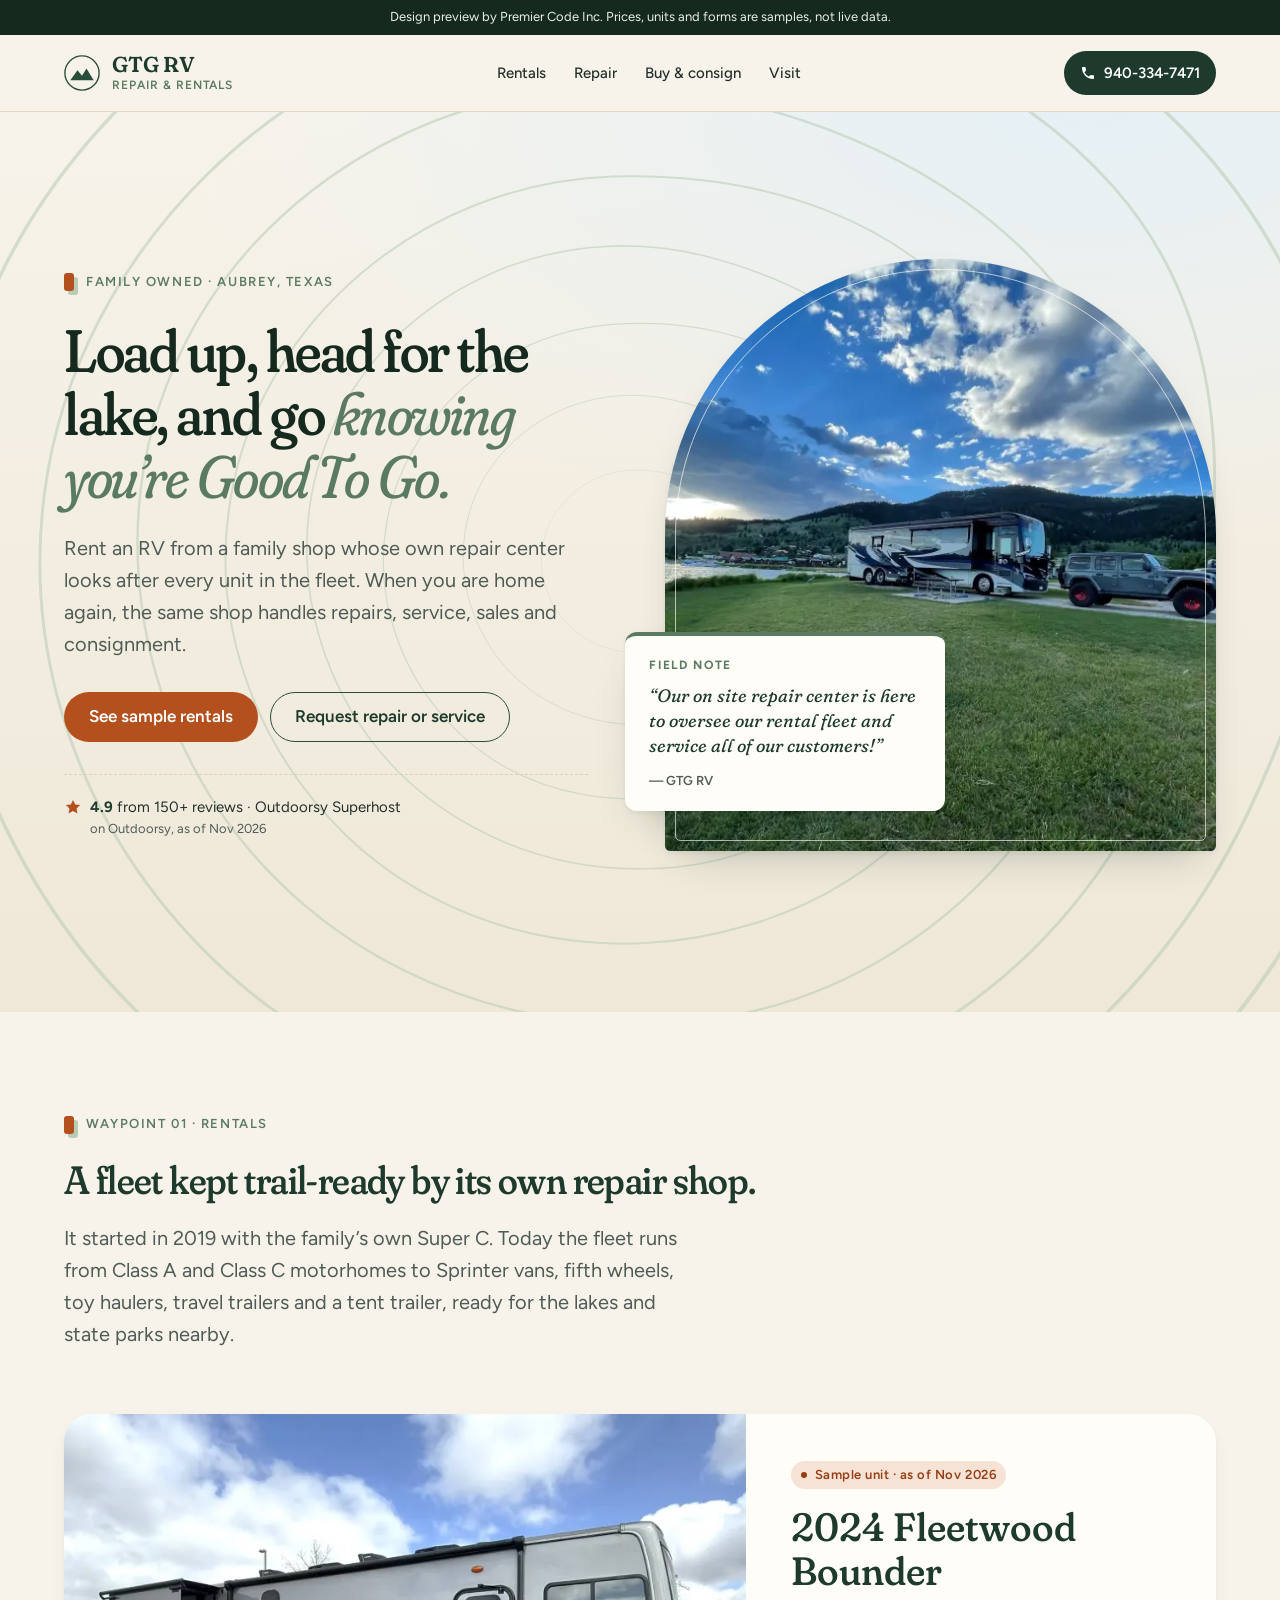
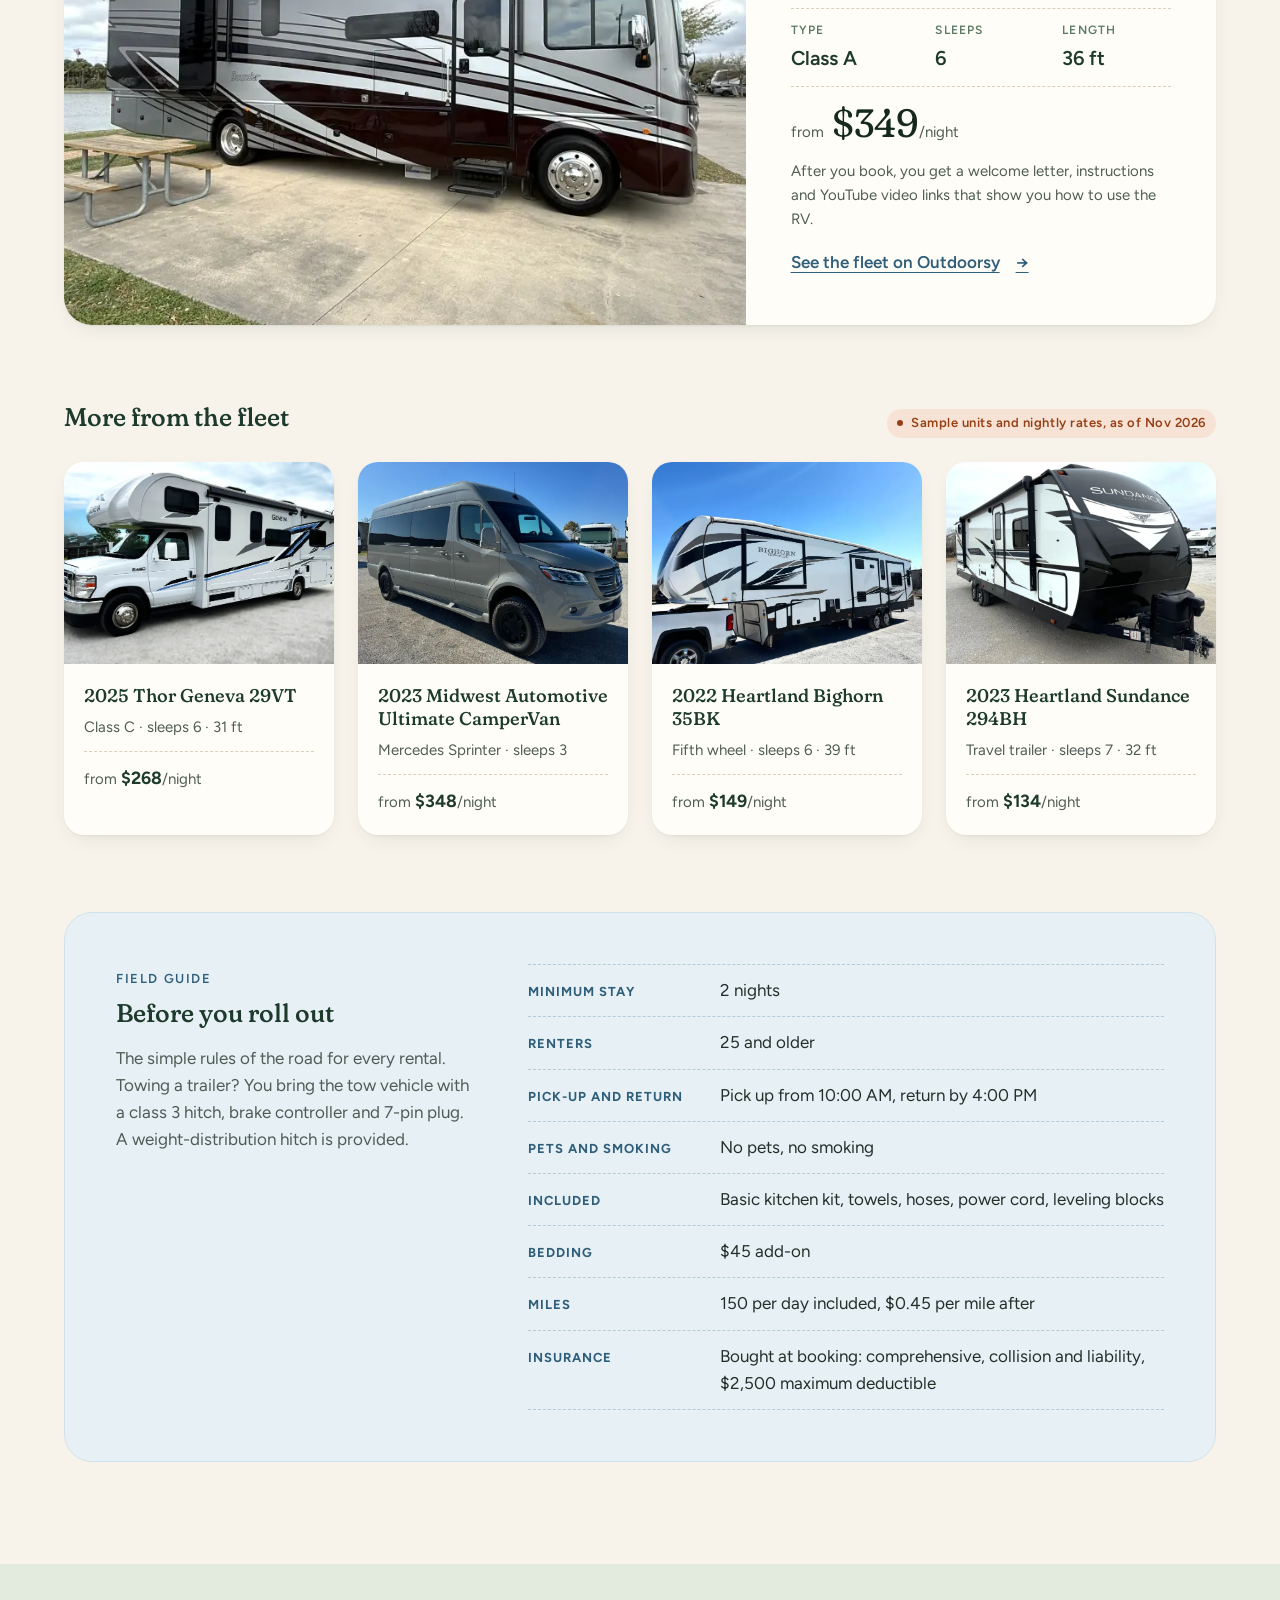
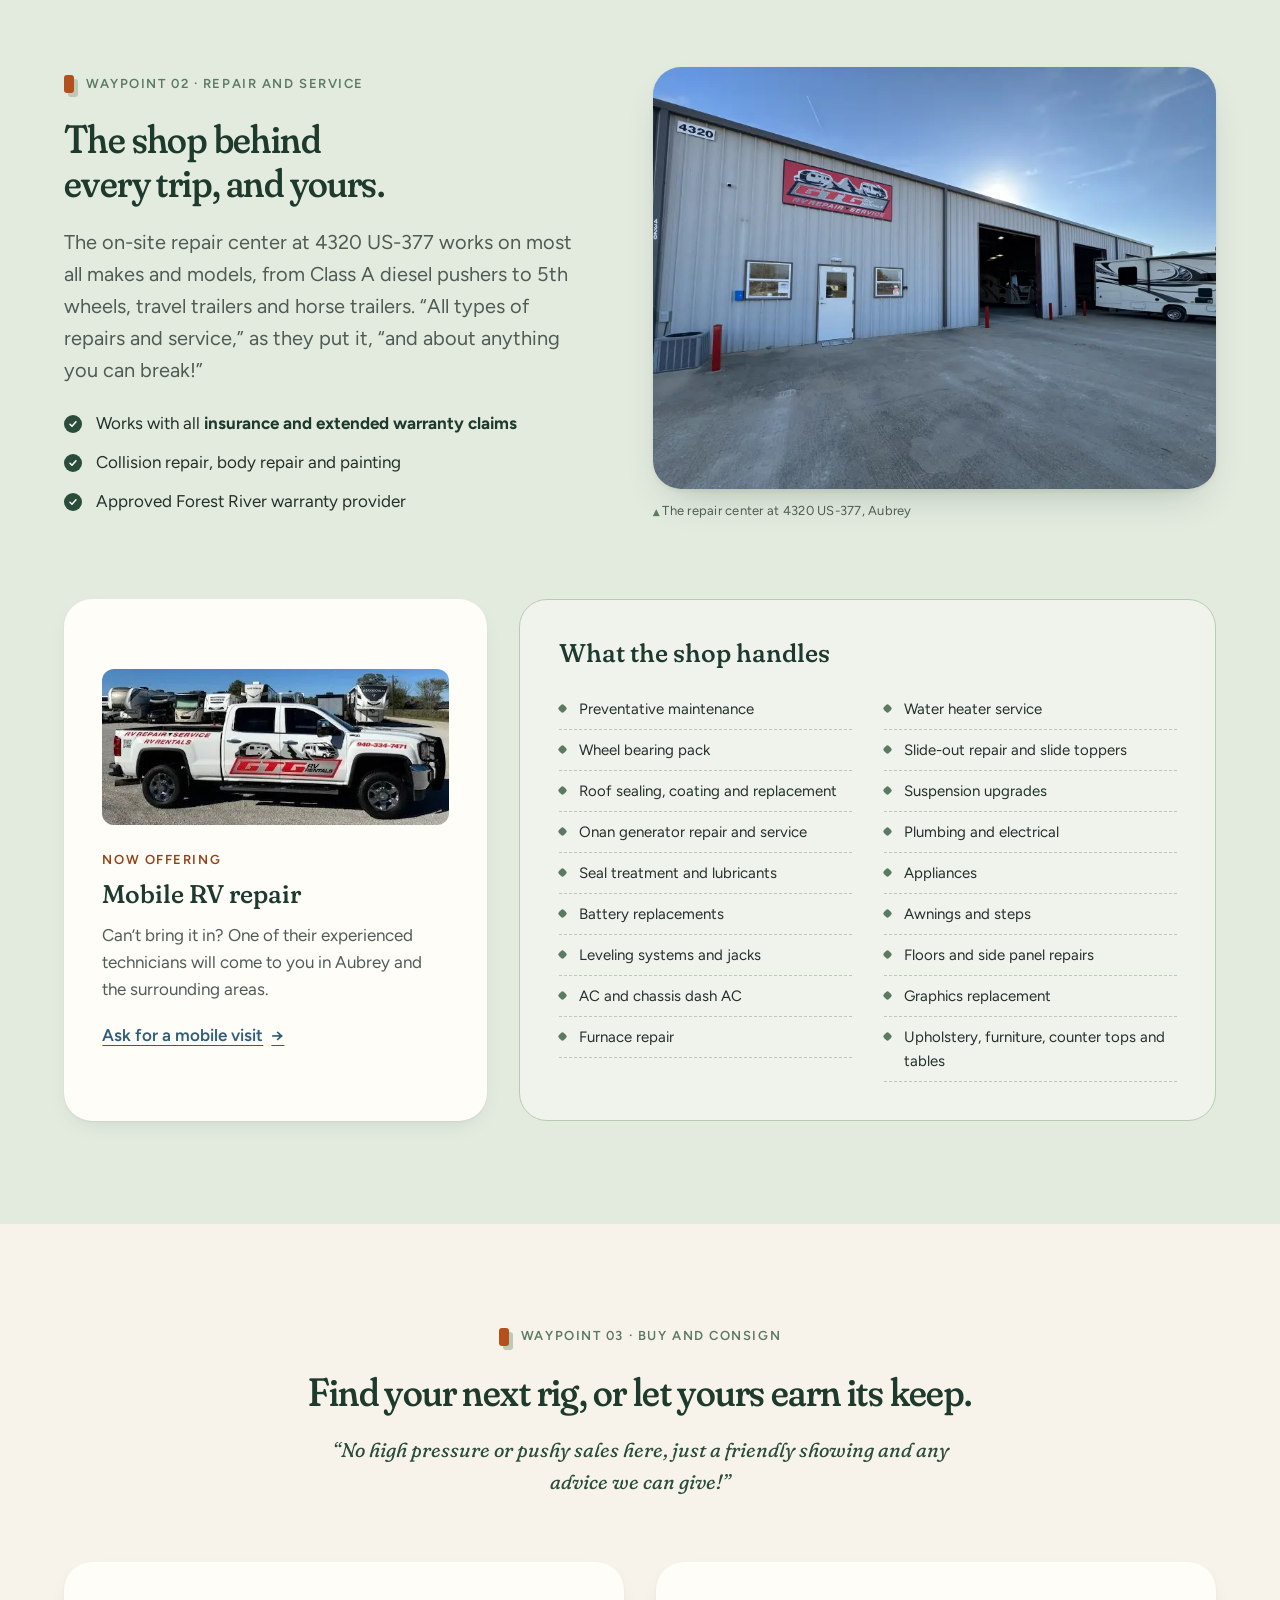
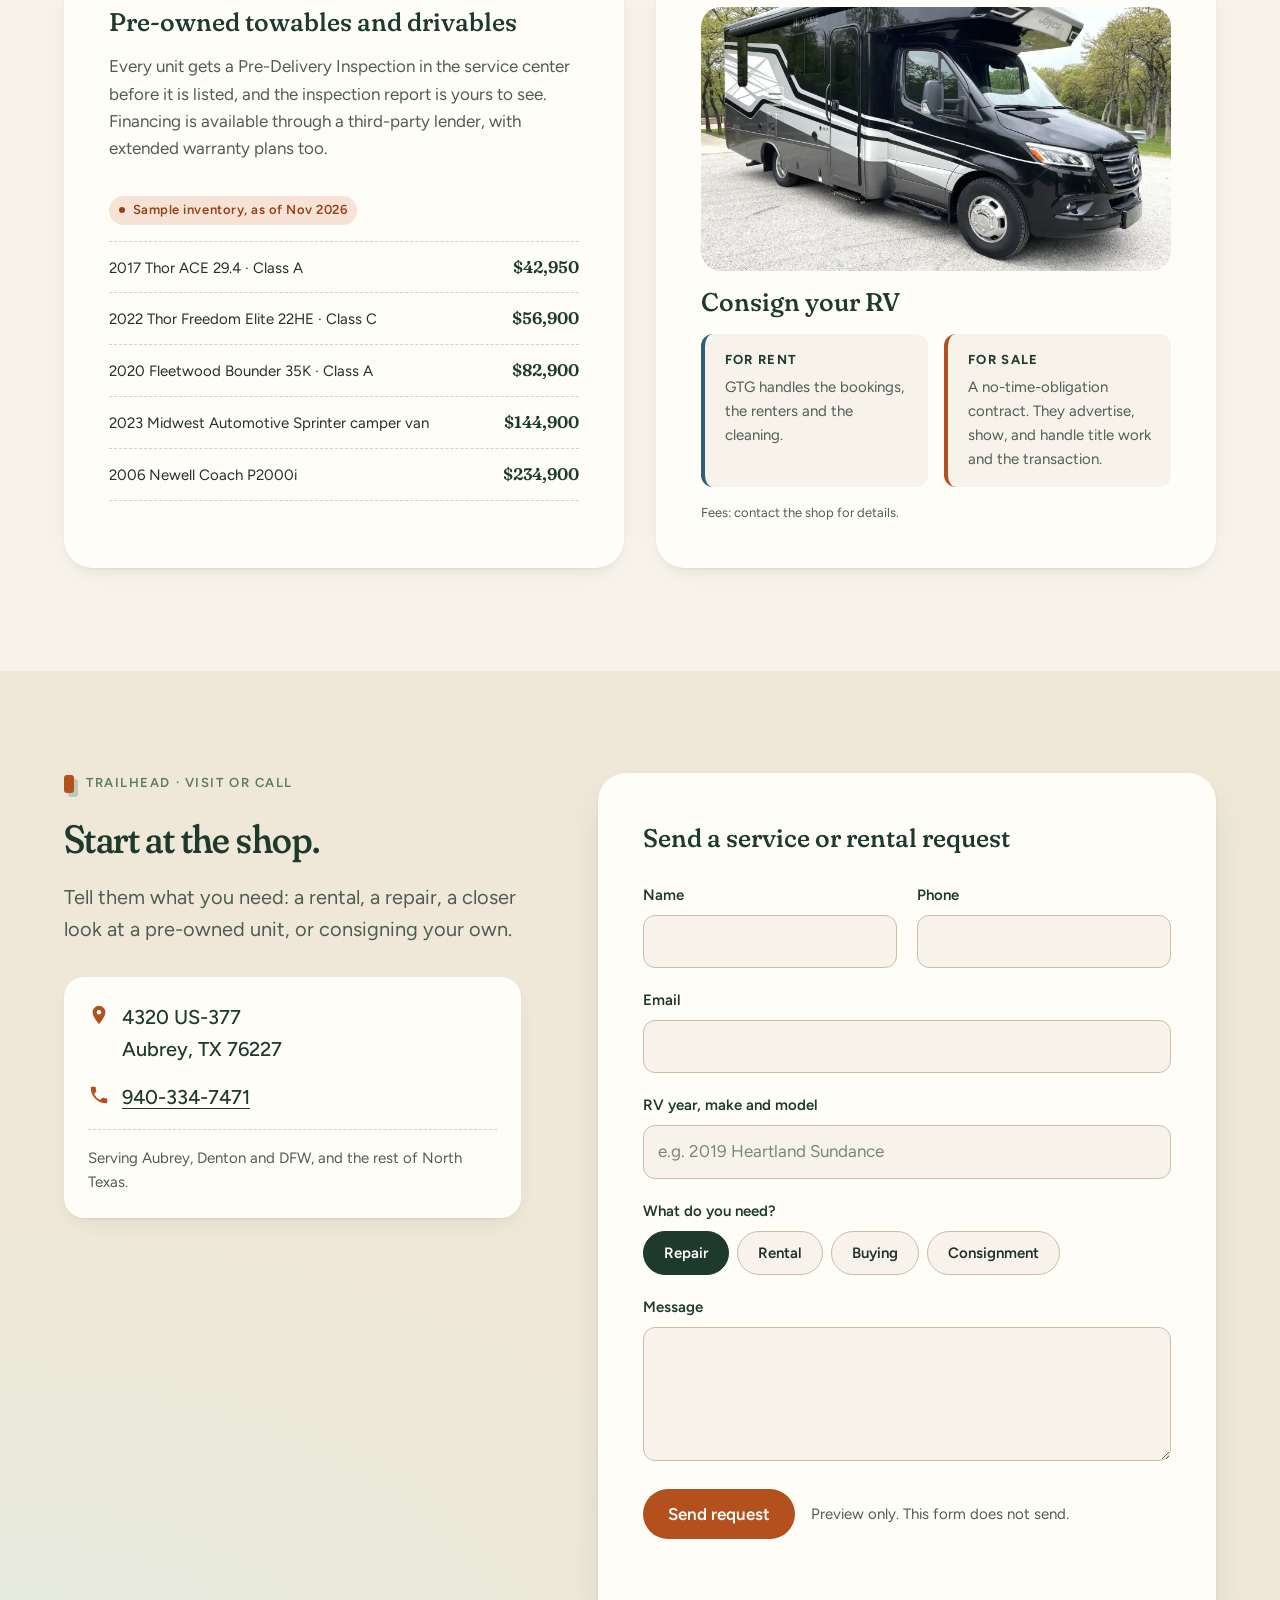
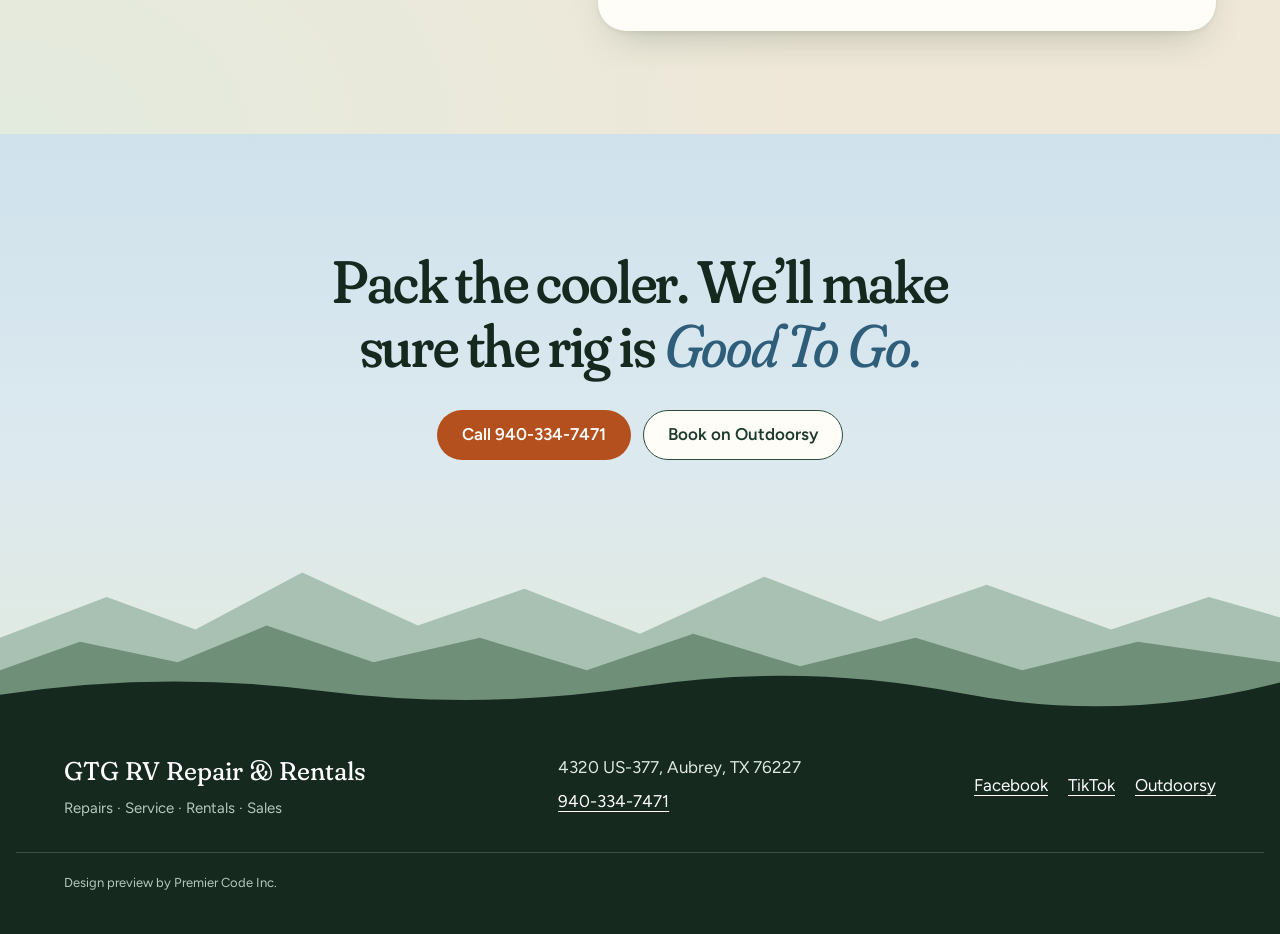
==== option-b/index.html @ 1fd8875a "Add three homepage design options and the noindex root redirect - Add Option A: shop-floor confidenc" ====
<!doctype html>
<!-- PITCH NOTE (Option B, "Outdoorsy camping"): A light, airy field-guide homepage that leads with the open-air reason people rent an RV and shows the family repair shop as the reason the trip can be trusted; look first at the arched hero photo with the "field note" quote, then the trail-ready rentals section. -->
<html lang="en">
<head>
  <meta charset="utf-8">
  <meta name="viewport" content="width=device-width, initial-scale=1">
  <meta name="robots" content="noindex, nofollow">
  <title>GTG RV Repair &amp; Rentals | RV Rentals, Repair and Sales in Aubrey, Texas</title>
  <meta name="description" content="Family-owned RV rentals, on-site and mobile RV repair, pre-owned sales and consignment at 4320 US-377 in Aubrey, Texas. Call 940-334-7471.">
  <link rel="preconnect" href="https://fonts.googleapis.com">
  <link rel="preconnect" href="https://fonts.gstatic.com" crossorigin>
  <link rel="stylesheet" href="https://fonts.googleapis.com/css2?family=Figtree:wght@400;500;600;700&family=Fraunces:ital,opsz,wght,SOFT@0,9..144,400..650,0..100;1,9..144,400..650,0..100&display=swap">
  <link rel="preload" as="image" href="../assets/img/lifestyle-mountain-lake-1600.webp" imagesrcset="../assets/img/lifestyle-mountain-lake-800.webp 800w, ../assets/img/lifestyle-mountain-lake-1600.webp 1600w, ../assets/img/lifestyle-mountain-lake-2400.webp 2400w" imagesizes="(min-width: 960px) 52vw, 92vw">
  <link rel="stylesheet" href="styles.css">
</head>
<body>
  <a class="skip-link" href="#main">Skip to main content</a>

  <div class="preview-bar" role="note">
    <p>Design preview by Premier Code Inc. Prices, units and forms are samples, not live data.</p>
  </div>

  <header class="site-header">
    <div class="container header-inner">
      <!-- PLACEHOLDER: confirm "GTG RV Repair & Rentals" -->
      <a class="wordmark" href="#top" aria-label="GTG RV Repair &amp; Rentals, back to top">
        <svg class="wordmark-mark" viewBox="0 0 40 40" aria-hidden="true" focusable="false">
          <circle cx="20" cy="20" r="19" fill="none" stroke="currentColor" stroke-width="1.5"/>
          <path d="M7 28 L15 17 L20 23 L25 15 L33 28 Z" fill="currentColor"/>
        </svg>
        <span class="wordmark-text">
          <span class="wordmark-name">GTG RV</span>
          <span class="wordmark-sub">Repair &amp; Rentals</span>
        </span>
      </a>
      <nav class="site-nav" aria-label="Primary">
        <ul>
          <li><a href="#rentals">Rentals</a></li>
          <li><a href="#repair">Repair</a></li>
          <li><a href="#buy">Buy &amp; consign</a></li>
          <li><a href="#visit">Visit</a></li>
        </ul>
      </nav>
      <a class="header-phone" href="tel:+19403347471">
        <svg viewBox="0 0 24 24" aria-hidden="true" focusable="false"><path d="M6.6 10.8a15.1 15.1 0 0 0 6.6 6.6l2.2-2.2a1 1 0 0 1 1-.25 11.4 11.4 0 0 0 3.6.57 1 1 0 0 1 1 1V20a1 1 0 0 1-1 1A17 17 0 0 1 3 4a1 1 0 0 1 1-1h3.5a1 1 0 0 1 1 1c0 1.25.2 2.45.57 3.57a1 1 0 0 1-.25 1z" fill="currentColor"/></svg>
        <span>940-334-7471</span>
      </a>
    </div>
  </header>

  <main id="main">
    <!-- HERO -->
    <section class="hero" id="top" aria-labelledby="hero-title">
      <svg class="topo" viewBox="0 0 800 800" preserveAspectRatio="xMidYMid slice" aria-hidden="true" focusable="false">
        <defs>
          <path id="contour" d="M400 170c92 4 170 38 214 104 40 60 30 132 6 196-28 74-88 132-170 150-86 20-178-6-236-70-52-58-74-138-52-214 26-92 120-170 238-166z"/>
        </defs>
        <g fill="none" stroke="currentColor" stroke-width="1.2">
          <use href="#contour" transform="translate(400 400) scale(0.25) translate(-400 -400)"/>
          <use href="#contour" transform="translate(400 400) scale(0.45) rotate(8) translate(-400 -400)"/>
          <use href="#contour" transform="translate(400 400) scale(0.65) rotate(-6) translate(-400 -400)"/>
          <use href="#contour" transform="translate(400 400) scale(0.85) rotate(12) translate(-400 -400)"/>
          <use href="#contour" transform="translate(400 400) scale(1.05) rotate(-4) translate(-400 -400)"/>
          <use href="#contour" transform="translate(400 400) scale(1.28) rotate(10) translate(-400 -400)"/>
          <use href="#contour" transform="translate(400 400) scale(1.52) rotate(-8) translate(-400 -400)"/>
          <use href="#contour" transform="translate(400 400) scale(1.78) rotate(5) translate(-400 -400)"/>
          <use href="#contour" transform="translate(400 400) scale(2.06) rotate(-10) translate(-400 -400)"/>
        </g>
      </svg>

      <div class="container hero-grid">
        <div class="hero-copy reveal">
          <p class="eyebrow"><span class="blaze" aria-hidden="true"></span>Family owned &middot; Aubrey, Texas</p>
          <h1 id="hero-title" class="hero-title">Load up, head for the lake, and go <em>knowing you&rsquo;re Good&nbsp;To&nbsp;Go.</em></h1>
          <p class="hero-lead">Rent an RV from a family shop whose own repair center looks after every unit in the fleet. When you are home again, the same shop handles repairs, service, sales and consignment.</p>
          <div class="hero-actions">
            <a class="btn btn-primary" href="#rentals">See sample rentals</a>
            <a class="btn btn-quiet" href="#contact">Request repair or service</a>
          </div>
          <p class="hero-rating">
            <svg viewBox="0 0 24 24" aria-hidden="true" focusable="false"><path d="M12 2.5l2.9 6 6.6.9-4.8 4.6 1.2 6.5L12 17.4l-5.9 3.1 1.2-6.5L2.5 9.4l6.6-.9z" fill="currentColor"/></svg>
            <span><strong>4.9</strong> from 150+ reviews &middot; Outdoorsy Superhost <span class="asof">on Outdoorsy, as of Nov 2026</span></span>
          </p>
        </div>

        <div class="hero-media reveal reveal-delay">
          <figure class="arch">
            <!-- PLACEHOLDER: confirm client took this photo -->
            <img class="arch-img"
                 src="../assets/img/lifestyle-mountain-lake-1600.webp"
                 srcset="../assets/img/lifestyle-mountain-lake-800.webp 800w, ../assets/img/lifestyle-mountain-lake-1600.webp 1600w, ../assets/img/lifestyle-mountain-lake-2400.webp 2400w"
                 sizes="(min-width: 960px) 52vw, 92vw"
                 width="2400" height="1800"
                 alt="Class A motorhome and Jeep at a lakeside campground below wooded hills"
                 fetchpriority="high">
          </figure>
          <aside class="field-note" aria-label="In their words">
            <p class="field-note-label">Field note</p>
            <blockquote>
              <p>&ldquo;Our on site repair center is here to oversee our rental fleet and service all of our customers!&rdquo;</p>
            </blockquote>
            <p class="field-note-by">GTG RV</p>
          </aside>
        </div>
      </div>
    </section>

    <!-- RENTALS -->
    <section class="section rentals" id="rentals" aria-labelledby="rentals-title">
      <div class="container">
        <header class="section-head reveal">
          <p class="eyebrow"><span class="blaze" aria-hidden="true"></span>Waypoint 01 &middot; Rentals</p>
          <h2 id="rentals-title" class="section-title">A fleet kept trail-ready by its own repair shop.</h2>
          <!-- PLACEHOLDER: confirm rentals began in 2019 with the owners' own Super C motorhome -->
          <p class="section-lead">It started in 2019 with the family&rsquo;s own Super C. Today the fleet runs from Class A and Class C motorhomes to Sprinter vans, fifth wheels, toy haulers, travel trailers and a tent trailer, ready for the lakes and state parks nearby.</p>
        </header>

        <div class="fleet-feature reveal">
          <figure class="fleet-feature-media">
            <img src="../assets/img/fleet-bounder-2024-1600.webp"
                 srcset="../assets/img/fleet-bounder-2024-800.webp 800w, ../assets/img/fleet-bounder-2024-1600.webp 1600w, ../assets/img/fleet-bounder-2024-2048.webp 2048w"
                 sizes="(min-width: 960px) 58vw, 92vw"
                 width="2048" height="1536" loading="lazy"
                 alt="2024 Fleetwood Bounder Class A motorhome parked by the water">
          </figure>
          <div class="fleet-feature-card">
            <p class="tag-sample">Sample unit &middot; as of Nov 2026</p>
            <h3 class="unit-name">2024 Fleetwood Bounder</h3>
            <dl class="unit-specs">
              <div><dt>Type</dt><dd>Class A</dd></div>
              <div><dt>Sleeps</dt><dd>6</dd></div>
              <div><dt>Length</dt><dd>36 ft</dd></div>
            </dl>
            <p class="unit-price"><span class="from">from</span> $349<span class="per">/night</span></p>
            <p class="unit-note">After you book, you get a welcome letter, instructions and YouTube video links that show you how to use the RV.</p>
            <a class="text-link" href="https://www.outdoorsy.com/pro/957897" rel="noopener" target="_blank">See the fleet on Outdoorsy<span class="visually-hidden"> (opens in a new tab)</span> <span aria-hidden="true">&rarr;</span></a>
          </div>
        </div>

        <div class="units-head reveal">
          <h3 class="subhead">More from the fleet</h3>
          <p class="tag-sample">Sample units and nightly rates, as of Nov 2026</p>
        </div>
        <ul class="units" role="list">
          <li class="unit reveal">
            <img src="../assets/img/fleet-thor-geneva-800.webp"
                 srcset="../assets/img/fleet-thor-geneva-800.webp 800w, ../assets/img/fleet-thor-geneva-1600.webp 1600w"
                 sizes="(min-width: 1200px) 22vw, (min-width: 640px) 45vw, 92vw"
                 width="1600" height="1101" loading="lazy"
                 alt="2025 Thor Geneva Class C motorhome">
            <div class="unit-body">
              <h4>2025 Thor Geneva 29VT</h4>
              <p class="unit-meta">Class C &middot; sleeps 6 &middot; 31 ft</p>
              <p class="unit-rate">from <strong>$268</strong>/night</p>
            </div>
          </li>
          <li class="unit reveal">
            <img src="../assets/img/fleet-sprinter-van-800.webp"
                 srcset="../assets/img/fleet-sprinter-van-800.webp 800w, ../assets/img/fleet-sprinter-van-1600.webp 1600w"
                 sizes="(min-width: 1200px) 22vw, (min-width: 640px) 45vw, 92vw"
                 width="1600" height="1181" loading="lazy"
                 alt="Mercedes Sprinter luxury travel van">
            <div class="unit-body">
              <h4>2023 Midwest Automotive Ultimate CamperVan</h4>
              <p class="unit-meta">Mercedes Sprinter &middot; sleeps 3</p>
              <p class="unit-rate">from <strong>$348</strong>/night</p>
            </div>
          </li>
          <li class="unit reveal">
            <img src="../assets/img/fleet-bighorn-800.webp"
                 srcset="../assets/img/fleet-bighorn-800.webp 800w, ../assets/img/fleet-bighorn-1600.webp 1600w"
                 sizes="(min-width: 1200px) 22vw, (min-width: 640px) 45vw, 92vw"
                 width="1600" height="1217" loading="lazy"
                 alt="2022 Heartland Bighorn fifth wheel hitched to a pickup">
            <div class="unit-body">
              <h4>2022 Heartland Bighorn 35BK</h4>
              <p class="unit-meta">Fifth wheel &middot; sleeps 6 &middot; 39 ft</p>
              <p class="unit-rate">from <strong>$149</strong>/night</p>
            </div>
          </li>
          <li class="unit reveal">
            <img src="../assets/img/fleet-sundance-800.webp"
                 srcset="../assets/img/fleet-sundance-800.webp 800w, ../assets/img/fleet-sundance-1600.webp 1600w"
                 sizes="(min-width: 1200px) 22vw, (min-width: 640px) 45vw, 92vw"
                 width="1600" height="1279" loading="lazy"
                 alt="2023 Heartland Sundance travel trailer">
            <div class="unit-body">
              <h4>2023 Heartland Sundance 294BH</h4>
              <p class="unit-meta">Travel trailer &middot; sleeps 7 &middot; 32 ft</p>
              <p class="unit-rate">from <strong>$134</strong>/night</p>
            </div>
          </li>
        </ul>

        <div class="guide reveal">
          <div class="guide-intro">
            <p class="eyebrow eyebrow-small">Field guide</p>
            <h3 class="subhead">Before you roll out</h3>
            <p>The simple rules of the road for every rental. Towing a trailer? You bring the tow vehicle with a class 3 hitch, brake controller and 7-pin plug. A weight-distribution hitch is provided.</p>
          </div>
          <dl class="guide-list">
            <div><dt>Minimum stay</dt><dd>2 nights</dd></div>
            <div><dt>Renters</dt><dd>25 and older</dd></div>
            <div><dt>Pick-up and return</dt><dd>Pick up from 10:00 AM, return by 4:00 PM</dd></div>
            <div><dt>Pets and smoking</dt><dd>No pets, no smoking</dd></div>
            <div><dt>Included</dt><dd>Basic kitchen kit, towels, hoses, power cord, leveling blocks</dd></div>
            <div><dt>Bedding</dt><dd>$45 add-on</dd></div>
            <!-- PLACEHOLDER: confirm 150 miles per day included and $0.45 per mile after -->
            <div><dt>Miles</dt><dd>150 per day included, $0.45 per mile after</dd></div>
            <div><dt>Insurance</dt><dd>Bought at booking: comprehensive, collision and liability, $2,500 maximum deductible</dd></div>
          </dl>
        </div>
      </div>
    </section>

    <!-- REPAIR -->
    <section class="section repair" id="repair" aria-labelledby="repair-title">
      <div class="container">
        <div class="repair-grid">
          <header class="section-head reveal">
            <p class="eyebrow"><span class="blaze" aria-hidden="true"></span>Waypoint 02 &middot; Repair and service</p>
            <h2 id="repair-title" class="section-title">The shop behind every trip, and yours.</h2>
            <p class="section-lead">The on-site repair center at 4320 US-377 works on most all makes and models, from Class A diesel pushers to 5th wheels, travel trailers and horse trailers. &ldquo;All types of repairs and service,&rdquo; as they put it, &ldquo;and about anything you can break!&rdquo;</p>
            <ul class="checks" role="list">
              <li>Works with all <strong>insurance and extended warranty claims</strong></li>
              <li>Collision repair, body repair and painting</li>
              <!-- PLACEHOLDER: confirm "Approved Forest River warranty provider" (client's own claim; no logo) -->
              <li>Approved Forest River warranty provider</li>
            </ul>
          </header>
          <figure class="repair-photo reveal">
            <img src="../assets/img/shop-front-1600.webp"
                 srcset="../assets/img/shop-front-800.webp 800w, ../assets/img/shop-front-1600.webp 1600w, ../assets/img/shop-front-2400.webp 2400w"
                 sizes="(min-width: 960px) 46vw, 92vw"
                 width="2400" height="1800" loading="lazy"
                 alt="GTG RV Repair and Service shop building at 4320 US-377 in Aubrey, Texas">
            <figcaption>The repair center at 4320 US-377, Aubrey</figcaption>
          </figure>
        </div>

        <div class="repair-lower">
          <div class="mobile-card reveal">
            <img src="../assets/img/mobile-repair-truck-515.webp"
                 width="515" height="232" loading="lazy"
                 alt="GTG RV mobile repair truck with company logo and phone number">
            <div>
              <p class="eyebrow eyebrow-small">Now offering</p>
              <h3 class="subhead">Mobile RV repair</h3>
              <p>Can&rsquo;t bring it in? One of their experienced technicians will come to you in Aubrey and the surrounding areas.</p>
              <a class="text-link" href="#contact">Ask for a mobile visit <span aria-hidden="true">&rarr;</span></a>
            </div>
          </div>

          <div class="services reveal">
            <h3 class="subhead">What the shop handles</h3>
            <ul class="service-index" role="list">
              <li>Preventative maintenance</li>
              <li>Wheel bearing pack</li>
              <li>Roof sealing, coating and replacement</li>
              <li>Onan generator repair and service</li>
              <li>Seal treatment and lubricants</li>
              <li>Battery replacements</li>
              <li>Leveling systems and jacks</li>
              <li>AC and chassis dash AC</li>
              <li>Furnace repair</li>
              <li>Water heater service</li>
              <li>Slide-out repair and slide toppers</li>
              <li>Suspension upgrades</li>
              <li>Plumbing and electrical</li>
              <li>Appliances</li>
              <li>Awnings and steps</li>
              <li>Floors and side panel repairs</li>
              <li>Graphics replacement</li>
              <li>Upholstery, furniture, counter tops and tables</li>
            </ul>
          </div>
        </div>
      </div>
    </section>

    <!-- BUY & CONSIGN -->
    <section class="section buy" id="buy" aria-labelledby="buy-title">
      <div class="container">
        <header class="section-head section-head-center reveal">
          <p class="eyebrow"><span class="blaze" aria-hidden="true"></span>Waypoint 03 &middot; Buy and consign</p>
          <h2 id="buy-title" class="section-title">Find your next rig, or let yours earn its keep.</h2>
          <p class="section-lead">&ldquo;No high pressure or pushy sales here, just a friendly showing and any advice we can give!&rdquo;</p>
        </header>

        <div class="buy-grid">
          <article class="buy-card reveal">
            <h3 class="subhead">Pre-owned towables and drivables</h3>
            <p>Every unit gets a Pre-Delivery Inspection in the service center before it is listed, and the inspection report is yours to see. Financing is available through a third-party lender, with extended warranty plans too.</p>
            <div class="inventory">
              <p class="tag-sample">Sample inventory, as of Nov 2026</p>
              <ul class="inventory-list" role="list">
                <li><span>2017 Thor ACE 29.4 &middot; Class A</span><span class="price">$42,950</span></li>
                <li><span>2022 Thor Freedom Elite 22HE &middot; Class C</span><span class="price">$56,900</span></li>
                <li><span>2020 Fleetwood Bounder 35K &middot; Class A</span><span class="price">$82,900</span></li>
                <li><span>2023 Midwest Automotive Sprinter camper van</span><span class="price">$144,900</span></li>
                <li><span>2006 Newell Coach P2000i</span><span class="price">$234,900</span></li>
              </ul>
            </div>
          </article>

          <article class="buy-card consign reveal">
            <figure class="consign-photo">
              <img src="../assets/img/consign-classc-800.webp"
                   srcset="../assets/img/consign-classc-800.webp 800w, ../assets/img/consign-classc-1600.webp 1600w"
                   sizes="(min-width: 960px) 40vw, 92vw"
                   width="1600" height="1200" loading="lazy"
                   alt="Black Class C motorhome on a Mercedes Sprinter chassis">
            </figure>
            <h3 class="subhead">Consign your RV</h3>
            <div class="consign-options">
              <div>
                <h4>For rent</h4>
                <p>GTG handles the bookings, the renters and the cleaning.</p>
              </div>
              <div>
                <h4>For sale</h4>
                <p>A no-time-obligation contract. They advertise, show, and handle title work and the transaction.</p>
              </div>
            </div>
            <p class="small-note">Fees: contact the shop for details.</p>
          </article>
        </div>
      </div>
    </section>

    <!-- VISIT + FORM -->
    <section class="section visit" id="visit" aria-labelledby="visit-title">
      <div class="container visit-grid">
        <div class="visit-info reveal">
          <p class="eyebrow"><span class="blaze" aria-hidden="true"></span>Trailhead &middot; Visit or call</p>
          <h2 id="visit-title" class="section-title">Start at the shop.</h2>
          <p class="section-lead">Tell them what you need: a rental, a repair, a closer look at a pre-owned unit, or consigning your own.</p>
          <div class="visit-card">
            <div class="visit-row">
              <svg viewBox="0 0 24 24" aria-hidden="true" focusable="false"><path d="M12 2a7 7 0 0 0-7 7c0 5 7 13 7 13s7-8 7-13a7 7 0 0 0-7-7zm0 9.5A2.5 2.5 0 1 1 12 6.5a2.5 2.5 0 0 1 0 5z" fill="currentColor"/></svg>
              <address>4320 US-377<br>Aubrey, TX 76227</address>
            </div>
            <div class="visit-row">
              <svg viewBox="0 0 24 24" aria-hidden="true" focusable="false"><path d="M6.6 10.8a15.1 15.1 0 0 0 6.6 6.6l2.2-2.2a1 1 0 0 1 1-.25 11.4 11.4 0 0 0 3.6.57 1 1 0 0 1 1 1V20a1 1 0 0 1-1 1A17 17 0 0 1 3 4a1 1 0 0 1 1-1h3.5a1 1 0 0 1 1 1c0 1.25.2 2.45.57 3.57a1 1 0 0 1-.25 1z" fill="currentColor"/></svg>
              <a href="tel:+19403347471">940-334-7471</a>
            </div>
            <p class="visit-area">Serving Aubrey, Denton and DFW, and the rest of North Texas.</p>
          </div>
        </div>

        <div class="form-wrap reveal" id="contact">
          <h3 class="form-title">Send a service or rental request</h3>
          <form class="request-form" action="#" method="post" novalidate>
            <div class="field-row">
              <div class="field">
                <label for="f-name">Name</label>
                <input id="f-name" name="name" type="text" autocomplete="name" required>
              </div>
              <div class="field">
                <label for="f-phone">Phone</label>
                <input id="f-phone" name="phone" type="tel" autocomplete="tel" required>
              </div>
            </div>
            <div class="field">
              <label for="f-email">Email</label>
              <input id="f-email" name="email" type="email" autocomplete="email">
            </div>
            <div class="field">
              <label for="f-rv">RV year, make and model</label>
              <input id="f-rv" name="rv" type="text" placeholder="e.g. 2019 Heartland Sundance">
            </div>
            <fieldset class="field need">
              <legend>What do you need?</legend>
              <div class="chips">
                <label class="chip"><input type="radio" name="need" value="repair" checked><span>Repair</span></label>
                <label class="chip"><input type="radio" name="need" value="rental"><span>Rental</span></label>
                <label class="chip"><input type="radio" name="need" value="buying"><span>Buying</span></label>
                <label class="chip"><input type="radio" name="need" value="consignment"><span>Consignment</span></label>
              </div>
            </fieldset>
            <div class="field">
              <label for="f-msg">Message</label>
              <textarea id="f-msg" name="message" rows="4"></textarea>
            </div>
            <div class="hp" aria-hidden="true">
              <label for="f-company">Company website</label>
              <input id="f-company" name="company_website" type="text" tabindex="-1" autocomplete="off">
            </div>
            <!-- PLACEHOLDER: reCAPTCHA v3 script and token field go here at launch -->
            <div class="form-actions">
              <button class="btn btn-primary" type="submit">Send request</button>
              <p class="form-note">Preview only. This form does not send.</p>
            </div>
            <p class="form-status" role="status" aria-live="polite"></p>
          </form>
        </div>
      </div>
    </section>

    <!-- CLOSING CTA -->
    <section class="closing" aria-labelledby="closing-title">
      <div class="container closing-inner reveal">
        <h2 id="closing-title" class="closing-title">Pack the cooler. We&rsquo;ll make sure the rig is <em>Good To Go.</em></h2>
        <div class="closing-actions">
          <a class="btn btn-primary" href="tel:+19403347471">Call 940-334-7471</a>
          <a class="btn btn-light" href="https://www.outdoorsy.com/pro/957897" rel="noopener" target="_blank">Book on Outdoorsy<span class="visually-hidden"> (opens in a new tab)</span></a>
        </div>
      </div>
      <svg class="ridges" viewBox="0 0 1440 220" preserveAspectRatio="none" aria-hidden="true" focusable="false">
        <path class="ridge-far" d="M0 120 L120 70 L220 110 L340 40 L470 105 L590 60 L720 115 L860 45 L990 100 L1110 55 L1250 110 L1360 70 L1440 95 V220 H0Z"/>
        <path class="ridge-mid" d="M0 160 L90 125 L200 150 L300 105 L420 150 L540 120 L660 160 L780 115 L900 155 L1030 120 L1150 160 L1280 125 L1440 150 V220 H0Z"/>
        <path class="ridge-near" d="M0 190 Q180 160 360 185 T720 180 T1080 188 T1440 175 V220 H0Z"/>
      </svg>
    </section>
  </main>

  <footer class="site-footer">
    <div class="container footer-grid">
      <div class="footer-brand">
        <p class="footer-name">GTG RV Repair &amp; Rentals</p>
        <p class="footer-tag">Repairs &middot; Service &middot; Rentals &middot; Sales</p>
      </div>
      <div class="footer-contact">
        <address>4320 US-377, Aubrey, TX 76227</address>
        <a href="tel:+19403347471">940-334-7471</a>
      </div>
      <ul class="footer-social" role="list">
        <li><a href="https://www.facebook.com/100064897655692" rel="noopener" target="_blank">Facebook<span class="visually-hidden"> (opens in a new tab)</span></a></li>
        <li><a href="https://www.tiktok.com/@gtg.rv.rentals" rel="noopener" target="_blank">TikTok<span class="visually-hidden"> (opens in a new tab)</span></a></li>
        <li><a href="https://www.outdoorsy.com/pro/957897" rel="noopener" target="_blank">Outdoorsy<span class="visually-hidden"> (opens in a new tab)</span></a></li>
      </ul>
    </div>
    <div class="container footer-base">
      <p>Design preview by Premier Code Inc.</p>
    </div>
  </footer>

  <script src="main.js" defer></script>
<!-- SWITCHER -->
</body></html>
---- option-b/styles.css ----
/* Option B: "Outdoorsy camping" - light, airy, field-guide details */

:root {
  /* Palette */
  --canvas: #f7f3ea;
  --canvas-deep: #efe8d8;
  --sand: #e6dcc6;
  --paper: #fffdf8;
  --pine-900: #15291f;
  --pine-800: #1d3a2c;
  --pine-700: #2a4d3b;
  --sage-600: #5b7a62;
  --sage-300: #b9cbb4;
  --sage-100: #e3ebdf;
  --sky-700: #2f5e7a;
  --sky-200: #cfe2ec;
  --sky-100: #e6f0f5;
  --ember-600: #b4501e; /* campfire accent, 5.1:1 with white */
  --ember-700: #963f14;
  --ember-100: #f7e3d5;
  --ink: #23302a;
  --ink-soft: #4f5c55;
  --line: #d9cfba;

  /* Type */
  --font-display: "Fraunces", "Iowan Old Style", Georgia, serif;
  --font-body: "Figtree", system-ui, -apple-system, "Segoe UI", sans-serif;

  --text-xs: 0.8125rem;
  --text-sm: 0.9375rem;
  --text-base: clamp(1rem, 0.96rem + 0.18vw, 1.0625rem);
  --text-lg: clamp(1.125rem, 1.05rem + 0.3vw, 1.25rem);
  --text-xl: clamp(1.3rem, 1.15rem + 0.6vw, 1.6rem);
  --text-2xl: clamp(1.7rem, 1.35rem + 1.4vw, 2.6rem);
  --text-3xl: clamp(2.2rem, 1.5rem + 2.8vw, 4.1rem);

  /* Space (4px base) */
  --s1: 0.25rem; --s2: 0.5rem; --s3: 0.75rem; --s4: 1rem; --s5: 1.25rem;
  --s6: 1.5rem; --s8: 2rem; --s10: 2.5rem; --s12: 3rem; --s16: 4rem; --s20: 5rem; --s24: 6rem;

  --radius-sm: 6px;
  --radius-md: 12px;
  --radius-lg: 20px;
  --radius-xl: 28px;

  --shadow-soft: 0 1px 2px rgb(29 58 44 / 0.06), 0 8px 24px -12px rgb(29 58 44 / 0.18);
  --shadow-lift: 0 2px 4px rgb(29 58 44 / 0.06), 0 18px 40px -18px rgb(29 58 44 / 0.3);

  --ease-nature: cubic-bezier(0.22, 0.61, 0.36, 1);
  --container: 78rem;
}

/* Very large screens: scale the whole system up so nothing floats tiny */
@media (min-width: 2400px) {
  html { font-size: 125%; }
}
@media (min-width: 3000px) {
  html { font-size: 140%; }
}

*, *::before, *::after { box-sizing: border-box; }
html { -webkit-text-size-adjust: 100%; scroll-behavior: smooth; }
@media (prefers-reduced-motion: reduce) { html { scroll-behavior: auto; } }

body {
  margin: 0;
  font-family: var(--font-body);
  font-size: var(--text-base);
  line-height: 1.6;
  color: var(--ink);
  background: var(--canvas);
  -webkit-font-smoothing: antialiased;
  text-rendering: optimizeLegibility;
}

img { display: block; max-width: 100%; height: auto; }
h1, h2, h3, h4 { margin: 0; color: var(--pine-800); }
p { margin: 0; }
ul { margin: 0; padding: 0; }
figure, blockquote { margin: 0; }
address { font-style: normal; }
a { color: inherit; }

:focus-visible {
  outline: 3px solid var(--sky-700);
  outline-offset: 3px;
  border-radius: 4px;
}

.visually-hidden {
  position: absolute !important;
  width: 1px; height: 1px;
  padding: 0; margin: -1px;
  overflow: hidden; clip: rect(0 0 0 0);
  white-space: nowrap; border: 0;
}

.skip-link {
  position: absolute;
  left: var(--s4); top: -100px;
  z-index: 100;
  padding: var(--s3) var(--s5);
  background: var(--pine-800);
  color: #fff;
  font-weight: 600;
  border-radius: var(--radius-sm);
  text-decoration: none;
}
.skip-link:focus { top: var(--s3); }

.container {
  width: 100%;
  max-width: var(--container);
  margin-inline: auto;
  padding-inline: clamp(1.25rem, 4vw, 3rem);
}

/* ---------- Preview bar ---------- */
.preview-bar {
  background: var(--pine-900);
  color: #e9efe6;
  font-size: var(--text-xs);
  text-align: center;
  padding: var(--s2) var(--s4);
  line-height: 1.45;
}

/* ---------- Header ---------- */
.site-header {
  position: sticky;
  top: 0;
  z-index: 50;
  background: rgb(247 243 234 / 0.9);
  backdrop-filter: saturate(1.2) blur(10px);
  -webkit-backdrop-filter: saturate(1.2) blur(10px);
  border-bottom: 1px solid rgb(217 207 186 / 0.7);
}
.header-inner {
  display: flex;
  align-items: center;
  justify-content: space-between;
  gap: var(--s4);
  min-height: 64px;
  flex-wrap: wrap;
}
.wordmark {
  display: inline-flex;
  align-items: center;
  gap: var(--s3);
  text-decoration: none;
  color: var(--pine-800);
  padding-block: var(--s2);
}
.wordmark-mark { width: 36px; height: 36px; color: var(--pine-700); flex: none; }
.wordmark-text { display: flex; flex-direction: column; line-height: 1.05; }
.wordmark-name {
  font-family: var(--font-display);
  font-variation-settings: "SOFT" 100, "opsz" 48;
  font-weight: 600;
  font-size: 1.35rem;
  letter-spacing: -0.01em;
}
.wordmark-sub {
  font-size: 0.75rem;
  font-weight: 600;
  letter-spacing: 0.08em;
  text-transform: uppercase;
  color: var(--sage-600);
  margin-top: 2px;
}

.site-nav { order: 3; width: 100%; }
.site-nav ul {
  list-style: none;
  display: flex;
  gap: var(--s1);
  overflow-x: auto;
  padding-bottom: var(--s2);
  margin-inline: calc(var(--s2) * -1);
  scrollbar-width: none;
}
.site-nav a {
  display: inline-flex;
  align-items: center;
  min-height: 40px;
  padding: 0 var(--s3);
  border-radius: 999px;
  text-decoration: none;
  font-weight: 500;
  font-size: var(--text-sm);
  color: var(--ink);
  white-space: nowrap;
  transition: background-color 200ms ease, color 200ms ease;
}
.site-nav a:hover { background: var(--sage-100); color: var(--pine-800); }

.header-phone {
  display: inline-flex;
  align-items: center;
  gap: var(--s2);
  min-height: 44px;
  padding: 0 var(--s4);
  border-radius: 999px;
  background: var(--pine-800);
  color: #fff;
  font-weight: 600;
  font-size: var(--text-sm);
  text-decoration: none;
  transition: background-color 200ms ease;
}
.header-phone svg { width: 16px; height: 16px; }
.header-phone:hover { background: var(--pine-700); }

@media (min-width: 860px) {
  .site-nav { order: 0; width: auto; }
  .site-nav ul { padding-bottom: 0; margin: 0; }
  .header-inner { flex-wrap: nowrap; min-height: 76px; }
}

/* ---------- Shared bits ---------- */
.eyebrow {
  display: inline-flex;
  align-items: center;
  gap: var(--s3);
  font-size: var(--text-xs);
  font-weight: 600;
  letter-spacing: 0.12em;
  text-transform: uppercase;
  color: var(--sage-600);
}
.eyebrow-small { gap: 0; margin-bottom: var(--s2); }
/* Painted trail blaze */
.blaze {
  display: inline-block;
  width: 10px;
  height: 18px;
  border-radius: 3px;
  background: var(--ember-600);
  box-shadow: 4px 4px 0 0 var(--sage-300);
  flex: none;
}

.section { padding-block: clamp(4rem, 8vw, 7.5rem); }
.section-head { max-width: 44rem; }
.section-head-center { margin-inline: auto; text-align: center; }
.section-head-center .eyebrow { justify-content: center; }
.section-title {
  font-family: var(--font-display);
  font-variation-settings: "SOFT" 100, "opsz" 96;
  font-weight: 500;
  font-size: var(--text-2xl);
  line-height: 1.12;
  letter-spacing: -0.015em;
  margin-top: var(--s4);
  text-wrap: balance;
}
.section-lead {
  margin-top: var(--s5);
  font-size: var(--text-lg);
  color: var(--ink-soft);
  max-width: 40rem;
}
.section-head-center .section-lead {
  margin-inline: auto;
  font-family: var(--font-display);
  font-style: italic;
  font-variation-settings: "SOFT" 100, "opsz" 36;
  color: var(--pine-700);
}
.subhead {
  font-family: var(--font-display);
  font-variation-settings: "SOFT" 100, "opsz" 48;
  font-weight: 500;
  font-size: var(--text-xl);
  line-height: 1.2;
}

.tag-sample {
  display: inline-flex;
  align-items: center;
  gap: var(--s2);
  font-size: var(--text-xs);
  font-weight: 600;
  letter-spacing: 0.04em;
  color: var(--ember-700);
  background: var(--ember-100);
  padding: 4px 10px;
  border-radius: 999px;
}
.tag-sample::before {
  content: "";
  width: 6px; height: 6px;
  border-radius: 50%;
  background: currentColor;
}

.text-link {
  display: inline-flex;
  align-items: center;
  gap: var(--s2);
  min-height: 32px;
  font-weight: 600;
  color: var(--sky-700);
  text-decoration: underline;
  text-decoration-thickness: 1px;
  text-underline-offset: 4px;
  transition: color 200ms ease, gap 200ms ease;
}
.text-link:hover { color: var(--pine-800); gap: var(--s3); }

/* Buttons */
.btn {
  display: inline-flex;
  align-items: center;
  justify-content: center;
  gap: var(--s2);
  min-height: 50px;
  padding: 0 var(--s6);
  border-radius: 999px;
  font-family: inherit;
  font-size: var(--text-base);
  font-weight: 600;
  text-decoration: none;
  border: 1.5px solid transparent;
  cursor: pointer;
  transition: background-color 200ms ease, border-color 200ms ease, transform 200ms ease, box-shadow 200ms ease;
}
.btn:active { transform: translateY(1px); }
.btn-primary { background: var(--ember-600); color: #fff; }
.btn-primary:hover { background: var(--ember-700); box-shadow: 0 10px 22px -12px rgb(150 63 20 / 0.7); }
.btn-quiet { background: transparent; color: var(--pine-800); border-color: var(--pine-700); }
.btn-quiet:hover { background: var(--pine-800); color: #fff; }
.btn-light { background: var(--paper); color: var(--pine-800); border-color: var(--paper); }
.btn-light:hover { background: transparent; color: #fff; border-color: #fff; }

/* ---------- Hero ---------- */
.hero {
  position: relative;
  overflow: hidden;
  min-height: min(100svh, 1000px);
  display: flex;
  align-items: center;
  padding-block: clamp(2.5rem, 6vw, 5rem) clamp(3rem, 7vw, 6rem);
  background:
    radial-gradient(120% 80% at 85% 0%, var(--sky-100) 0%, rgb(230 240 245 / 0) 60%),
    linear-gradient(180deg, var(--canvas) 0%, var(--canvas-deep) 100%);
}
.topo {
  position: absolute;
  inset: 0;
  width: 100%;
  height: 100%;
  color: var(--sage-300);
  opacity: 0.55;
  pointer-events: none;
}
.hero-grid {
  position: relative;
  display: grid;
  gap: var(--s10);
  align-items: center;
}
.hero-copy { max-width: 38rem; }
.hero-title {
  margin-top: var(--s5);
  font-family: var(--font-display);
  font-variation-settings: "SOFT" 100, "opsz" 144;
  font-weight: 500;
  font-size: var(--text-3xl);
  line-height: 1.05;
  letter-spacing: -0.025em;
  color: var(--pine-900);
  text-wrap: balance;
}
.hero-title em {
  font-style: italic;
  font-weight: 400;
  color: var(--sage-600);
}
.hero-lead {
  margin-top: var(--s6);
  font-size: var(--text-lg);
  color: var(--ink-soft);
  max-width: 34rem;
}
.hero-actions {
  display: flex;
  flex-wrap: wrap;
  gap: var(--s3);
  margin-top: var(--s8);
}
.hero-rating {
  display: flex;
  align-items: flex-start;
  gap: var(--s2);
  margin-top: var(--s8);
  padding-top: var(--s5);
  border-top: 1px dashed var(--line);
  font-size: var(--text-sm);
  color: var(--ink);
  max-width: 34rem;
}
.hero-rating svg { width: 18px; height: 18px; color: var(--ember-600); flex: none; margin-top: 3px; }
.hero-rating strong { font-weight: 700; color: var(--pine-800); }
.asof { display: block; color: var(--ink-soft); font-size: var(--text-xs); }

.hero-media { position: relative; }
.arch {
  position: relative;
  overflow: hidden;
  border-radius: 999px 999px var(--radius-lg) var(--radius-lg);
  aspect-ratio: 4 / 4.4;
  box-shadow: var(--shadow-lift);
  background: var(--sky-200);
  max-width: 34rem;
  margin-inline: auto;
}
.arch::after {
  content: "";
  position: absolute;
  inset: 10px;
  border: 1.5px solid rgb(255 253 248 / 0.65);
  border-radius: inherit;
  pointer-events: none;
}
.arch-img {
  width: 100%;
  height: 100%;
  object-fit: cover;
  object-position: 56% 50%;
}
.field-note {
  position: relative;
  margin: calc(var(--s10) * -1) auto 0;
  width: min(92%, 22rem);
  background: var(--paper);
  border-radius: var(--radius-md);
  padding: var(--s5) var(--s6);
  box-shadow: var(--shadow-lift);
  border-top: 4px solid var(--sage-600);
}
.field-note-label {
  font-size: 0.75rem;
  font-weight: 700;
  letter-spacing: 0.14em;
  text-transform: uppercase;
  color: var(--sage-600);
}
.field-note blockquote p {
  margin-top: var(--s2);
  font-family: var(--font-display);
  font-style: italic;
  font-variation-settings: "SOFT" 100, "opsz" 30;
  font-size: 1.125rem;
  line-height: 1.4;
  color: var(--pine-800);
}
.field-note-by {
  margin-top: var(--s3);
  font-size: var(--text-xs);
  font-weight: 600;
  color: var(--ink-soft);
}
.field-note-by::before { content: "\2014\00a0"; }

@media (min-width: 960px) {
  .hero-grid { grid-template-columns: minmax(0, 1fr) minmax(0, 1.05fr); gap: clamp(3rem, 6vw, 6rem); }
  .arch { max-width: none; aspect-ratio: 4 / 4.3; }
  .field-note {
    position: absolute;
    left: calc(var(--s10) * -1);
    bottom: var(--s10);
    margin: 0;
    width: 20rem;
  }
}

/* ---------- Rentals ---------- */
.rentals { background: var(--canvas); }
.fleet-feature {
  display: grid;
  gap: 0;
  margin-top: clamp(2.5rem, 5vw, 4rem);
  border-radius: var(--radius-xl);
  overflow: hidden;
  background: var(--paper);
  box-shadow: var(--shadow-soft);
}
.fleet-feature-media img {
  width: 100%;
  height: 100%;
  aspect-ratio: 4 / 3;
  object-fit: cover;
}
.fleet-feature-card {
  padding: clamp(1.5rem, 3.5vw, 3rem);
  display: flex;
  flex-direction: column;
  align-items: flex-start;
  gap: var(--s4);
  justify-content: center;
}
.unit-name {
  font-family: var(--font-display);
  font-variation-settings: "SOFT" 100, "opsz" 72;
  font-weight: 500;
  font-size: var(--text-2xl);
  line-height: 1.1;
}
.unit-specs {
  display: grid;
  grid-template-columns: repeat(3, auto);
  gap: var(--s6);
  margin: 0;
  padding-block: var(--s3);
  border-block: 1px dashed var(--line);
  width: 100%;
}
.unit-specs dt {
  font-size: 0.75rem;
  font-weight: 600;
  letter-spacing: 0.1em;
  text-transform: uppercase;
  color: var(--sage-600);
}
.unit-specs dd { margin: 2px 0 0; font-weight: 600; color: var(--pine-800); font-size: var(--text-lg); }
.unit-price {
  font-family: var(--font-display);
  font-variation-settings: "SOFT" 100, "opsz" 72;
  font-size: var(--text-2xl);
  color: var(--pine-900);
  line-height: 1;
}
.unit-price .from, .unit-price .per {
  font-family: var(--font-body);
  font-size: var(--text-sm);
  color: var(--ink-soft);
}
.unit-note { color: var(--ink-soft); font-size: var(--text-sm); max-width: 30rem; }

@media (min-width: 960px) {
  .fleet-feature { grid-template-columns: 1.45fr 1fr; }
  .fleet-feature-media img { aspect-ratio: auto; min-height: 100%; }
}

.units-head {
  display: flex;
  flex-wrap: wrap;
  align-items: baseline;
  justify-content: space-between;
  gap: var(--s3);
  margin-top: clamp(3rem, 6vw, 5rem);
}
.units {
  list-style: none;
  display: grid;
  gap: var(--s6);
  margin-top: var(--s6);
}
@media (min-width: 640px) { .units { grid-template-columns: repeat(2, 1fr); } }
@media (min-width: 1200px) { .units { grid-template-columns: repeat(4, 1fr); } }
.unit {
  background: var(--paper);
  border-radius: var(--radius-lg);
  overflow: hidden;
  box-shadow: var(--shadow-soft);
  transition: transform 300ms var(--ease-nature), box-shadow 300ms var(--ease-nature);
}
.unit:hover { transform: translateY(-3px); box-shadow: var(--shadow-lift); }
.unit img { width: 100%; aspect-ratio: 4 / 3; object-fit: cover; background: var(--sky-100); }
.unit-body { padding: var(--s5); }
.unit-body h4 {
  font-family: var(--font-display);
  font-variation-settings: "SOFT" 100, "opsz" 30;
  font-weight: 500;
  font-size: 1.15rem;
  line-height: 1.25;
}
.unit-meta { margin-top: var(--s2); font-size: var(--text-sm); color: var(--ink-soft); }
.unit-rate {
  margin-top: var(--s3);
  padding-top: var(--s3);
  border-top: 1px dashed var(--line);
  font-size: var(--text-sm);
  color: var(--ink-soft);
}
.unit-rate strong { color: var(--pine-800); font-size: 1.1rem; }

/* Field guide terms */
.guide {
  display: grid;
  gap: var(--s8);
  margin-top: clamp(3rem, 6vw, 5rem);
  padding: clamp(1.5rem, 4vw, 3.5rem);
  border-radius: var(--radius-xl);
  background:
    linear-gradient(var(--sky-100), var(--sky-100)) padding-box;
  border: 1px solid var(--sky-200);
  position: relative;
}
.guide-intro p:last-child { margin-top: var(--s4); color: var(--ink-soft); }
.guide-intro .eyebrow { color: var(--sky-700); }
.guide-list { margin: 0; display: grid; }
.guide-list > div {
  display: grid;
  gap: var(--s1);
  padding-block: var(--s3);
  border-bottom: 1px dashed #b3cbd8;
}
.guide-list > div:first-child { border-top: 1px dashed #b3cbd8; }
.guide-list dt {
  font-size: var(--text-xs);
  font-weight: 700;
  letter-spacing: 0.08em;
  text-transform: uppercase;
  color: var(--sky-700);
}
.guide-list dd { margin: 0; color: var(--ink); }
@media (min-width: 720px) {
  .guide-list > div { grid-template-columns: 11rem 1fr; gap: var(--s4); align-items: baseline; }
}
@media (min-width: 1080px) {
  .guide { grid-template-columns: minmax(0, 0.8fr) minmax(0, 1.4fr); gap: var(--s12); align-items: start; }
}

/* ---------- Repair ---------- */
.repair {
  background: var(--sage-100);
  position: relative;
}
.repair-grid {
  display: grid;
  gap: var(--s10);
  align-items: center;
}
.checks { list-style: none; margin-top: var(--s6); display: grid; gap: var(--s3); }
.checks li {
  position: relative;
  padding-left: var(--s8);
}
.checks li::before {
  content: "";
  position: absolute;
  left: 0; top: 0.3em;
  width: 18px; height: 18px;
  border-radius: 50%;
  background: var(--pine-700) url("data:image/svg+xml,%3Csvg xmlns='http://www.w3.org/2000/svg' viewBox='0 0 24 24'%3E%3Cpath d='M6 12.5l4 4 8-9' fill='none' stroke='white' stroke-width='3' stroke-linecap='round' stroke-linejoin='round'/%3E%3C/svg%3E") center / 12px no-repeat;
}
.checks strong { color: var(--pine-800); }
.repair-photo img {
  border-radius: var(--radius-xl);
  box-shadow: var(--shadow-lift);
  width: 100%;
}
.repair-photo figcaption {
  margin-top: var(--s3);
  font-size: var(--text-xs);
  color: var(--ink-soft);
  letter-spacing: 0.02em;
}
.repair-photo figcaption::before { content: "\25B2\00a0"; color: var(--sage-600); font-size: 0.7em; }
@media (min-width: 960px) {
  .repair-grid { grid-template-columns: minmax(0, 1fr) minmax(0, 1.1fr); gap: clamp(3rem, 6vw, 6rem); }
}

.repair-lower {
  display: grid;
  gap: var(--s8);
  margin-top: clamp(3rem, 6vw, 5rem);
}
.mobile-card {
  display: grid;
  gap: var(--s5);
  align-content: start;
  background: var(--paper);
  border-radius: var(--radius-xl);
  padding: clamp(1.5rem, 3vw, 2.5rem);
  box-shadow: var(--shadow-soft);
}
.mobile-card img {
  width: 100%;
  max-width: 515px;
  border-radius: var(--radius-md);
}
.mobile-card p:not(.eyebrow) { margin-top: var(--s3); color: var(--ink-soft); }
.mobile-card .text-link { margin-top: var(--s4); }
.mobile-card .eyebrow { color: var(--ember-700); }

.services {
  padding: clamp(1.5rem, 3vw, 2.5rem);
  border-radius: var(--radius-xl);
  border: 1px solid var(--sage-300);
  background: rgb(255 253 248 / 0.45);
}
.service-index {
  list-style: none;
  margin-top: var(--s5);
  columns: 1;
  column-gap: var(--s8);
}
.service-index li {
  break-inside: avoid;
  padding: var(--s2) 0 var(--s2) var(--s5);
  border-bottom: 1px dashed var(--sage-300);
  position: relative;
  font-size: var(--text-sm);
}
.service-index li::before {
  content: "";
  position: absolute;
  left: 0; top: 1.05em;
  width: 7px; height: 7px;
  border-radius: 2px;
  background: var(--sage-600);
  transform: rotate(45deg);
}
@media (min-width: 560px) { .service-index { columns: 2; } }
@media (min-width: 1080px) {
  .repair-lower { grid-template-columns: minmax(0, 0.85fr) minmax(0, 1.4fr); align-items: stretch; }
}

/* ---------- Buy & consign ---------- */
.buy { background: var(--canvas); }
.buy-grid {
  display: grid;
  gap: var(--s8);
  margin-top: clamp(2.5rem, 5vw, 4rem);
}
.buy-card {
  background: var(--paper);
  border-radius: var(--radius-xl);
  padding: clamp(1.5rem, 3.5vw, 3rem);
  box-shadow: var(--shadow-soft);
  display: flex;
  flex-direction: column;
  gap: var(--s4);
}
.buy-card > p { color: var(--ink-soft); }
.inventory { margin-top: var(--s4); }
.inventory-list { list-style: none; margin-top: var(--s4); }
.inventory-list li {
  display: flex;
  justify-content: space-between;
  align-items: baseline;
  gap: var(--s4);
  padding-block: var(--s3);
  border-bottom: 1px dashed var(--line);
  font-size: var(--text-sm);
}
.inventory-list li:first-child { border-top: 1px dashed var(--line); }
.inventory-list .price {
  font-family: var(--font-display);
  font-variation-settings: "SOFT" 100, "opsz" 24;
  font-weight: 600;
  font-size: 1.05rem;
  color: var(--pine-800);
  white-space: nowrap;
}
.consign-photo img {
  border-radius: var(--radius-lg);
  width: 100%;
  aspect-ratio: 16 / 9;
  object-fit: cover;
  object-position: 50% 60%;
}
.consign-options { display: grid; gap: var(--s4); }
.consign-options > div {
  padding: var(--s4) var(--s5);
  border-radius: var(--radius-md);
  background: var(--canvas);
  border-left: 4px solid var(--sky-700);
}
.consign-options > div:last-child { border-left-color: var(--ember-600); }
.consign-options h4 {
  font-size: var(--text-xs);
  font-weight: 700;
  letter-spacing: 0.1em;
  text-transform: uppercase;
  color: var(--pine-800);
}
.consign-options p { margin-top: var(--s1); color: var(--ink-soft); font-size: var(--text-sm); }
.small-note { font-size: var(--text-xs); color: var(--ink-soft); }
@media (min-width: 640px) { .consign-options { grid-template-columns: 1fr 1fr; } }
@media (min-width: 960px) { .buy-grid { grid-template-columns: 1fr 1fr; } }

/* ---------- Visit + form ---------- */
.visit {
  background:
    radial-gradient(90% 70% at 0% 100%, var(--sage-100) 0%, rgb(227 235 223 / 0) 70%),
    var(--canvas-deep);
}
.visit-grid { display: grid; gap: var(--s10); align-items: start; }
.visit-card {
  margin-top: var(--s8);
  padding: var(--s6);
  border-radius: var(--radius-lg);
  background: var(--paper);
  box-shadow: var(--shadow-soft);
  display: grid;
  gap: var(--s4);
}
.visit-row { display: flex; gap: var(--s3); align-items: flex-start; font-size: var(--text-lg); font-weight: 500; color: var(--pine-800); }
.visit-row svg { width: 22px; height: 22px; color: var(--ember-600); flex: none; margin-top: 3px; }
.visit-row a { text-decoration: underline; text-underline-offset: 4px; text-decoration-thickness: 1px; min-height: 24px; }
.visit-row a:hover { color: var(--ember-700); }
.visit-area { font-size: var(--text-sm); color: var(--ink-soft); padding-top: var(--s4); border-top: 1px dashed var(--line); }

.form-wrap {
  background: var(--paper);
  border-radius: var(--radius-xl);
  padding: clamp(1.5rem, 3.5vw, 3rem);
  box-shadow: var(--shadow-lift);
  scroll-margin-top: 100px;
}
.form-title {
  font-family: var(--font-display);
  font-variation-settings: "SOFT" 100, "opsz" 48;
  font-weight: 500;
  font-size: var(--text-xl);
  margin-bottom: var(--s6);
}
.request-form { display: grid; gap: var(--s5); }
.field-row { display: grid; gap: var(--s5); }
@media (min-width: 560px) { .field-row { grid-template-columns: 1fr 1fr; } }
.field { display: grid; gap: var(--s2); min-width: 0; }
.field label, .field legend {
  font-size: var(--text-sm);
  font-weight: 600;
  color: var(--pine-800);
}
.field input, .field textarea {
  width: 100%;
  font: inherit;
  color: var(--ink);
  background: var(--canvas);
  border: 1.5px solid #c9bea5;
  border-radius: var(--radius-md);
  padding: 0.75rem 0.9rem;
  min-height: 48px;
  transition: border-color 200ms ease, box-shadow 200ms ease, background-color 200ms ease;
}
.field textarea { resize: vertical; min-height: 120px; }
.field input::placeholder, .field textarea::placeholder { color: #7a8580; }
.field input:hover, .field textarea:hover { border-color: var(--sage-600); }
.field input:focus-visible, .field textarea:focus-visible {
  outline: none;
  border-color: var(--sky-700);
  background: #fff;
  box-shadow: 0 0 0 4px rgb(47 94 122 / 0.2);
}
fieldset.field { border: 0; padding: 0; margin: 0; }
.field legend { padding: 0; margin-bottom: var(--s2); }
.chips { display: flex; flex-wrap: wrap; gap: var(--s2); }
.chip { position: relative; cursor: pointer; }
.chip input {
  position: absolute;
  opacity: 0;
  inset: 0;
  margin: 0;
  cursor: pointer;
}
.chip span {
  display: inline-flex;
  align-items: center;
  min-height: 44px;
  padding: 0 var(--s5);
  border-radius: 999px;
  border: 1.5px solid #c9bea5;
  background: var(--canvas);
  font-size: var(--text-sm);
  font-weight: 600;
  color: var(--ink);
  transition: background-color 200ms ease, border-color 200ms ease, color 200ms ease;
}
.chip:hover span { border-color: var(--sage-600); }
.chip input:checked + span { background: var(--pine-800); border-color: var(--pine-800); color: #fff; }
.chip input:focus-visible + span { outline: 3px solid var(--sky-700); outline-offset: 3px; }
.hp {
  position: absolute;
  left: -10000px;
  width: 1px; height: 1px;
  overflow: hidden;
}
.form-actions { display: flex; flex-wrap: wrap; align-items: center; gap: var(--s4); margin-top: var(--s2); }
.form-note { font-size: var(--text-sm); color: var(--ink-soft); }
.form-status { font-weight: 600; color: var(--pine-800); min-height: 1.6em; }
.form-status:not(:empty) {
  padding: var(--s3) var(--s4);
  border-radius: var(--radius-md);
  background: var(--sage-100);
  border-left: 4px solid var(--sage-600);
}
@media (min-width: 1000px) {
  .visit-grid { grid-template-columns: minmax(0, 0.85fr) minmax(0, 1.15fr); gap: clamp(3rem, 6vw, 6rem); }
}

/* ---------- Closing ---------- */
.closing {
  position: relative;
  background: linear-gradient(180deg, var(--sky-200) 0%, #dce9ef 55%, var(--sage-100) 100%);
  padding-top: clamp(4rem, 9vw, 8rem);
  overflow: hidden;
}
.closing-inner {
  position: relative;
  z-index: 1;
  text-align: center;
  padding-bottom: clamp(2rem, 4vw, 3rem);
}
.closing-title {
  font-family: var(--font-display);
  font-variation-settings: "SOFT" 100, "opsz" 120;
  font-weight: 500;
  font-size: var(--text-3xl);
  line-height: 1.08;
  letter-spacing: -0.02em;
  color: var(--pine-900);
  max-width: 22ch;
  margin-inline: auto;
  text-wrap: balance;
}
.closing-title em { font-weight: 400; color: var(--sky-700); }
.closing-actions {
  display: flex;
  flex-wrap: wrap;
  justify-content: center;
  gap: var(--s3);
  margin-top: var(--s8);
}
.closing .btn-light { background: var(--paper); border-color: var(--pine-700); }
.closing .btn-light:hover { background: var(--pine-800); color: #fff; border-color: var(--pine-800); }
.ridges {
  display: block;
  width: 100%;
  height: clamp(110px, 14vw, 260px);
  margin-top: clamp(1rem, 3vw, 2rem);
}
.ridge-far { fill: #a9c1b2; }
.ridge-mid { fill: #6f8f78; }
.ridge-near { fill: var(--pine-900); }

/* ---------- Footer ---------- */
.site-footer {
  background: var(--pine-900);
  color: #dfe8e1;
  padding-top: var(--s8);
  padding-bottom: var(--s10);
}
.footer-grid {
  display: grid;
  gap: var(--s6);
  padding-bottom: var(--s8);
  border-bottom: 1px solid rgb(223 232 225 / 0.18);
}
.footer-name {
  font-family: var(--font-display);
  font-variation-settings: "SOFT" 100, "opsz" 48;
  font-size: var(--text-xl);
  color: #fff;
}
.footer-tag { margin-top: var(--s1); font-size: var(--text-sm); color: #b7c8bc; }
.footer-contact { display: grid; gap: var(--s1); }
.footer-contact a, .footer-social a {
  color: #fff;
  text-underline-offset: 4px;
  text-decoration-thickness: 1px;
}
.footer-contact a { display: inline-flex; min-height: 32px; align-items: center; }
.footer-social { list-style: none; display: flex; flex-wrap: wrap; gap: var(--s5); align-items: center; }
.footer-social a { display: inline-flex; align-items: center; min-height: 32px; }
.footer-contact a:hover, .footer-social a:hover { color: var(--sage-300); }
.site-footer :focus-visible { outline-color: #fff; }
.footer-base { padding-top: var(--s5); font-size: var(--text-xs); color: #b7c8bc; }
@media (min-width: 860px) {
  .footer-grid { grid-template-columns: 1.2fr 1fr auto; align-items: center; }
}

/* ---------- Motion (only when JS runs and motion is OK) ---------- */
@media (prefers-reduced-motion: no-preference) {
  .js .reveal {
    opacity: 0;
    transform: translateY(18px);
    transition: opacity 900ms var(--ease-nature), transform 900ms var(--ease-nature);
  }
  .js .reveal.reveal-delay { transition-delay: 150ms; }
  .js .reveal.is-visible { opacity: 1; transform: none; }

  .arch-img { animation: drift 24s ease-in-out infinite alternate; transform-origin: 56% 55%; }
  @keyframes drift {
    from { transform: scale(1.06) translate3d(-1%, 0, 0); }
    to   { transform: scale(1.06) translate3d(1%, -0.5%, 0); }
  }
}

/* ---------- Small-screen refinements ---------- */
@media (max-width: 639px) {
  .header-inner { gap: var(--s2); }
  .wordmark { gap: var(--s2); }
  .wordmark-mark { width: 32px; height: 32px; }
  .header-phone { padding: 0 var(--s3); font-size: 0.875rem; }
  /* Unit cards become compact rows so the list scans quickly */
  .unit { display: grid; grid-template-columns: 42% 1fr; align-items: stretch; }
  .unit img { height: 100%; aspect-ratio: auto; min-height: 120px; }
  .unit-body { padding: var(--s3) var(--s4); }
  .unit-body h4 { font-size: 1rem; }
  .unit-meta { margin-top: var(--s1); font-size: var(--text-xs); }
  .unit-rate { margin-top: var(--s2); padding-top: var(--s2); }
  .units { gap: var(--s4); }
}
.mobile-card { align-content: center; }
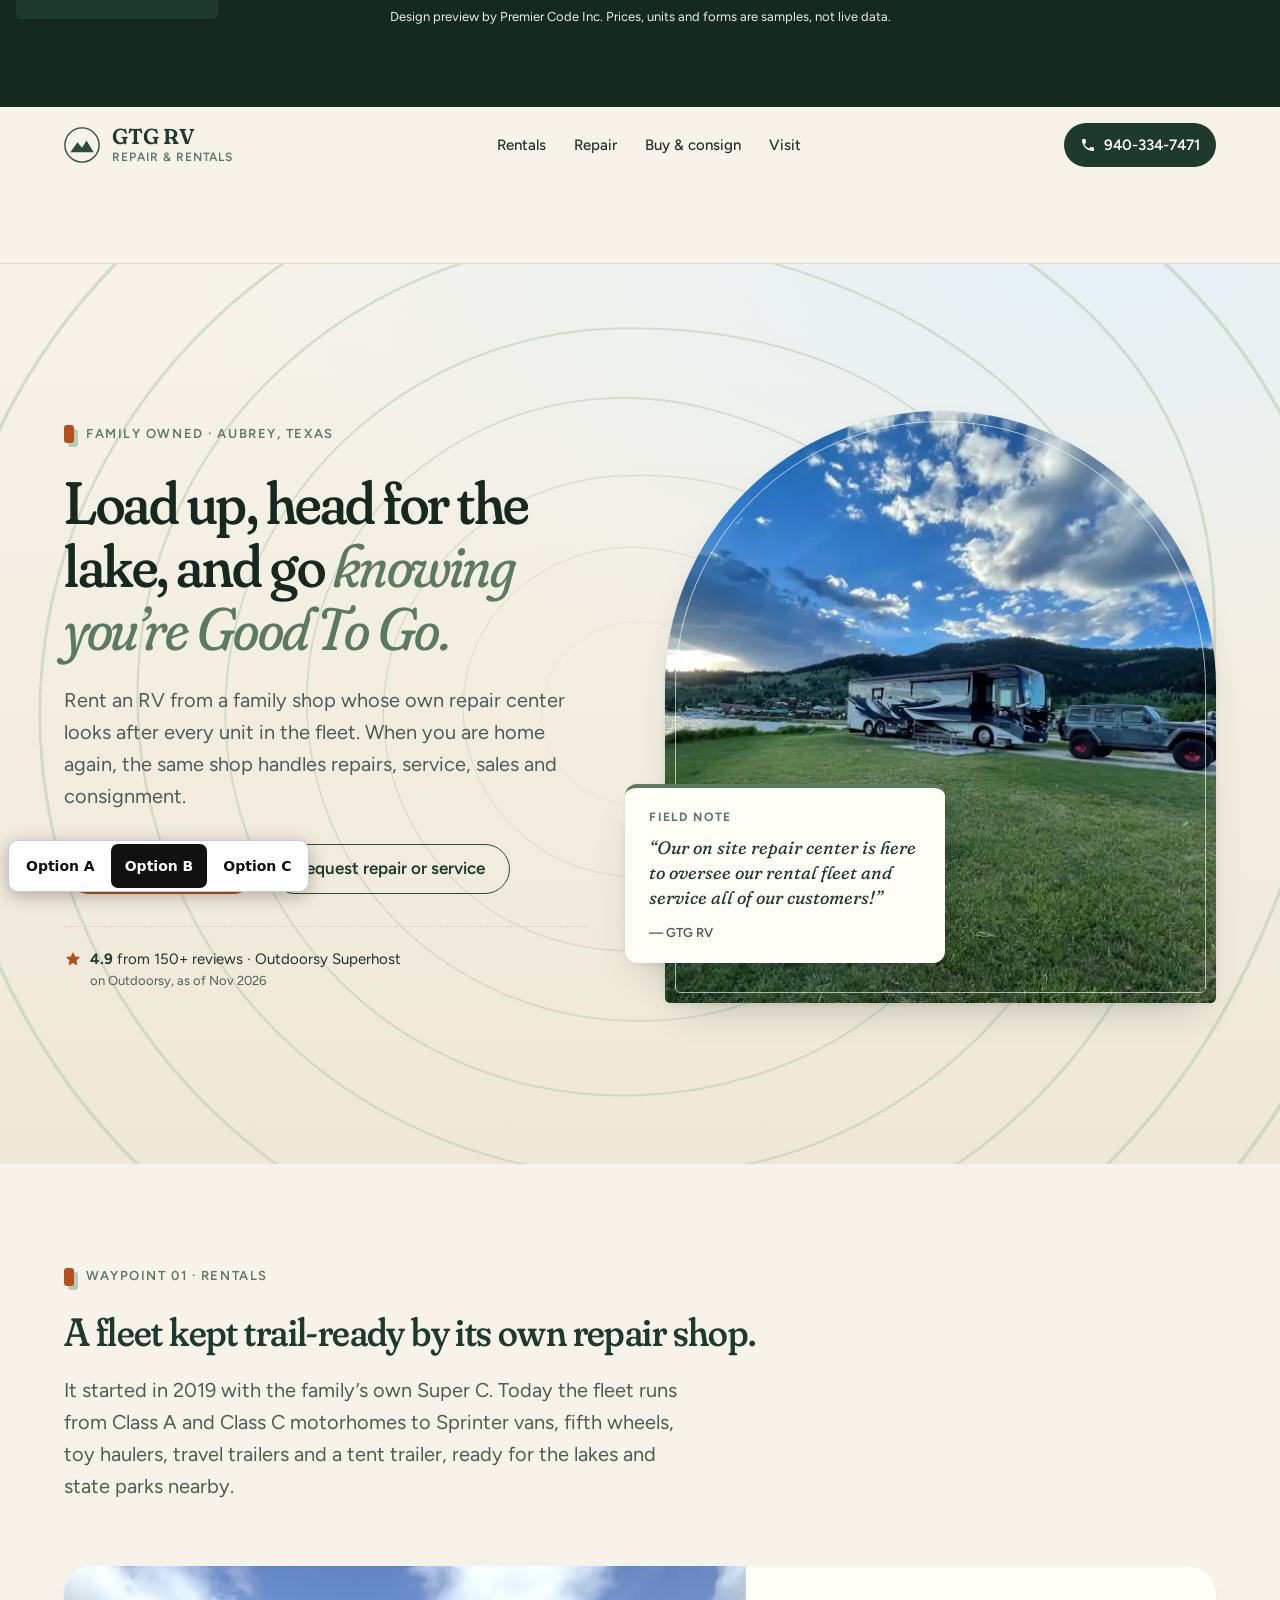
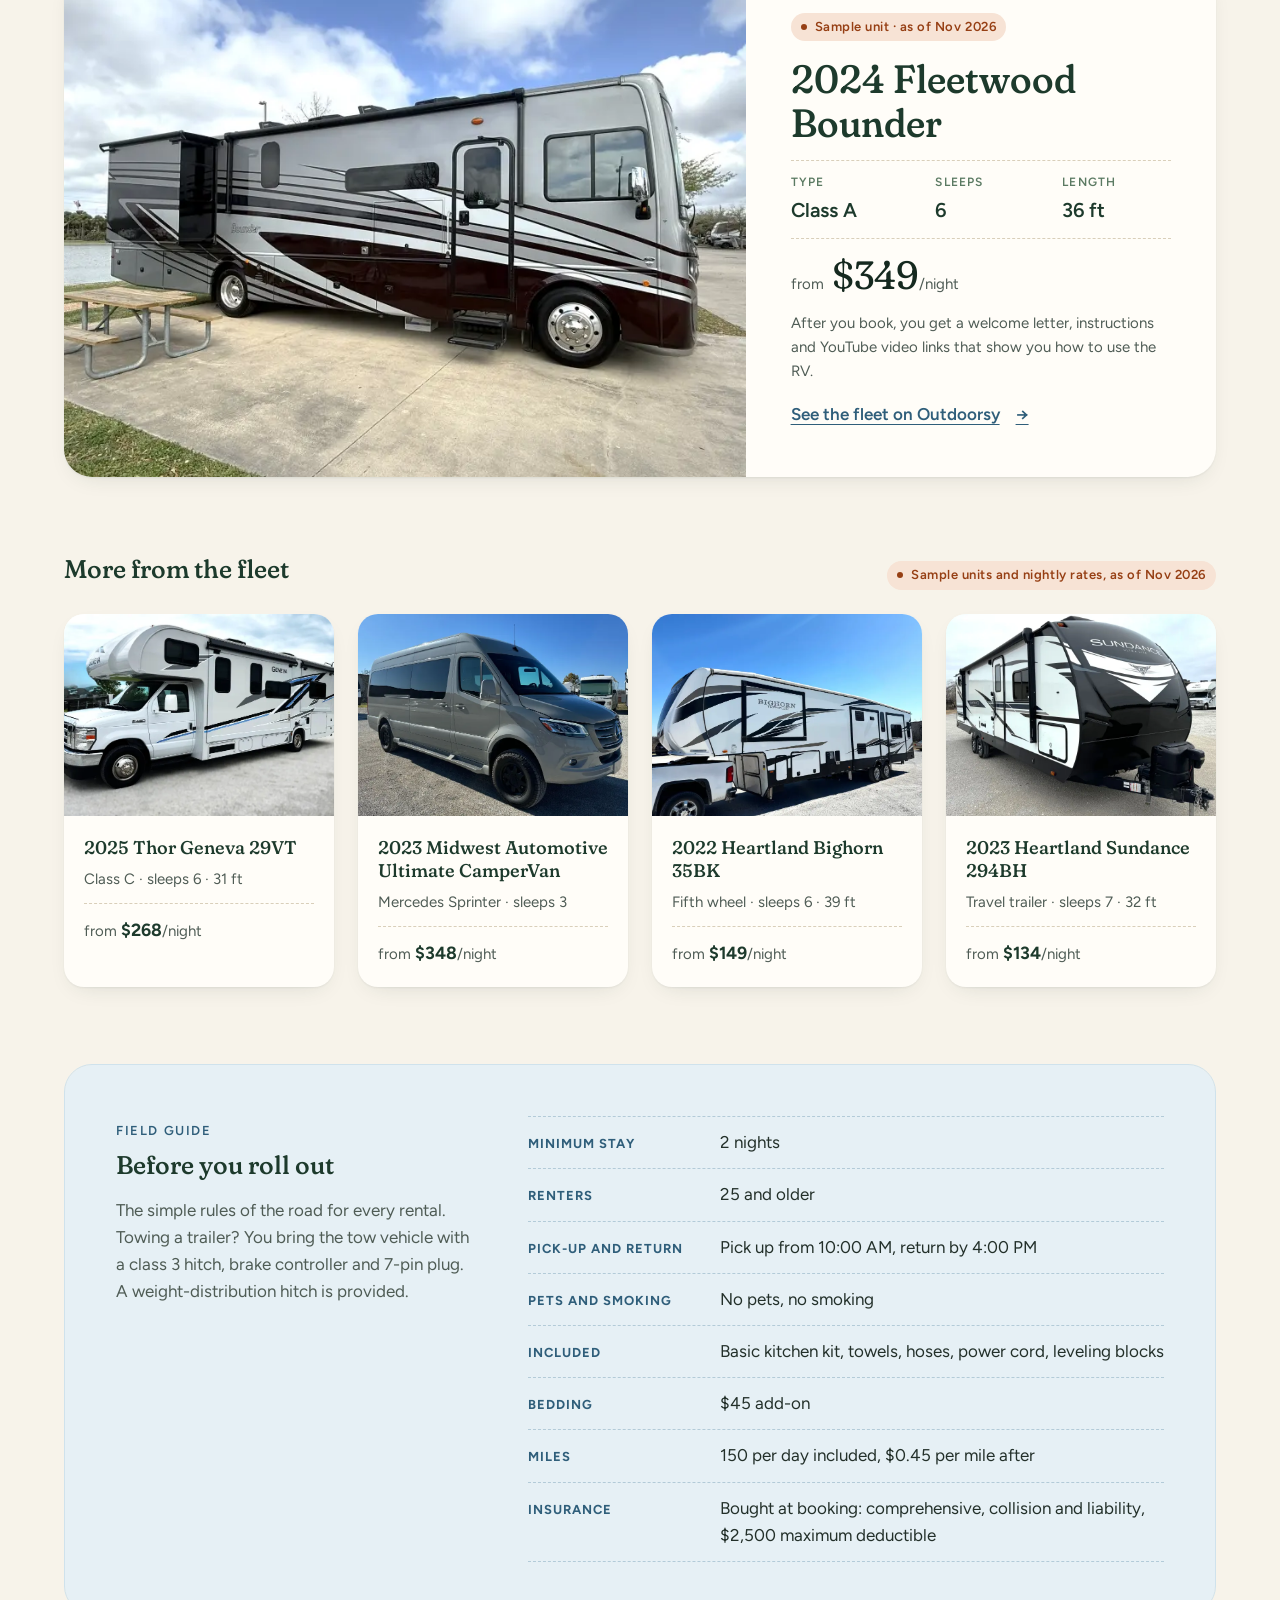
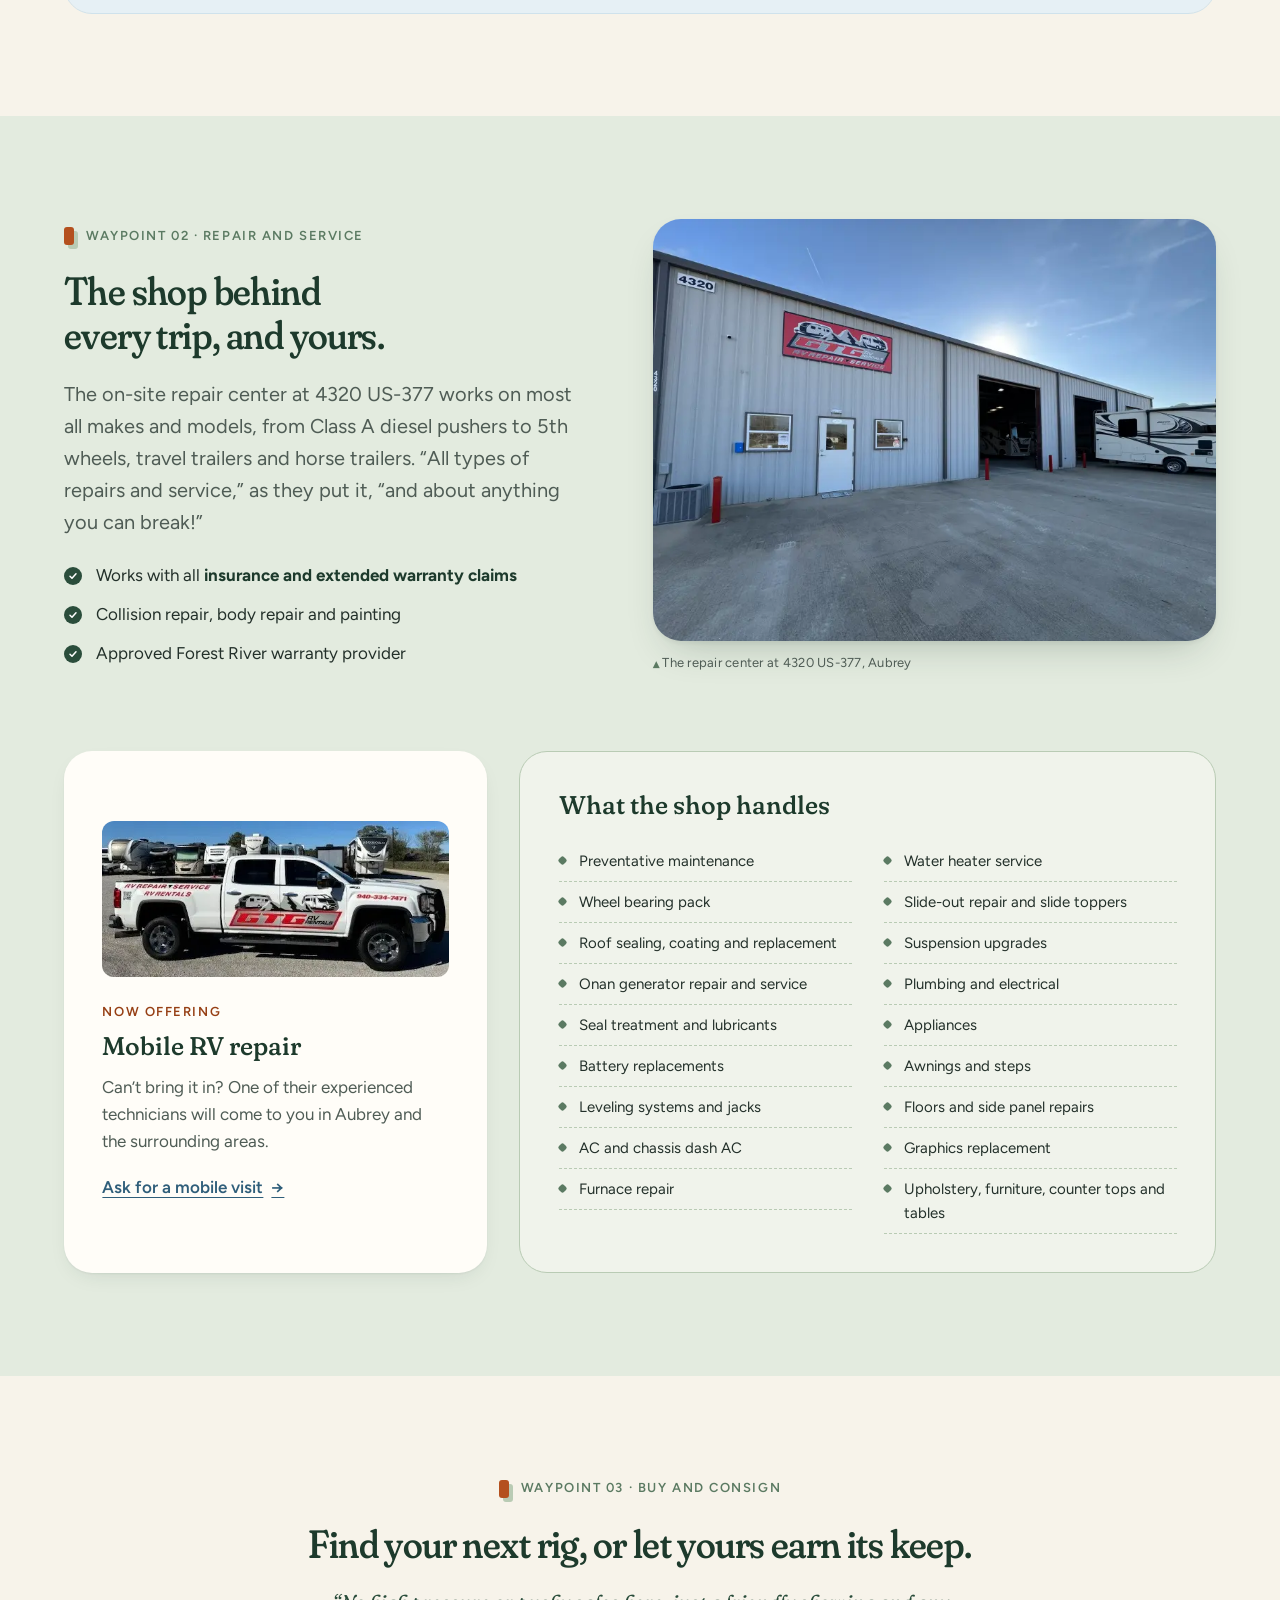
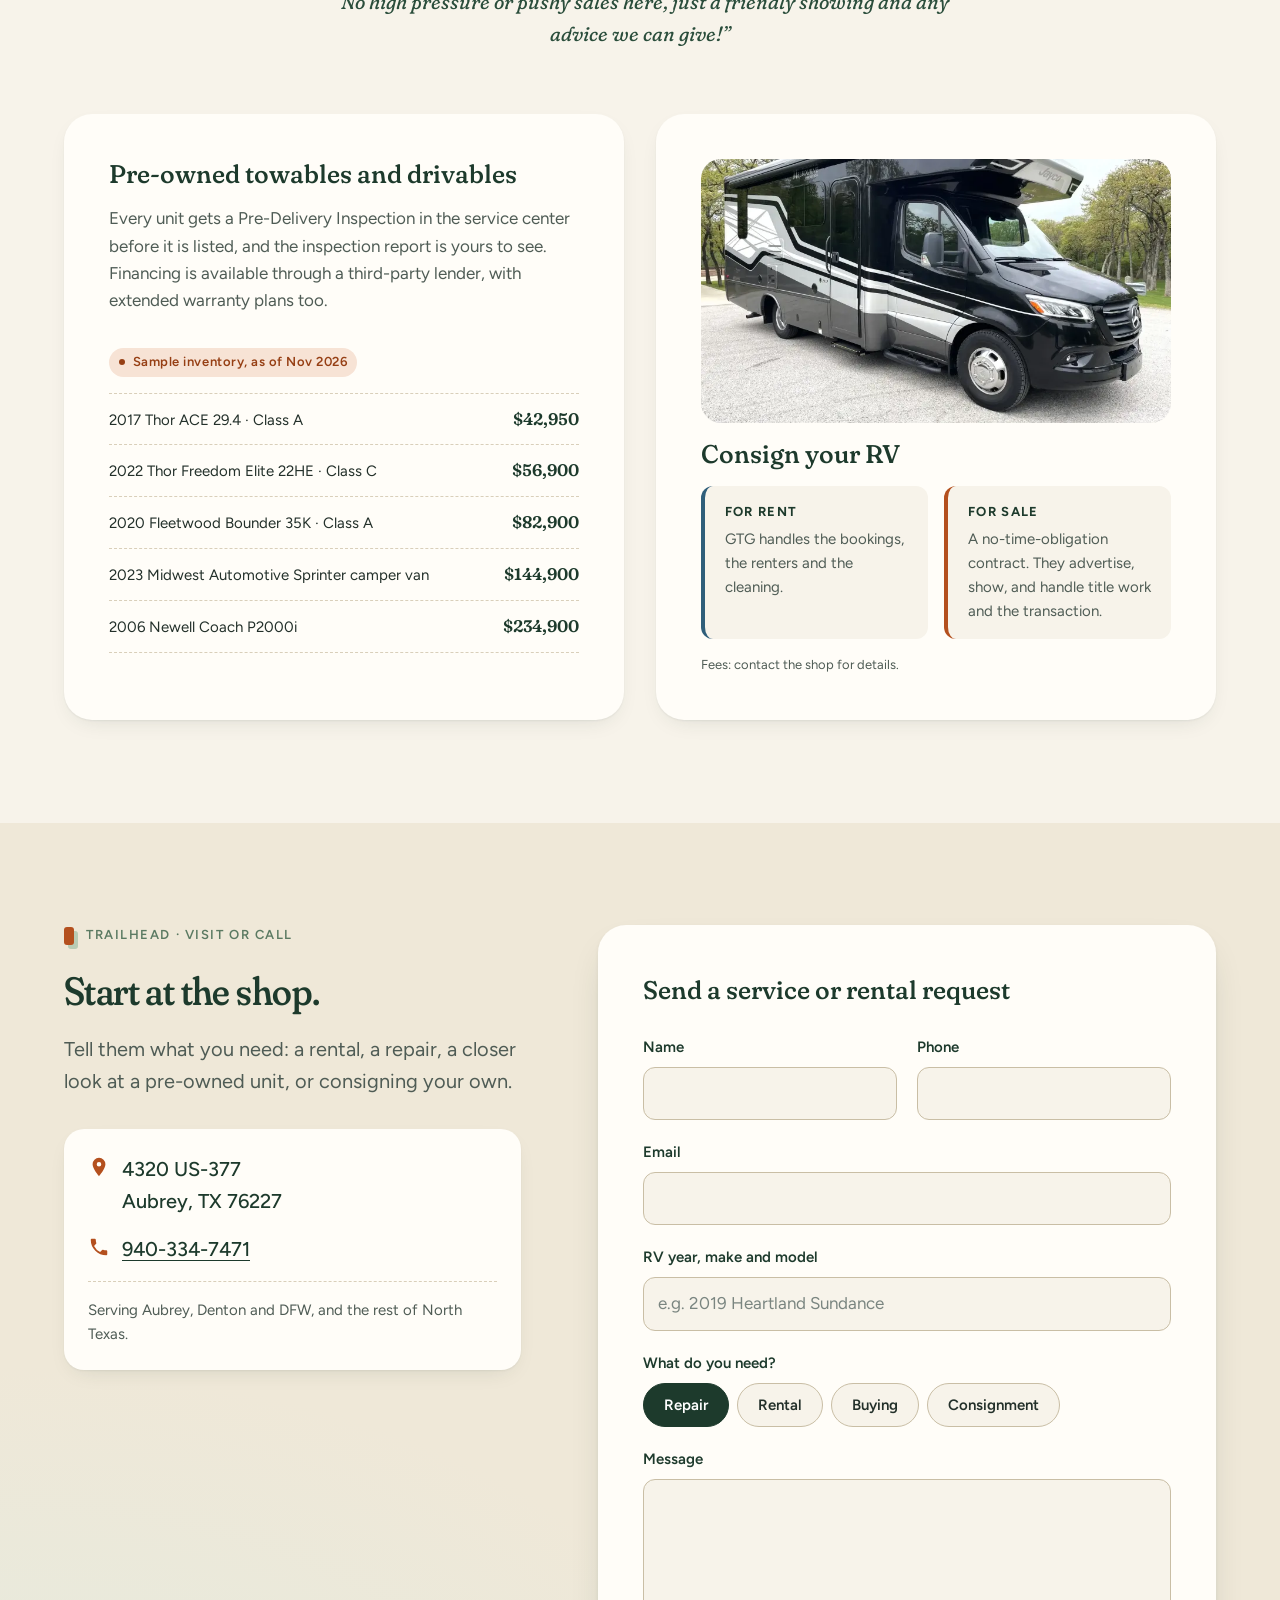
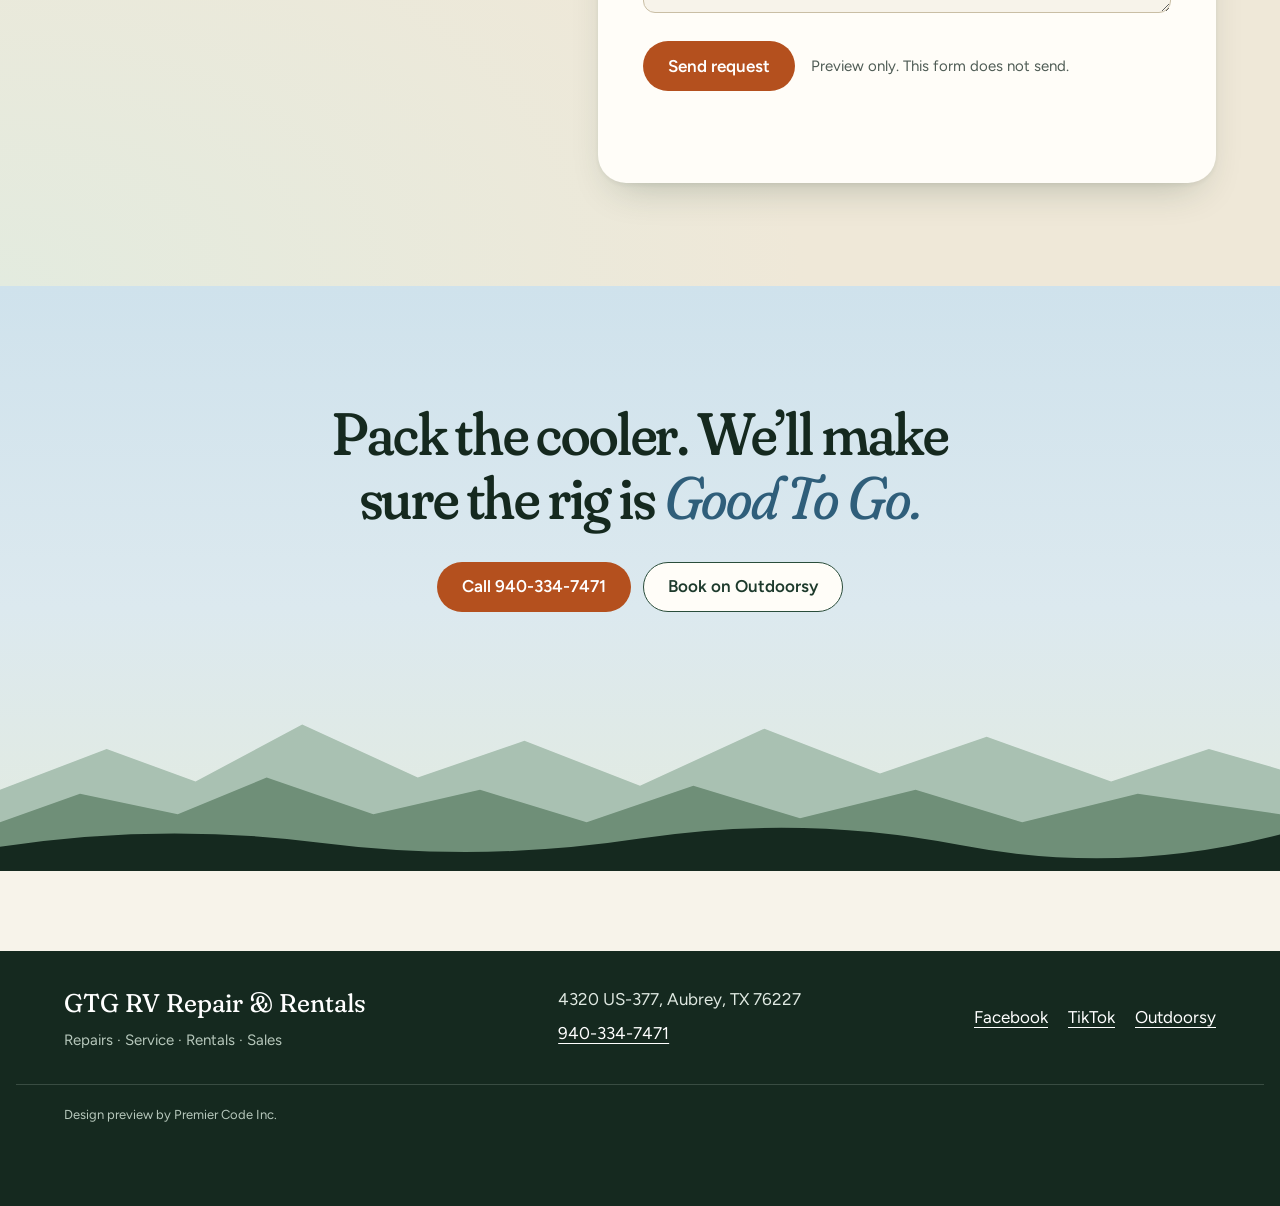
==== commit 39fed8df: "Add the standard A/B/C option switcher to all three design options - Insert the library switcher.htm" ====
--- a/option-b/index.html
+++ b/option-b/index.html
@@ -436,5 +436,35 @@
   </footer>
 
   <script src="main.js" defer></script>
-<!-- SWITCHER -->
+<!-- REMOVE AT LAUNCH: option switcher -->
+<!-- Copy this block unchanged to the end of <body> on every option page, just before </body>.
+     Per page, move aria-current="page" and the "on" class to that page's own link. Change nothing else.
+     Links are relative to option-a/, option-b/ and option-c/ folders (one level below the site root). -->
+<style class="pv-style">
+  html { scroll-padding-bottom: 6rem; }
+  footer, .site-footer, body > :last-of-type:not(script):not(nav) { padding-bottom: max(env(safe-area-inset-bottom), 5rem); }
+  .pv-switch {
+    position: fixed; left: 8px; bottom: 8px; z-index: 9999;
+    display: flex; gap: 2px; padding: 3px;
+    background: #fff; border: 1px solid #c8ccd2; border-radius: 10px;
+    box-shadow: 0 4px 18px rgba(0,0,0,.28);
+    font: 600 14px/1.2 system-ui, -apple-system, "Segoe UI", sans-serif;
+  }
+  .pv-switch a {
+    display: flex; align-items: center; justify-content: center;
+    min-height: 44px; padding: 0 14px; border-radius: 7px;
+    color: #111; background: transparent; text-decoration: none; white-space: nowrap;
+  }
+  .pv-switch a:hover { background: #eceef1; }
+  .pv-switch a.on { color: #fff; background: #111; }
+  .pv-switch a:focus-visible { outline: 3px solid #1a73e8; outline-offset: 1px; }
+  @media (max-width: 420px) { .pv-switch a { padding: 0 11px; font-size: 13px; } }
+  @media print { .pv-switch { display: none; } }
+</style>
+<nav class="pv-switch" aria-label="Design options">
+  <a href="../option-a/">Option A</a>
+  <a href="../option-b/" class="on" aria-current="page">Option B</a>
+  <a href="../option-c/">Option C</a>
+</nav>
+<!-- /REMOVE AT LAUNCH -->
 </body></html>
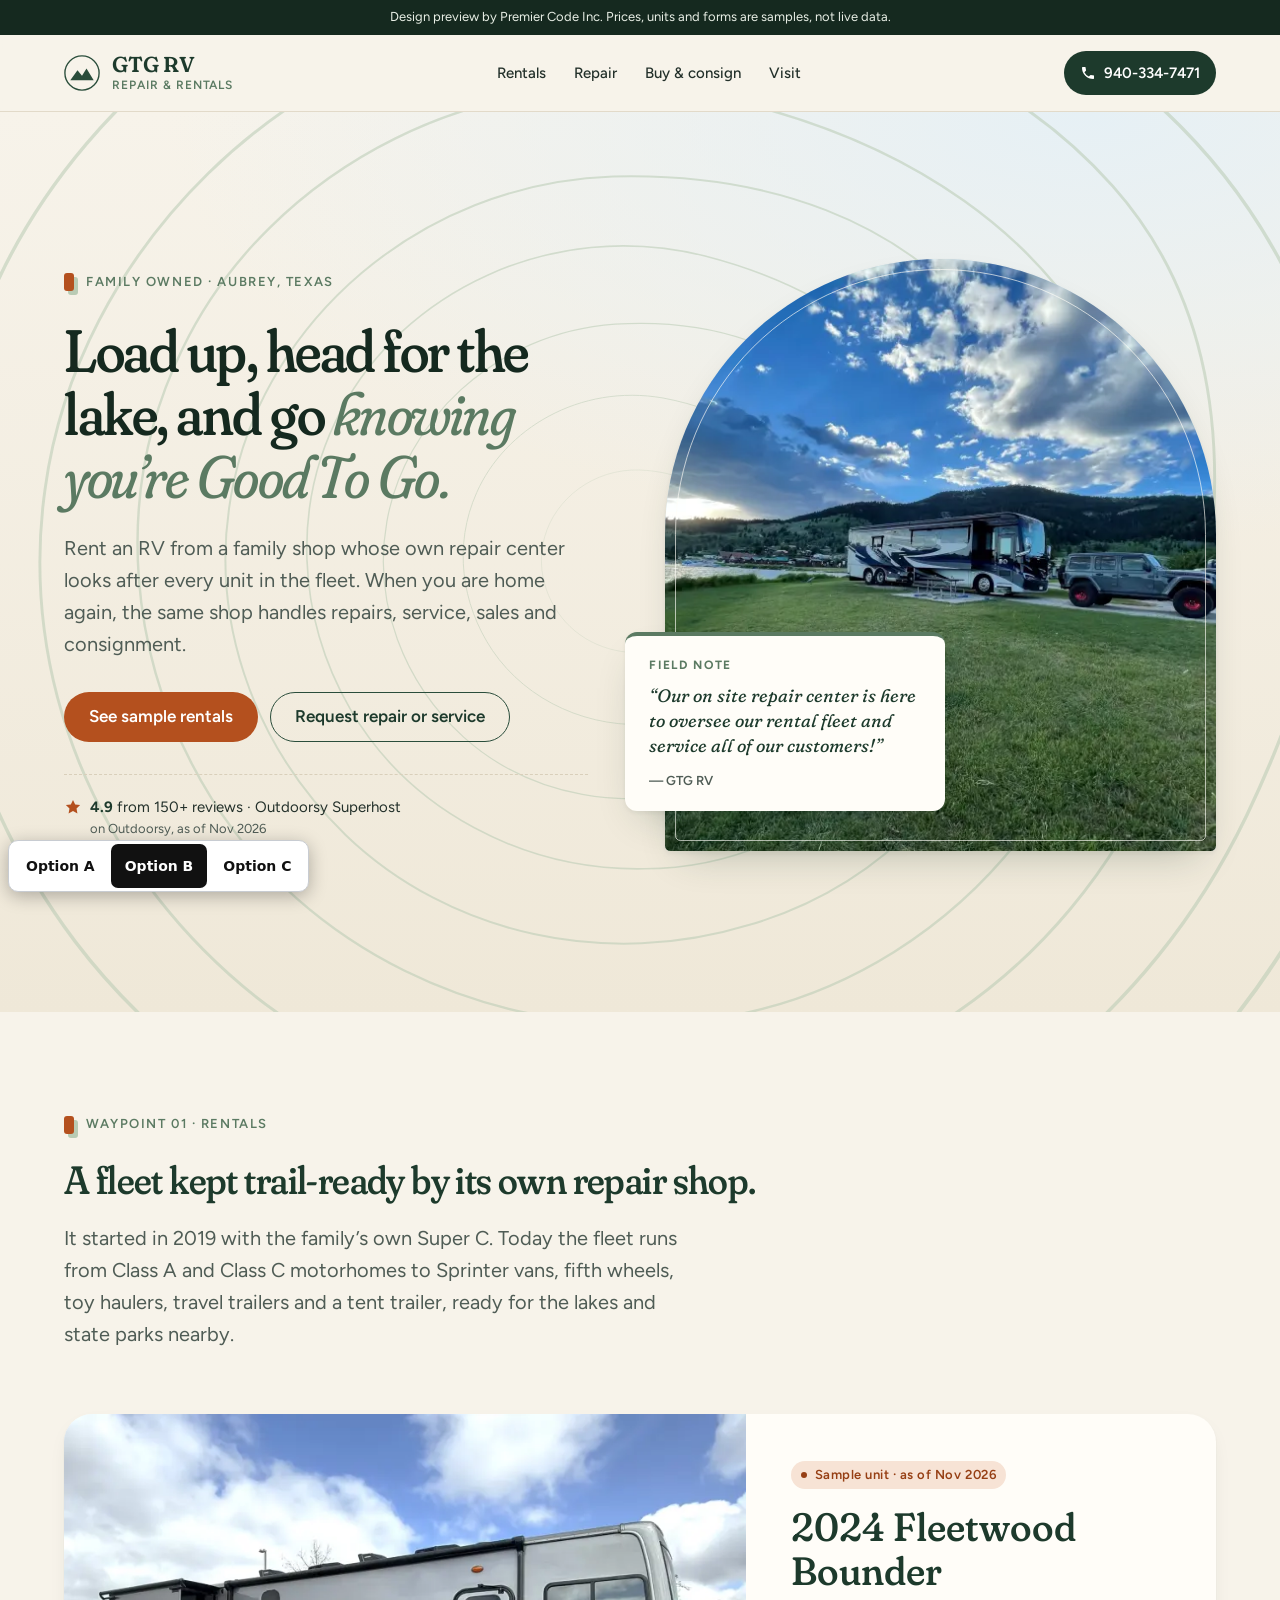
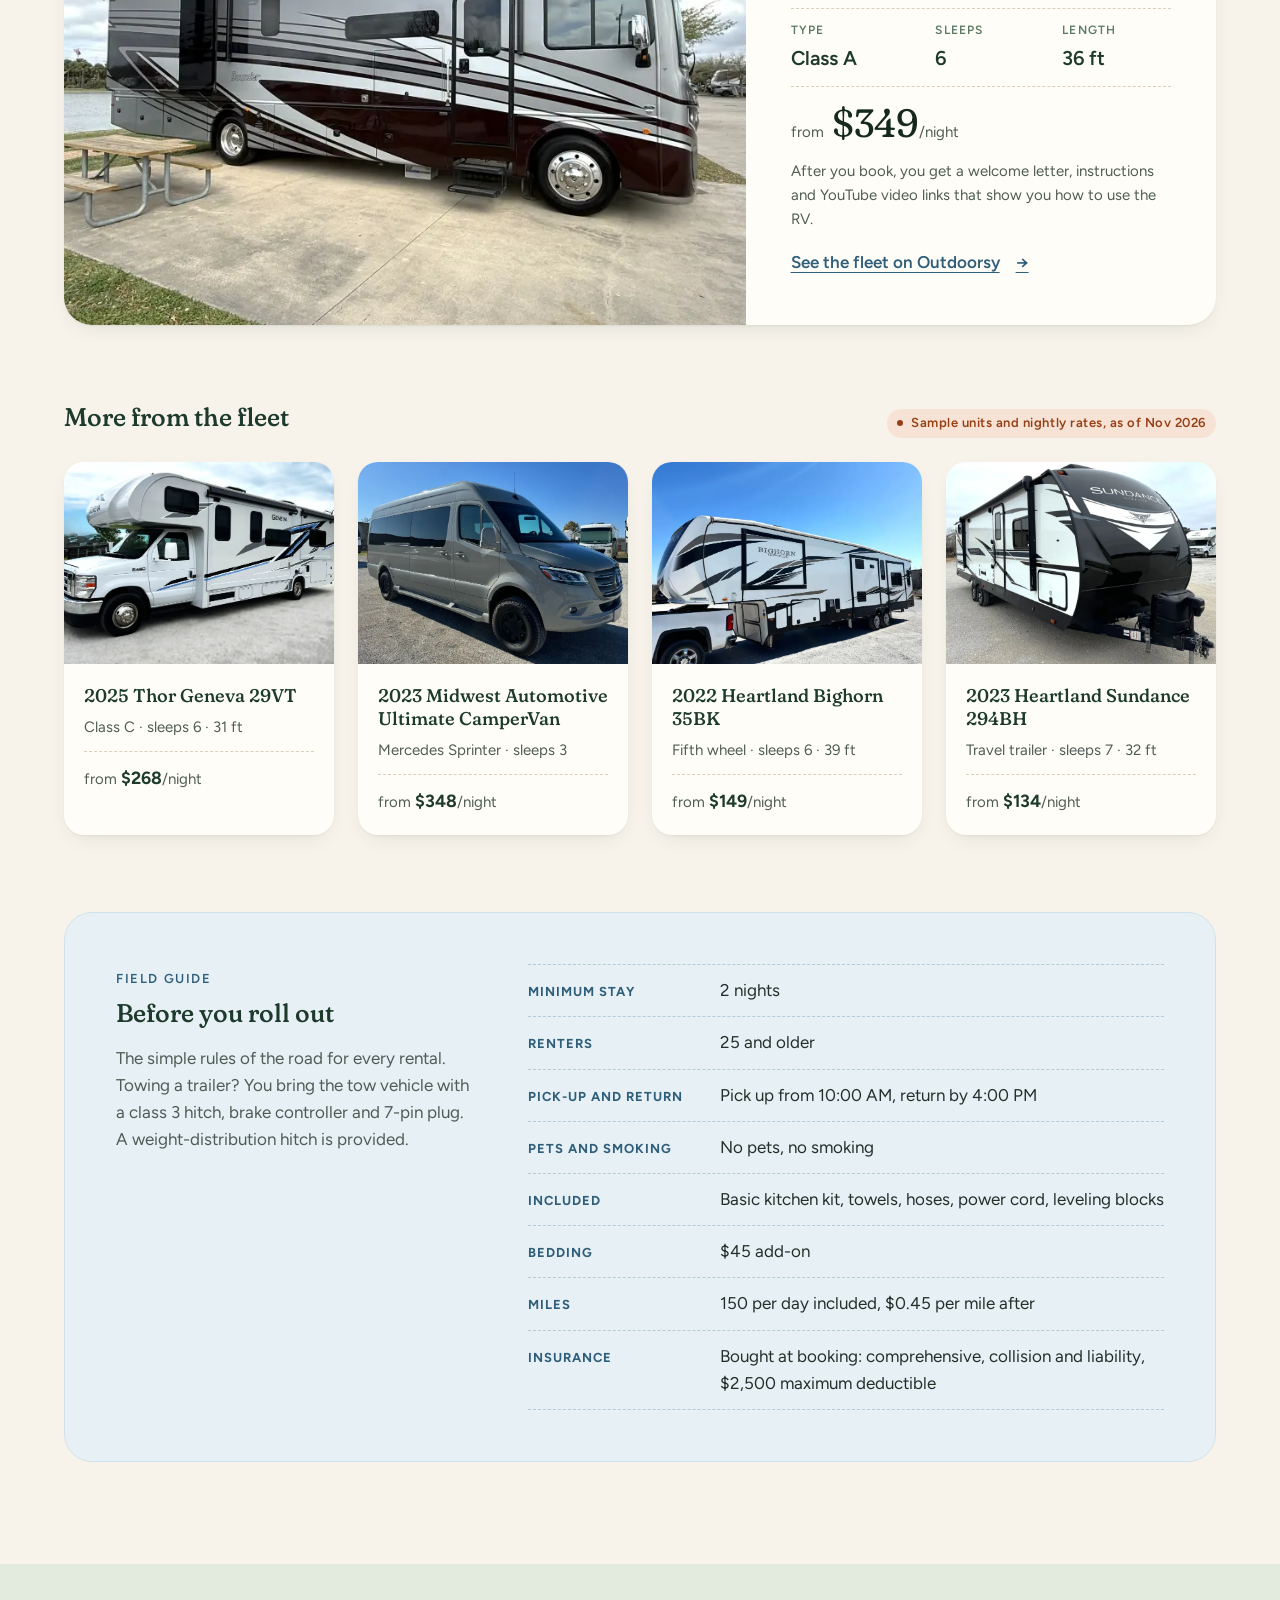
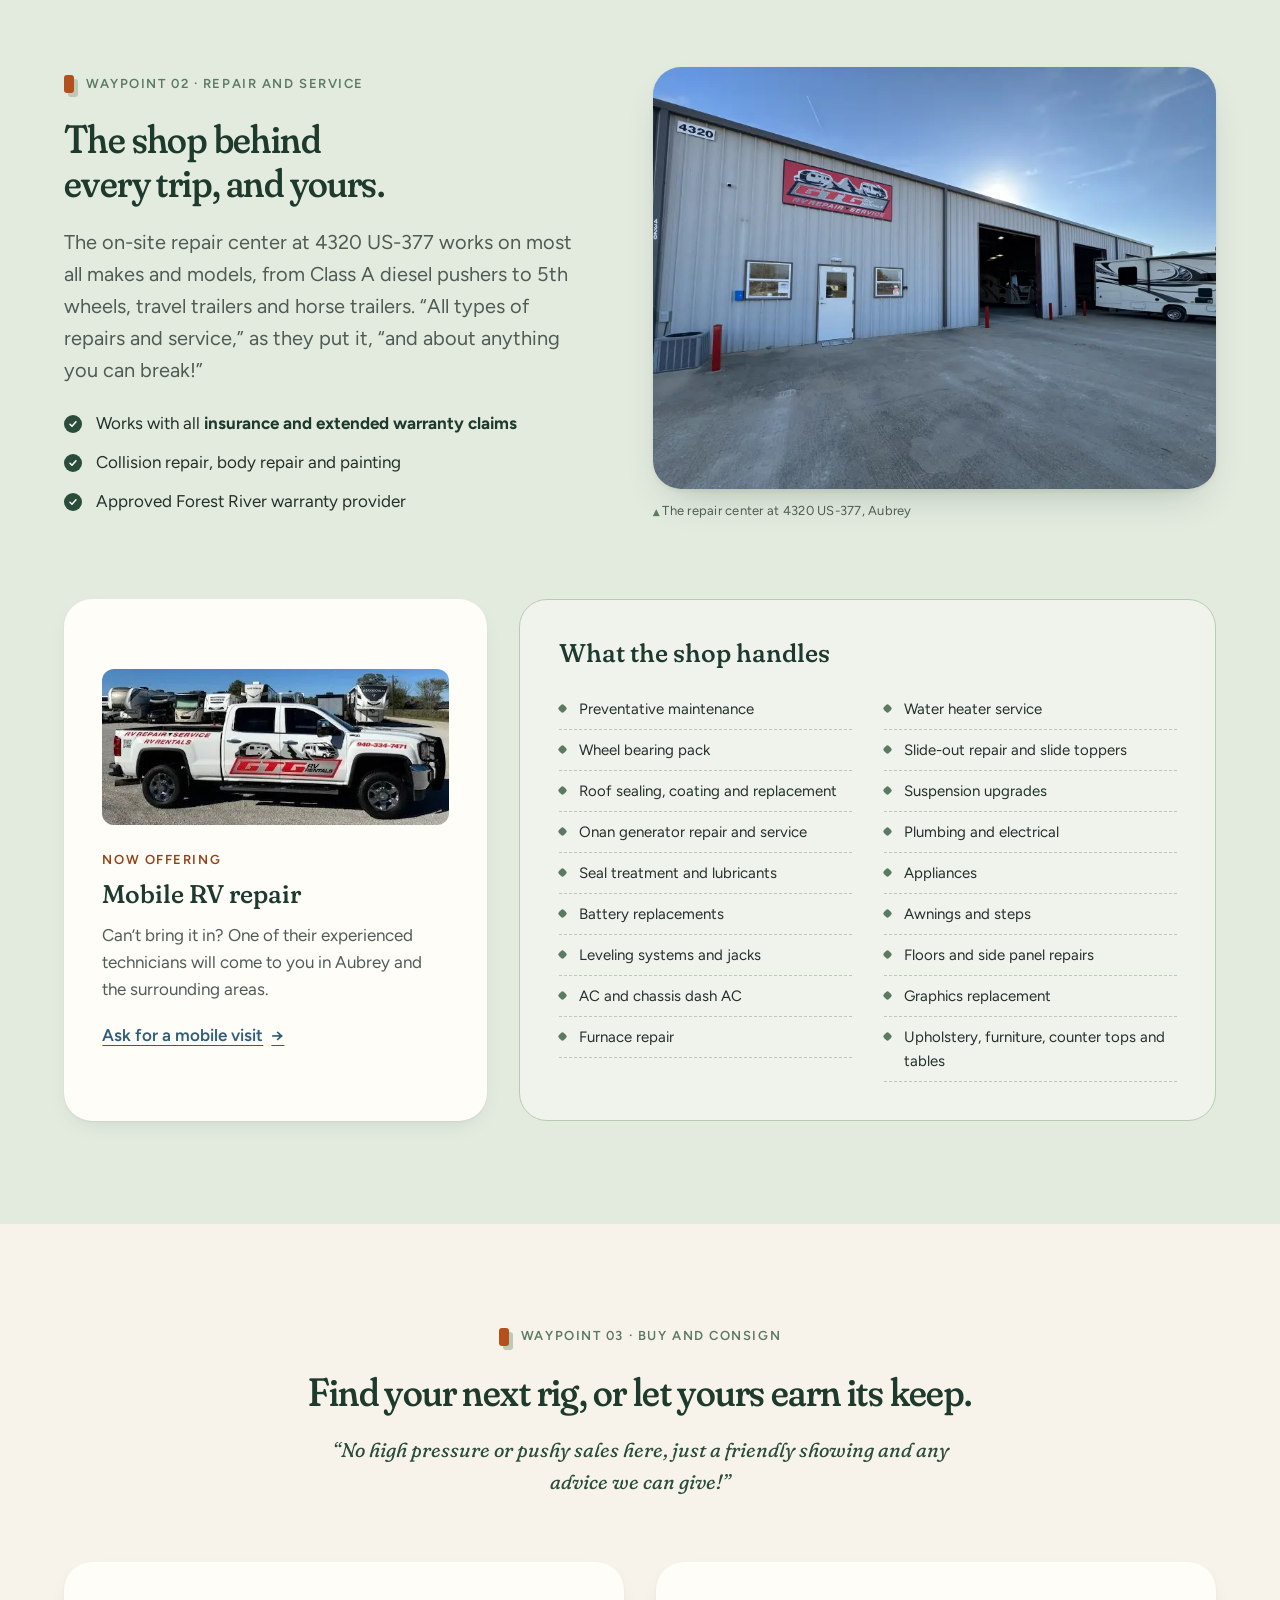
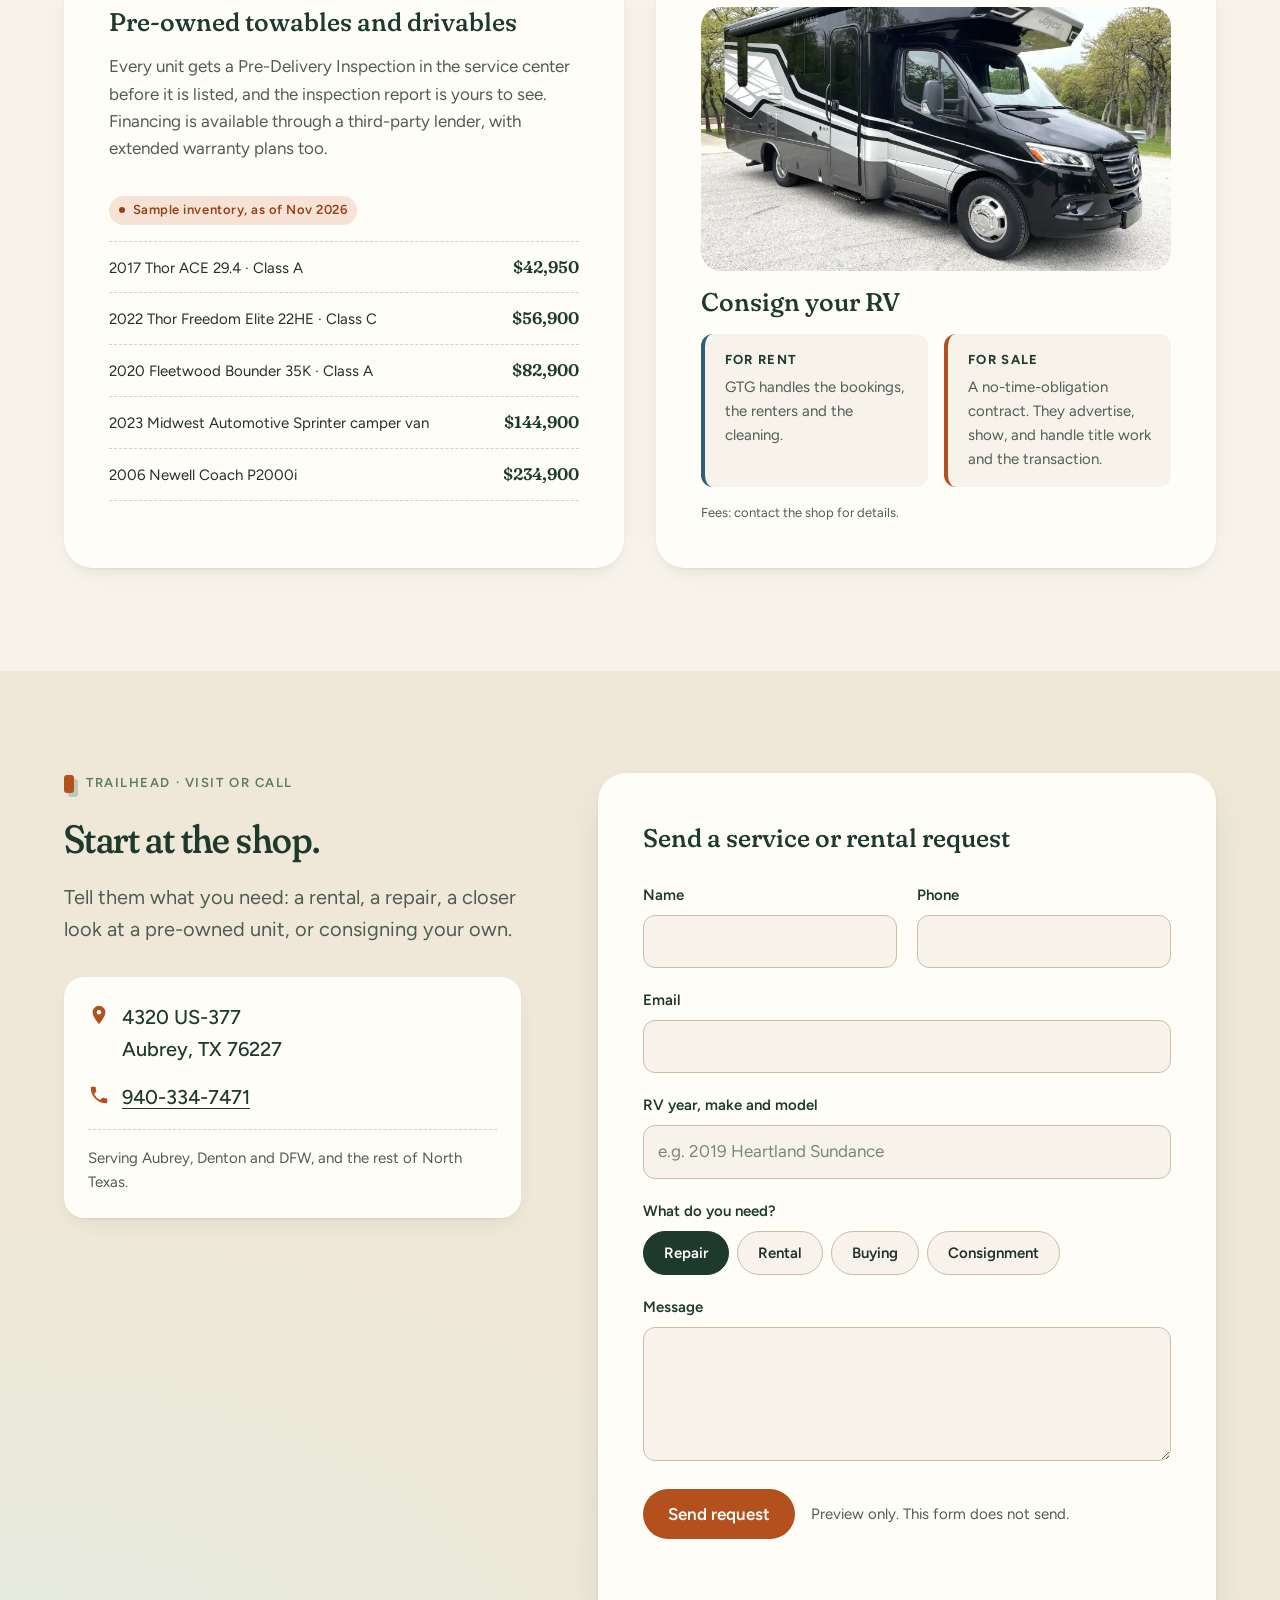
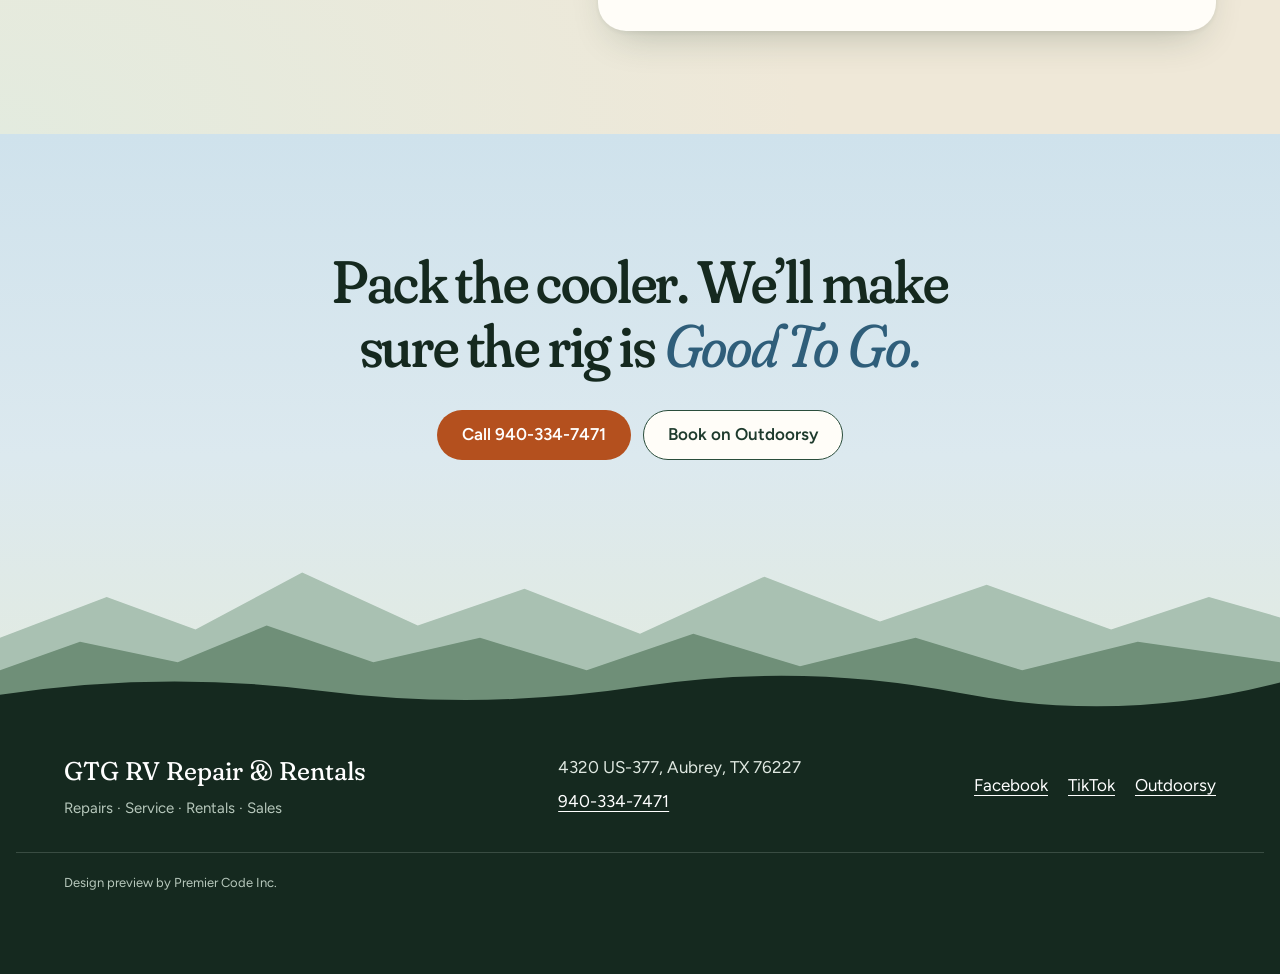
==== commit 4188e93c: "Keep the switcher's footer padding off the preview bar, header and skip link - Wrap pre-footer conte" ====
--- a/option-b/index.html
+++ b/option-b/index.html
@@ -14,6 +14,8 @@
   <link rel="stylesheet" href="styles.css">
 </head>
 <body>
+<!-- REMOVE AT LAUNCH with the switcher: display:contents wrapper so the switcher\'s footer padding (body > :last-of-type) lands only on the footer -->
+<div class="pv-flow" style="display:contents">
   <a class="skip-link" href="#main">Skip to main content</a>
 
   <div class="preview-bar" role="note">
@@ -414,7 +416,8 @@
     </section>
   </main>
 
-  <footer class="site-footer">
+  </div><!-- /pv-flow -->
+<footer class="site-footer">
     <div class="container footer-grid">
       <div class="footer-brand">
         <p class="footer-name">GTG RV Repair &amp; Rentals</p>
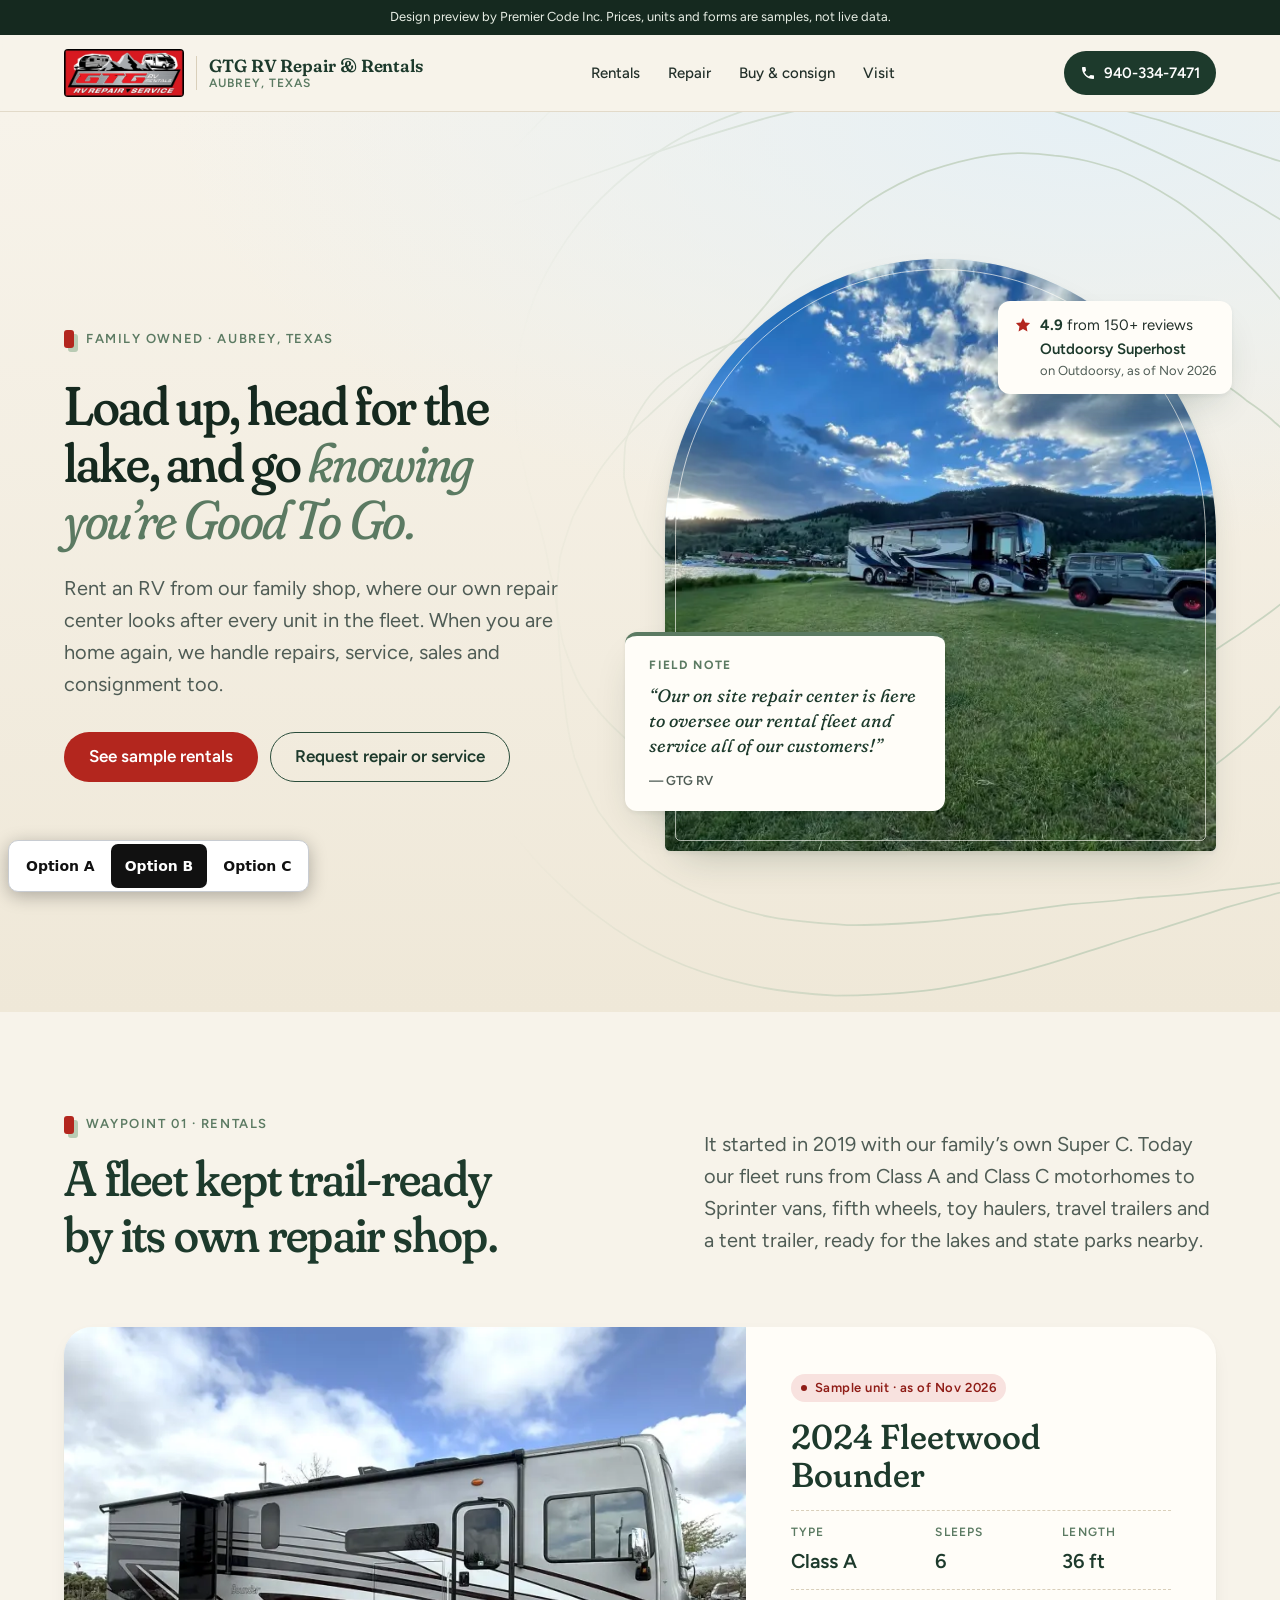
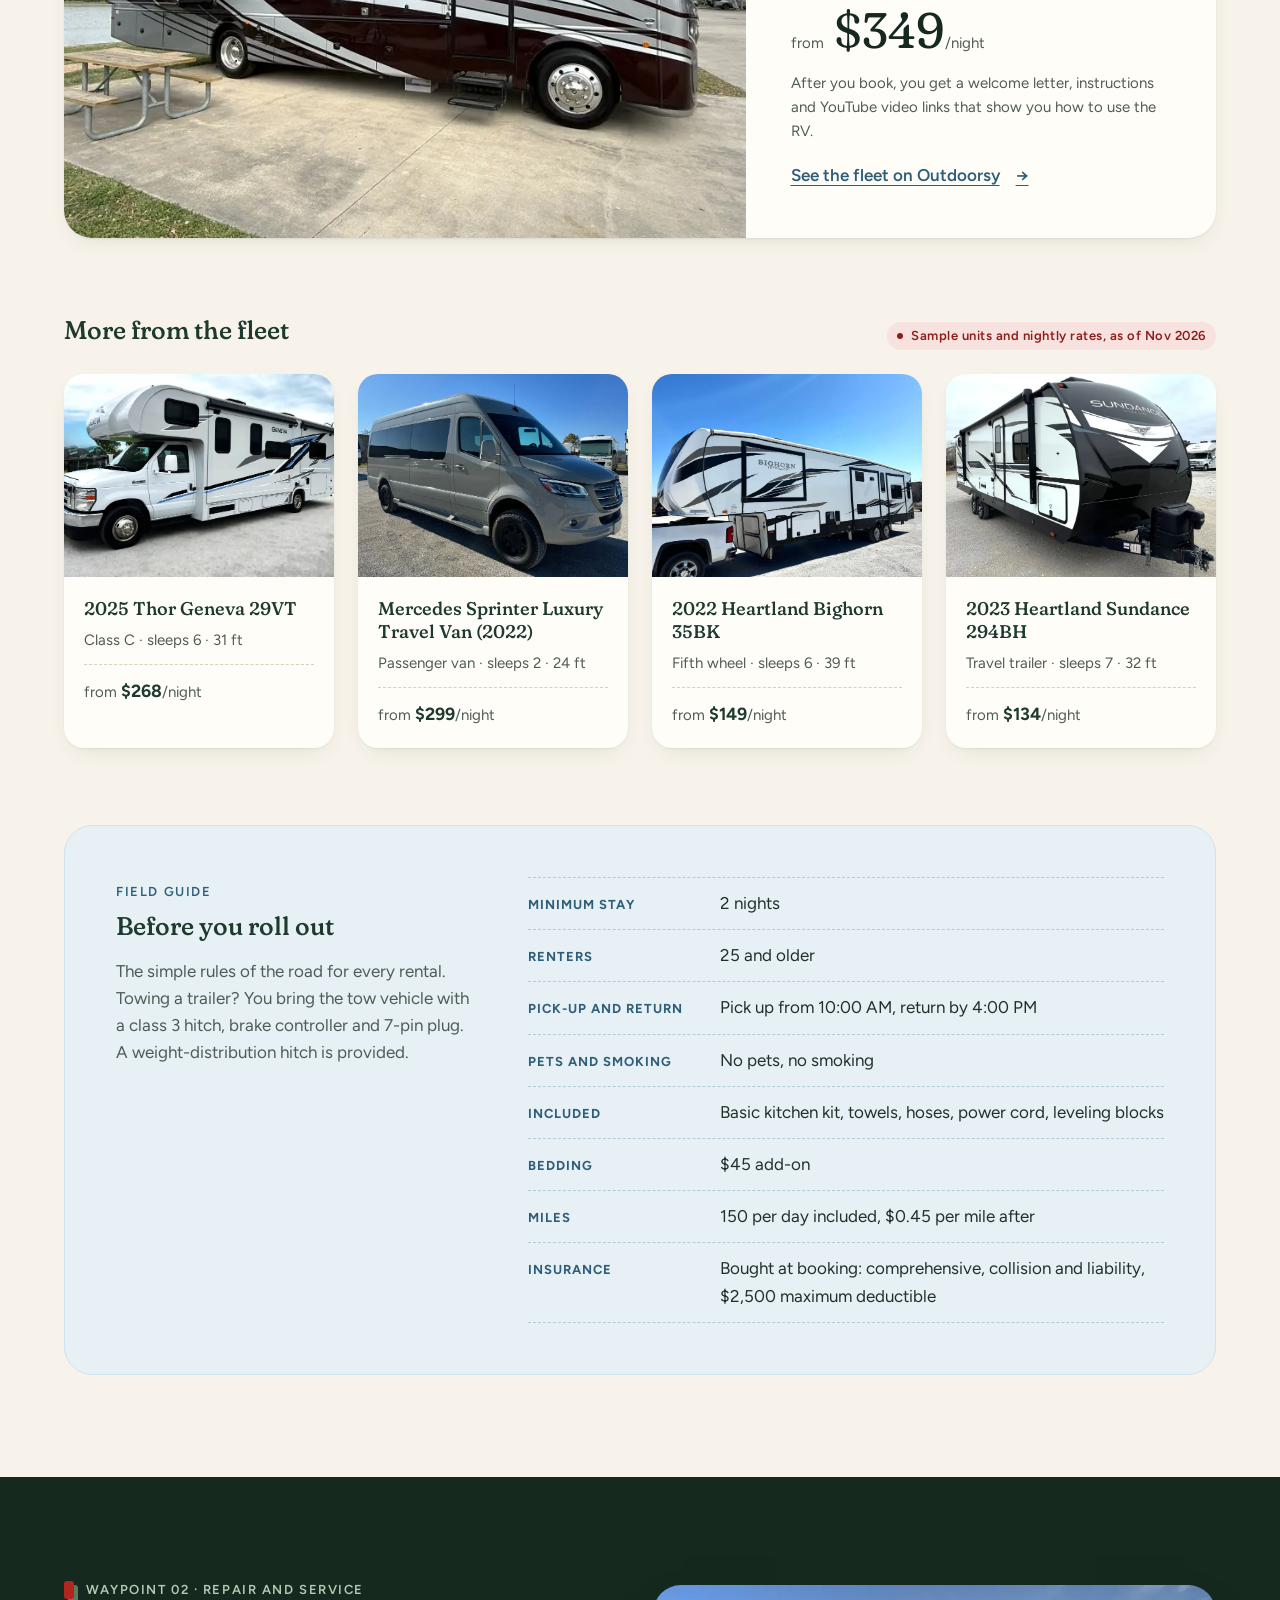
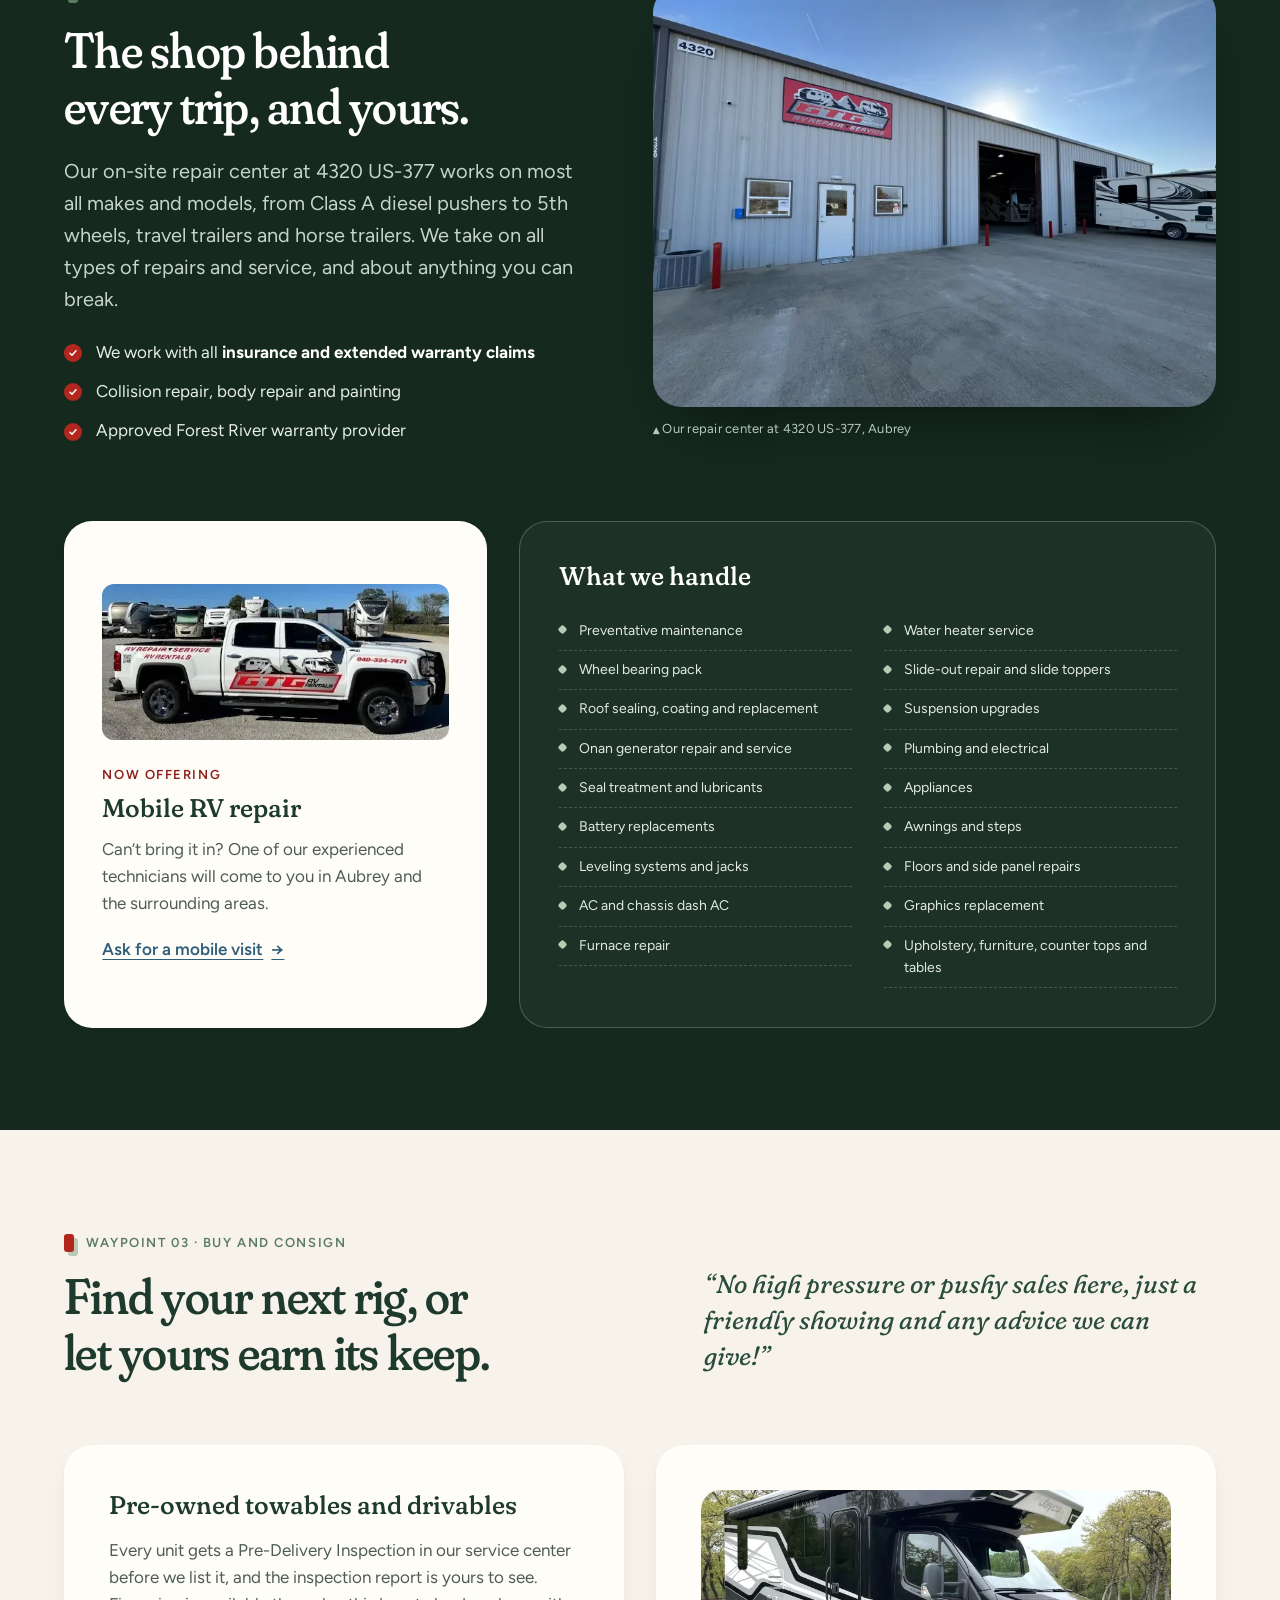
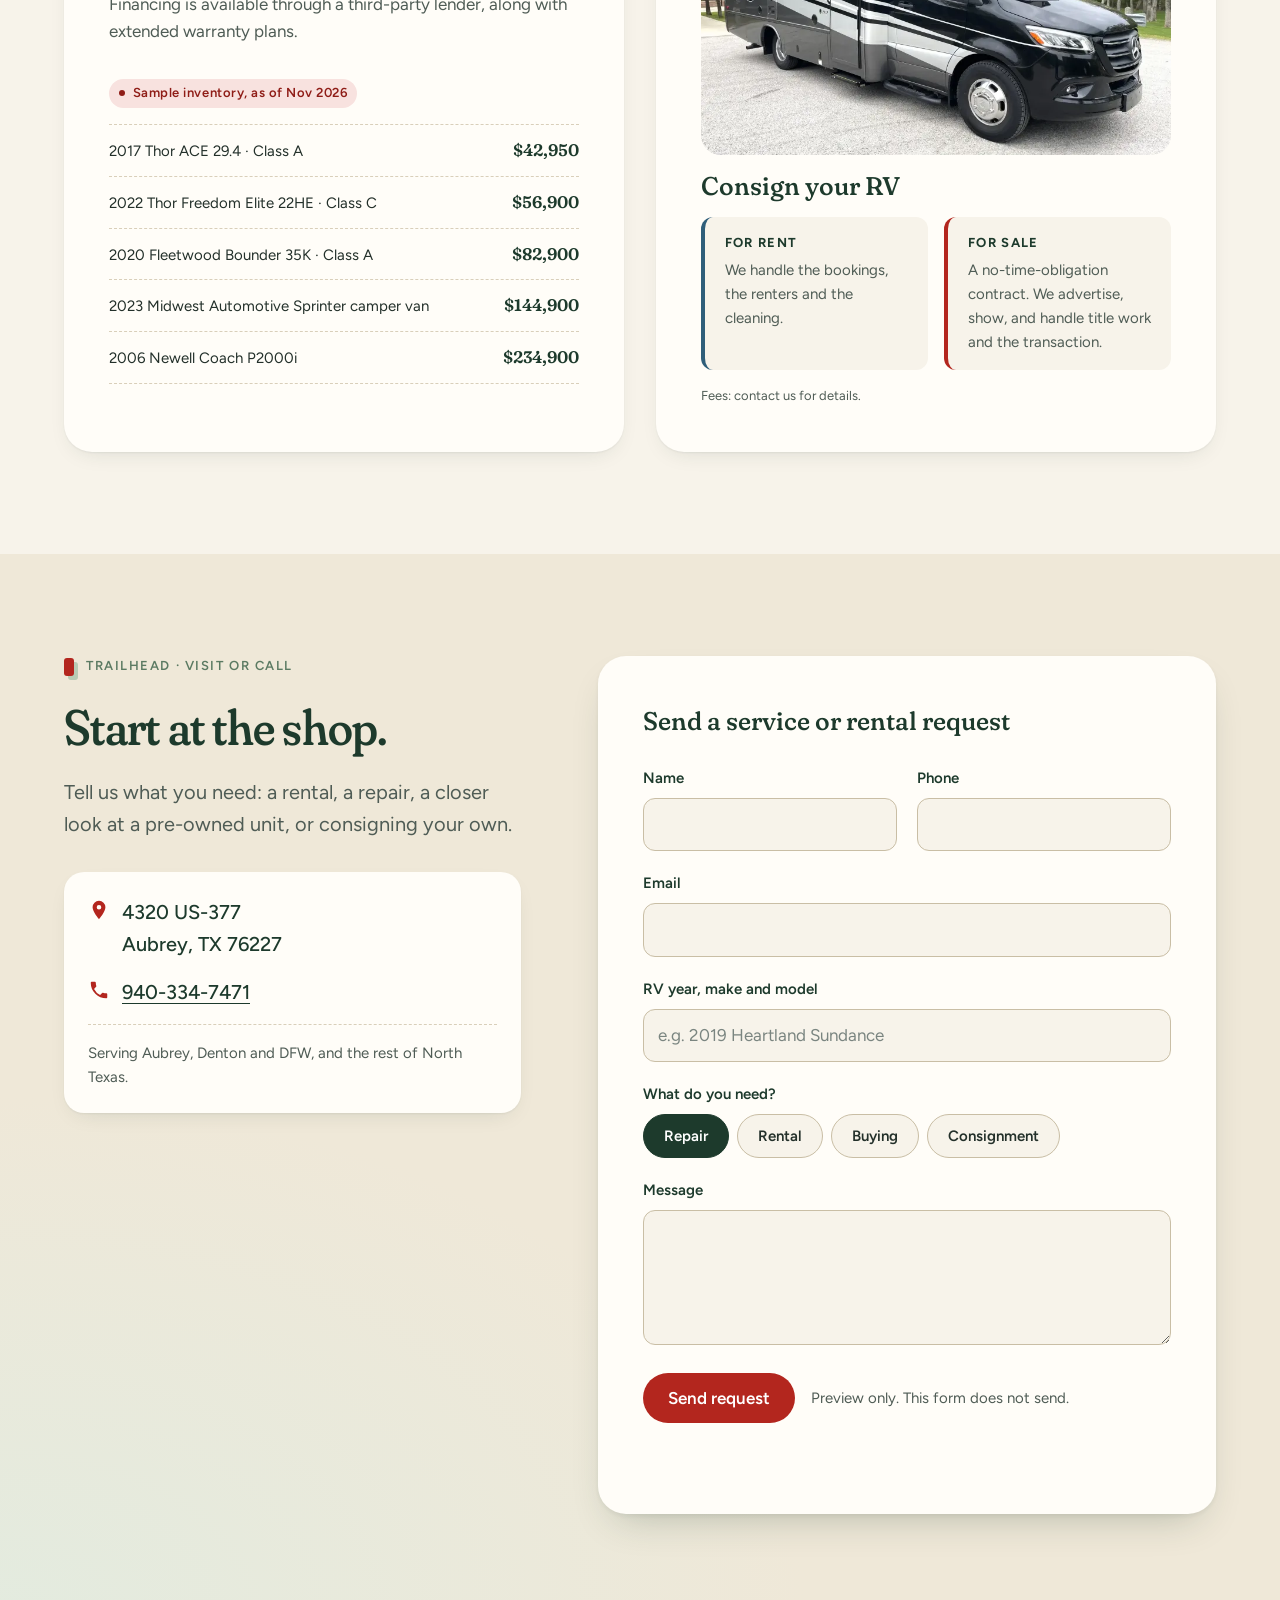
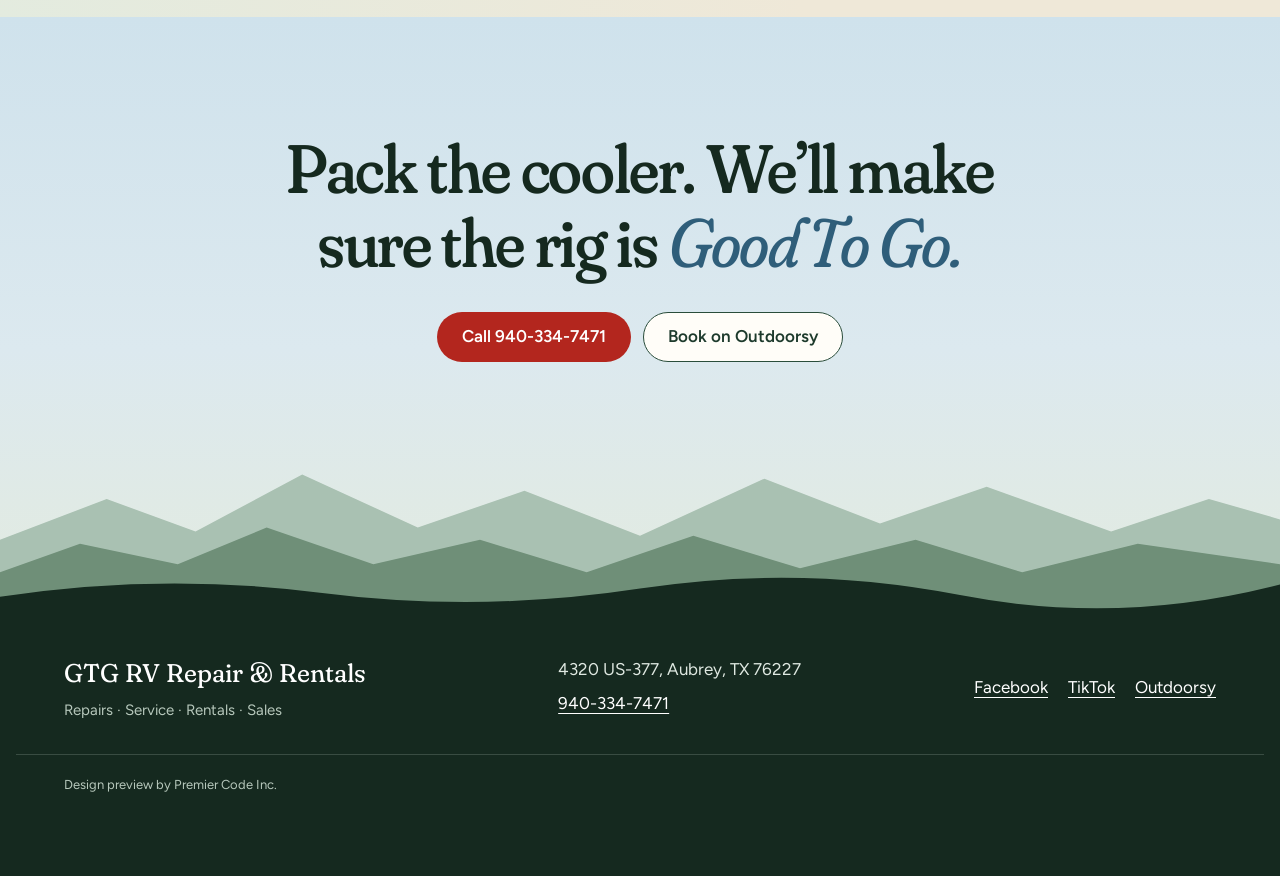
==== commit 42a61855: "Apply design review round 1 and fact-check fixes to all three options - Correct the Sprinter card to" ====
--- a/option-b/index.html
+++ b/option-b/index.html
@@ -26,13 +26,13 @@
     <div class="container header-inner">
       <!-- PLACEHOLDER: confirm "GTG RV Repair & Rentals" -->
       <a class="wordmark" href="#top" aria-label="GTG RV Repair &amp; Rentals, back to top">
-        <svg class="wordmark-mark" viewBox="0 0 40 40" aria-hidden="true" focusable="false">
-          <circle cx="20" cy="20" r="19" fill="none" stroke="currentColor" stroke-width="1.5"/>
-          <path d="M7 28 L15 17 L20 23 L25 15 L33 28 Z" fill="currentColor"/>
-        </svg>
-        <span class="wordmark-text">
-          <span class="wordmark-name">GTG RV</span>
-          <span class="wordmark-sub">Repair &amp; Rentals</span>
+        <img class="wordmark-logo" src="../assets/img/logo-gtg-rv-600.webp"
+             srcset="../assets/img/logo-gtg-rv-600.webp 600w, ../assets/img/logo-gtg-rv-1200.webp 1200w"
+             sizes="120px" width="1200" height="485"
+             alt="GTG RV Rentals and RV Repair Service">
+        <span class="wordmark-text" aria-hidden="true">
+          <span class="wordmark-name">GTG RV Repair &amp; Rentals</span>
+          <span class="wordmark-sub">Aubrey, Texas</span>
         </span>
       </a>
       <nav class="site-nav" aria-label="Primary">
@@ -54,19 +54,18 @@
     <!-- HERO -->
     <section class="hero" id="top" aria-labelledby="hero-title">
       <svg class="topo" viewBox="0 0 800 800" preserveAspectRatio="xMidYMid slice" aria-hidden="true" focusable="false">
-        <defs>
-          <path id="contour" d="M400 170c92 4 170 38 214 104 40 60 30 132 6 196-28 74-88 132-170 150-86 20-178-6-236-70-52-58-74-138-52-214 26-92 120-170 238-166z"/>
-        </defs>
-        <g fill="none" stroke="currentColor" stroke-width="1.2">
-          <use href="#contour" transform="translate(400 400) scale(0.25) translate(-400 -400)"/>
-          <use href="#contour" transform="translate(400 400) scale(0.45) rotate(8) translate(-400 -400)"/>
-          <use href="#contour" transform="translate(400 400) scale(0.65) rotate(-6) translate(-400 -400)"/>
-          <use href="#contour" transform="translate(400 400) scale(0.85) rotate(12) translate(-400 -400)"/>
-          <use href="#contour" transform="translate(400 400) scale(1.05) rotate(-4) translate(-400 -400)"/>
-          <use href="#contour" transform="translate(400 400) scale(1.28) rotate(10) translate(-400 -400)"/>
-          <use href="#contour" transform="translate(400 400) scale(1.52) rotate(-8) translate(-400 -400)"/>
-          <use href="#contour" transform="translate(400 400) scale(1.78) rotate(5) translate(-400 -400)"/>
-          <use href="#contour" transform="translate(400 400) scale(2.06) rotate(-10) translate(-400 -400)"/>
+        <g fill="none" stroke="currentColor" stroke-width="1.1">
+          <path d="M656 360C656 362 656 364 655 365C655 367 654 369 653 370C652 372 651 373 650 375C648 376 647 378 645 379C643 380 641 381 640 382C638 383 636 384 634 384C632 385 630 386 628 386C626 387 624 387 622 388C620 388 619 389 617 389C615 389 613 390 611 390C609 390 607 390 606 391C604 391 602 391 600 391C598 391 596 391 594 392C592 392 590 392 588 392C586 392 584 392 582 392C579 392 577 392 575 392C572 391 570 391 567 391C565 390 562 390 560 389C558 388 556 387 554 386C552 384 550 383 549 381C548 380 547 378 547 376C546 374 546 372 546 370C546 369 547 367 548 365C548 363 549 362 550 360C551 358 552 357 553 356C553 354 554 353 555 351C555 350 556 348 557 347C557 346 558 344 558 343C559 341 560 340 560 338C561 337 563 335 564 334C565 333 567 332 569 331C570 330 573 329 575 328C577 328 579 327 581 327C583 327 586 327 588 327C590 327 592 327 594 327C596 328 598 328 600 328C602 328 604 328 606 328C608 328 610 328 612 329C614 329 616 329 618 329C620 329 622 329 624 330C626 330 628 331 630 331C632 332 634 333 636 334C638 335 640 336 642 337C643 338 645 340 646 341C647 342 649 344 650 345C651 347 652 348 653 350C654 351 654 353 655 355C655 356 656 358 656 360Z"/>
+          <path d="M727 364C726 368 723 371 721 375C719 378 716 382 713 385C711 388 708 391 705 394C702 396 700 399 697 402C694 404 691 407 689 410C686 412 683 415 680 417C677 420 674 422 671 425C668 428 665 430 661 433C658 436 654 438 650 441C646 443 642 446 638 449C633 451 628 454 623 456C618 458 612 460 606 462C600 463 594 465 587 465C581 466 575 466 568 465C562 465 556 463 550 461C544 459 539 456 535 453C530 450 526 446 523 442C520 438 517 434 515 429C513 425 512 421 510 417C509 413 508 409 507 405C506 401 505 398 503 395C502 391 501 388 499 385C497 381 495 378 494 375C492 371 490 368 489 364C488 360 487 357 487 353C487 349 487 345 489 341C490 338 492 334 494 331C497 327 500 324 503 321C507 318 510 316 514 313C518 311 522 309 526 306C530 304 534 302 538 300C541 298 545 295 549 293C553 291 557 288 561 286C565 284 570 282 575 280C579 278 584 276 590 274C595 273 600 272 606 271C612 271 617 271 623 271C629 271 634 272 640 273C645 274 651 276 656 277C661 279 666 281 671 283C676 285 680 287 685 290C690 292 694 295 698 298C703 300 707 303 710 306C714 309 718 313 720 316C723 320 726 324 728 328C730 332 731 336 731 340C732 344 732 348 731 352C730 356 729 360 727 364Z"/>
+          <path d="M831 368C832 375 831 382 828 389C826 395 822 402 818 408C813 414 808 419 802 425C796 430 789 435 783 439C777 444 770 448 764 452C758 456 752 460 746 464C740 469 734 473 728 477C722 481 716 486 710 490C703 494 696 498 688 501C681 504 673 507 665 509C656 511 647 513 638 513C630 513 621 513 612 511C603 510 595 508 587 505C579 502 572 499 565 496C557 492 551 488 545 485C539 481 533 477 527 474C521 470 516 467 510 463C505 460 499 457 493 454C487 450 481 447 475 444C469 440 462 437 456 433C450 429 444 425 438 420C432 415 426 410 421 405C415 399 410 394 406 388C402 381 398 375 396 368C393 361 391 354 390 347C390 340 390 332 391 325C393 318 396 311 400 305C404 298 409 292 416 286C422 281 430 276 438 272C446 268 455 264 464 261C473 259 483 257 492 255C501 253 510 253 519 252C527 251 536 250 544 250C552 249 560 249 567 248C575 247 582 246 590 245C597 245 604 244 612 243C620 242 627 242 635 242C643 241 651 242 659 242C666 243 674 245 682 247C689 248 697 251 704 254C711 257 717 260 724 263C730 267 736 270 742 274C748 278 754 282 761 286C767 290 773 294 779 299C785 303 792 308 797 313C803 318 809 323 814 329C819 335 823 341 826 348C829 354 831 361 831 368Z"/>
+          <path d="M885 372C884 380 880 389 877 397C873 404 868 412 863 419C858 426 852 433 846 440C840 447 834 453 828 459C823 466 817 472 811 479C805 485 799 491 793 498C786 504 780 511 772 517C765 523 757 529 748 534C739 539 729 544 719 548C709 552 698 556 687 559C676 561 665 563 653 565C642 566 630 567 618 567C606 568 594 567 582 567C570 567 558 566 546 565C534 563 522 562 510 560C498 558 486 555 474 552C462 548 450 545 439 540C428 535 417 530 408 523C398 517 390 510 382 502C375 495 368 486 363 478C358 469 355 460 352 451C350 442 348 433 348 424C348 415 349 406 350 397C352 389 355 380 358 372C362 364 366 356 371 349C375 341 381 334 387 327C392 321 399 314 405 309C411 303 418 297 424 292C431 286 437 281 443 275C449 270 455 265 461 259C467 253 472 247 478 240C483 234 489 226 495 219C502 212 509 204 517 196C525 189 534 181 544 174C555 167 566 161 579 156C591 152 605 148 618 146C631 144 646 144 659 146C673 147 686 151 699 155C711 160 722 166 733 173C743 179 752 187 760 194C769 202 776 210 783 217C790 224 797 232 803 239C810 246 816 252 823 259C830 265 836 272 843 279C849 285 856 292 862 299C867 307 873 314 877 322C881 330 884 338 885 347C886 355 886 364 885 372Z"/>
+          <path d="M936 376C938 386 941 396 943 406C945 417 947 427 948 438C949 450 950 461 948 473C947 484 945 496 940 508C936 519 929 530 921 540C912 550 902 559 890 567C878 575 863 582 849 587C835 593 819 596 803 600C788 603 772 604 756 606C741 608 726 609 711 610C696 612 682 613 668 614C653 616 639 618 624 620C609 621 594 624 578 625C563 626 547 627 531 627C515 626 498 625 482 622C467 619 451 614 438 608C424 602 411 594 401 586C390 577 381 566 374 556C368 545 363 533 359 522C356 511 354 500 353 489C351 478 351 468 350 458C349 448 349 438 348 429C347 420 345 411 343 403C342 394 339 385 337 376C334 367 331 358 329 348C327 338 324 328 323 318C322 308 322 297 322 286C323 275 325 264 328 253C331 242 335 231 341 220C347 209 354 198 362 188C371 177 381 167 392 158C403 149 416 140 429 133C443 126 458 120 474 115C489 110 506 106 523 104C540 102 557 102 574 103C591 104 608 106 624 109C640 112 656 117 670 122C685 127 699 133 712 139C726 145 738 151 750 157C762 163 773 170 784 176C795 183 806 189 816 196C826 203 836 209 845 217C855 224 863 231 871 239C879 247 886 256 893 264C899 273 904 282 909 291C913 300 917 310 920 319C923 328 926 338 928 347C931 357 933 366 936 376Z"/>
+          <path d="M1114 380C1112 395 1108 410 1101 425C1095 439 1085 453 1075 466C1065 479 1052 491 1039 502C1026 513 1011 523 996 532C982 541 966 549 950 557C934 564 918 570 902 576C886 582 871 587 855 591C840 596 824 600 810 604C795 608 780 612 766 616C752 621 738 625 723 630C708 634 694 639 678 644C663 649 647 654 630 658C613 662 595 666 577 668C559 670 540 671 522 671C503 670 484 668 467 664C449 660 431 654 416 647C400 640 386 631 373 621C360 612 349 601 338 590C328 579 319 568 310 557C301 546 293 535 285 524C276 513 267 502 258 491C249 480 239 469 230 457C221 445 211 433 203 421C195 408 187 394 182 380C177 366 173 351 173 337C172 322 175 307 180 293C185 279 194 265 204 253C215 241 228 229 242 219C257 209 273 200 289 192C305 183 322 176 338 170C354 163 371 158 387 152C403 146 419 141 434 136C450 131 466 126 481 122C497 118 513 114 530 111C546 108 563 105 580 105C596 104 613 104 630 105C647 106 663 109 679 112C695 115 710 120 725 124C740 129 754 134 769 139C783 144 797 149 812 153C826 158 841 162 857 167C873 172 889 176 906 182C922 187 940 192 958 199C975 206 993 213 1009 222C1026 231 1042 242 1056 253C1069 265 1082 278 1091 291C1100 305 1107 320 1111 334C1115 349 1116 365 1114 380Z"/>
+          <path d="M1131 384C1123 399 1112 414 1101 428C1090 442 1078 455 1065 467C1053 479 1040 490 1028 501C1016 512 1003 522 992 532C981 542 970 552 959 563C949 573 939 584 929 595C919 606 909 618 897 629C886 641 874 653 860 664C846 674 831 686 815 695C798 704 780 713 761 720C742 727 721 732 700 736C680 740 658 742 636 743C614 744 592 743 571 741C549 740 527 737 506 734C484 731 463 727 441 723C420 718 398 713 377 707C356 701 334 694 314 686C294 677 274 668 257 657C239 646 222 634 209 620C195 607 183 591 175 576C167 560 161 543 158 526C155 510 155 493 157 476C158 460 162 444 165 429C169 413 174 398 178 384C182 370 186 356 190 342C193 328 196 314 199 300C202 285 204 271 208 256C212 242 216 227 223 212C230 198 239 184 250 171C261 158 274 145 290 135C305 124 323 115 342 108C361 101 382 96 402 92C422 88 444 87 464 85C484 83 504 83 524 83C543 82 562 82 581 80C599 79 617 78 636 76C655 73 674 70 694 68C714 65 735 61 757 59C779 57 802 55 826 54C849 54 874 55 897 58C921 61 945 66 968 73C990 79 1012 88 1032 99C1051 110 1070 122 1085 136C1100 150 1114 165 1124 181C1135 197 1143 214 1148 231C1154 248 1156 266 1157 284C1157 301 1155 319 1150 335C1146 352 1139 369 1131 384Z"/>
+          <path d="M1160 388C1163 404 1168 421 1170 438C1172 455 1174 473 1172 490C1171 508 1168 526 1161 543C1154 559 1144 576 1131 591C1118 606 1101 620 1084 632C1066 644 1045 654 1024 663C1003 672 980 678 958 685C937 691 915 696 893 702C872 707 852 712 832 718C812 724 793 731 772 738C752 746 732 754 710 762C689 770 666 779 642 787C618 794 592 801 566 805C539 810 511 813 484 813C457 812 429 810 402 805C376 799 350 791 327 781C304 771 282 758 262 744C242 731 225 715 209 700C193 684 179 667 166 651C153 634 142 617 131 600C121 583 112 566 104 549C96 531 89 513 85 496C80 478 77 459 77 442C77 424 79 405 85 388C90 371 98 353 107 337C117 321 130 306 143 292C157 278 172 265 187 252C202 240 217 229 232 218C246 206 261 196 274 185C287 174 300 162 312 150C325 138 336 126 349 113C362 100 374 86 389 72C403 58 419 44 436 31C454 17 474 4 495 -7C516 -18 540 -29 564 -37C589 -45 615 -52 642 -56C669 -61 697 -63 724 -63C752 -63 780 -60 807 -56C834 -51 861 -45 886 -36C911 -28 935 -17 957 -5C979 7 999 21 1017 36C1034 51 1050 68 1063 85C1076 102 1087 120 1095 138C1104 155 1110 174 1116 191C1121 209 1124 226 1128 243C1131 260 1134 276 1137 292C1141 309 1144 324 1148 340C1151 356 1156 372 1160 388Z"/>
+          <path d="M1260 392C1254 411 1247 430 1241 448C1235 467 1230 485 1224 503C1219 522 1215 540 1210 560C1205 579 1201 599 1194 619C1187 639 1180 660 1170 680C1160 701 1147 721 1132 740C1116 759 1097 778 1076 794C1055 809 1030 824 1004 836C978 847 949 857 920 864C890 871 859 875 829 878C798 880 767 880 737 878C707 877 677 873 648 868C619 862 591 855 565 847C538 839 513 829 489 819C465 809 443 797 422 785C401 772 382 759 364 746C346 733 330 719 314 706C298 692 283 679 268 665C253 652 239 639 224 626C209 613 194 601 178 587C162 574 146 561 129 547C113 532 96 517 81 501C66 485 51 468 38 450C26 432 15 412 7 392C-1 372 -7 351 -9 330C-11 309 -10 287 -6 266C-2 245 5 223 14 203C23 182 35 162 48 143C61 123 77 104 94 86C111 68 130 50 151 34C171 18 194 2 218 -12C242 -25 268 -38 296 -47C323 -57 353 -65 383 -69C412 -74 444 -76 474 -75C504 -75 535 -71 564 -65C593 -60 622 -51 648 -42C674 -34 699 -23 722 -14C746 -4 767 6 789 14C810 22 831 30 852 37C874 43 896 48 920 53C943 59 968 63 993 68C1018 74 1046 79 1071 87C1097 95 1124 105 1147 116C1170 128 1193 142 1211 158C1229 174 1244 192 1254 211C1265 230 1271 251 1274 271C1277 291 1276 313 1274 333C1271 353 1265 373 1260 392Z"/>
+          <path d="M1385 396C1398 419 1410 443 1416 468C1423 493 1428 520 1427 545C1426 571 1420 597 1410 621C1399 646 1384 670 1364 691C1345 713 1320 732 1294 749C1267 766 1237 781 1206 793C1175 805 1141 815 1108 822C1075 830 1041 835 1008 838C976 842 943 843 911 843C880 843 849 842 819 840C790 838 761 835 734 831C706 828 680 824 654 821C628 817 603 814 578 811C553 808 528 805 503 803C477 800 451 799 424 797C396 795 368 793 338 790C309 787 277 784 246 778C216 773 183 766 153 757C123 747 92 736 65 721C38 707 12 690 -9 672C-30 653 -48 632 -62 610C-76 588 -86 564 -92 540C-99 516 -101 492 -101 468C-102 444 -99 420 -96 396C-92 372 -87 349 -81 326C-75 303 -68 281 -59 258C-51 236 -42 214 -31 192C-19 170 -7 148 9 128C25 108 43 87 64 70C84 52 109 36 134 22C160 8 189 -4 218 -13C247 -22 279 -29 309 -34C340 -39 371 -42 401 -44C431 -47 460 -48 488 -50C517 -51 544 -53 572 -55C599 -57 626 -59 654 -62C682 -64 710 -68 739 -70C768 -71 798 -74 828 -73C858 -72 890 -70 919 -65C949 -60 979 -53 1006 -43C1033 -33 1059 -19 1081 -5C1104 10 1124 27 1141 45C1159 63 1173 82 1187 101C1201 120 1212 140 1225 159C1237 178 1248 196 1260 215C1273 234 1286 252 1300 271C1314 291 1329 310 1343 331C1358 351 1373 373 1385 396Z"/>
+          <path d="M1448 400C1455 425 1458 450 1458 476C1457 501 1452 527 1446 552C1439 577 1429 601 1417 626C1406 650 1392 674 1377 698C1362 722 1346 746 1328 769C1310 792 1290 816 1268 838C1246 860 1222 883 1195 902C1168 922 1138 940 1105 955C1072 969 1036 982 999 989C962 996 922 1000 883 999C844 999 804 993 767 985C730 977 693 964 660 951C627 938 596 922 567 907C539 892 513 875 488 862C463 848 441 834 417 823C393 812 369 803 344 794C319 785 293 778 265 771C237 763 208 756 178 747C149 738 117 728 88 716C59 704 29 690 3 673C-24 657 -49 638 -69 618C-90 597 -108 574 -122 551C-136 527 -146 502 -152 477C-159 452 -162 426 -162 400C-162 374 -159 348 -153 323C-147 298 -138 272 -128 248C-117 224 -104 200 -88 177C-73 154 -56 132 -37 110C-17 89 4 69 26 50C49 31 73 13 98 -4C123 -22 150 -38 177 -53C204 -68 233 -83 262 -97C291 -110 321 -123 352 -135C384 -146 416 -157 449 -166C483 -175 518 -183 553 -187C588 -192 624 -195 660 -194C696 -193 732 -189 766 -182C801 -175 835 -165 865 -152C896 -139 925 -123 951 -106C977 -89 1000 -70 1021 -51C1043 -32 1061 -12 1079 7C1097 26 1112 45 1129 62C1147 79 1163 96 1181 112C1200 128 1219 143 1239 159C1259 175 1281 191 1302 209C1323 226 1345 244 1364 264C1382 284 1401 306 1415 328C1429 351 1441 375 1448 400Z"/>
         </g>
       </svg>
 
@@ -74,15 +73,11 @@
         <div class="hero-copy reveal">
           <p class="eyebrow"><span class="blaze" aria-hidden="true"></span>Family owned &middot; Aubrey, Texas</p>
           <h1 id="hero-title" class="hero-title">Load up, head for the lake, and go <em>knowing you&rsquo;re Good&nbsp;To&nbsp;Go.</em></h1>
-          <p class="hero-lead">Rent an RV from a family shop whose own repair center looks after every unit in the fleet. When you are home again, the same shop handles repairs, service, sales and consignment.</p>
+          <p class="hero-lead">Rent an RV from our family shop, where our own repair center looks after every unit in the fleet. When you are home again, we handle repairs, service, sales and consignment too.</p>
           <div class="hero-actions">
             <a class="btn btn-primary" href="#rentals">See sample rentals</a>
             <a class="btn btn-quiet" href="#contact">Request repair or service</a>
           </div>
-          <p class="hero-rating">
-            <svg viewBox="0 0 24 24" aria-hidden="true" focusable="false"><path d="M12 2.5l2.9 6 6.6.9-4.8 4.6 1.2 6.5L12 17.4l-5.9 3.1 1.2-6.5L2.5 9.4l6.6-.9z" fill="currentColor"/></svg>
-            <span><strong>4.9</strong> from 150+ reviews &middot; Outdoorsy Superhost <span class="asof">on Outdoorsy, as of Nov 2026</span></span>
-          </p>
         </div>
 
         <div class="hero-media reveal reveal-delay">
@@ -96,13 +91,17 @@
                  alt="Class A motorhome and Jeep at a lakeside campground below wooded hills"
                  fetchpriority="high">
           </figure>
-          <aside class="field-note" aria-label="In their words">
+          <aside class="field-note" aria-label="In our words">
             <p class="field-note-label">Field note</p>
             <blockquote>
               <p>&ldquo;Our on site repair center is here to oversee our rental fleet and service all of our customers!&rdquo;</p>
             </blockquote>
             <p class="field-note-by">GTG RV</p>
           </aside>
+          <p class="hero-rating">
+            <svg viewBox="0 0 24 24" aria-hidden="true" focusable="false"><path d="M12 2.5l2.9 6 6.6.9-4.8 4.6 1.2 6.5L12 17.4l-5.9 3.1 1.2-6.5L2.5 9.4l6.6-.9z" fill="currentColor"/></svg>
+            <span><strong>4.9</strong> from 150+ reviews<span class="rating-host">Outdoorsy Superhost</span><span class="asof">on Outdoorsy, as of Nov 2026</span></span>
+          </p>
         </div>
       </div>
     </section>
@@ -110,11 +109,11 @@
     <!-- RENTALS -->
     <section class="section rentals" id="rentals" aria-labelledby="rentals-title">
       <div class="container">
-        <header class="section-head reveal">
+        <header class="section-head section-head-split reveal">
           <p class="eyebrow"><span class="blaze" aria-hidden="true"></span>Waypoint 01 &middot; Rentals</p>
           <h2 id="rentals-title" class="section-title">A fleet kept trail-ready by its own repair shop.</h2>
           <!-- PLACEHOLDER: confirm rentals began in 2019 with the owners' own Super C motorhome -->
-          <p class="section-lead">It started in 2019 with the family&rsquo;s own Super C. Today the fleet runs from Class A and Class C motorhomes to Sprinter vans, fifth wheels, toy haulers, travel trailers and a tent trailer, ready for the lakes and state parks nearby.</p>
+          <p class="section-lead">It started in 2019 with our family&rsquo;s own Super C. Today our fleet runs from Class A and Class C motorhomes to Sprinter vans, fifth wheels, toy haulers, travel trailers and a tent trailer, ready for the lakes and state parks nearby.</p>
         </header>
 
         <div class="fleet-feature reveal">
@@ -163,9 +162,9 @@
                  width="1600" height="1181" loading="lazy"
                  alt="Mercedes Sprinter luxury travel van">
             <div class="unit-body">
-              <h4>2023 Midwest Automotive Ultimate CamperVan</h4>
-              <p class="unit-meta">Mercedes Sprinter &middot; sleeps 3</p>
-              <p class="unit-rate">from <strong>$348</strong>/night</p>
+              <h4>Mercedes Sprinter Luxury Travel Van (2022)</h4>
+              <p class="unit-meta">Passenger van &middot; sleeps 2 &middot; 24 ft</p>
+              <p class="unit-rate">from <strong>$299</strong>/night</p>
             </div>
           </li>
           <li class="unit reveal">
@@ -222,9 +221,9 @@
           <header class="section-head reveal">
             <p class="eyebrow"><span class="blaze" aria-hidden="true"></span>Waypoint 02 &middot; Repair and service</p>
             <h2 id="repair-title" class="section-title">The shop behind every trip, and yours.</h2>
-            <p class="section-lead">The on-site repair center at 4320 US-377 works on most all makes and models, from Class A diesel pushers to 5th wheels, travel trailers and horse trailers. &ldquo;All types of repairs and service,&rdquo; as they put it, &ldquo;and about anything you can break!&rdquo;</p>
+            <p class="section-lead">Our on-site repair center at 4320 US-377 works on most all makes and models, from Class A diesel pushers to 5th wheels, travel trailers and horse trailers. We take on all types of repairs and service, and about anything you can break.</p>
             <ul class="checks" role="list">
-              <li>Works with all <strong>insurance and extended warranty claims</strong></li>
+              <li>We work with all <strong>insurance and extended warranty claims</strong></li>
               <li>Collision repair, body repair and painting</li>
               <!-- PLACEHOLDER: confirm "Approved Forest River warranty provider" (client's own claim; no logo) -->
               <li>Approved Forest River warranty provider</li>
@@ -236,7 +235,7 @@
                  sizes="(min-width: 960px) 46vw, 92vw"
                  width="2400" height="1800" loading="lazy"
                  alt="GTG RV Repair and Service shop building at 4320 US-377 in Aubrey, Texas">
-            <figcaption>The repair center at 4320 US-377, Aubrey</figcaption>
+            <figcaption>Our repair center at 4320 US-377, Aubrey</figcaption>
           </figure>
         </div>
 
@@ -248,13 +247,13 @@
             <div>
               <p class="eyebrow eyebrow-small">Now offering</p>
               <h3 class="subhead">Mobile RV repair</h3>
-              <p>Can&rsquo;t bring it in? One of their experienced technicians will come to you in Aubrey and the surrounding areas.</p>
+              <p>Can&rsquo;t bring it in? One of our experienced technicians will come to you in Aubrey and the surrounding areas.</p>
               <a class="text-link" href="#contact">Ask for a mobile visit <span aria-hidden="true">&rarr;</span></a>
             </div>
           </div>
 
           <div class="services reveal">
-            <h3 class="subhead">What the shop handles</h3>
+            <h3 class="subhead">What we handle</h3>
             <ul class="service-index" role="list">
               <li>Preventative maintenance</li>
               <li>Wheel bearing pack</li>
@@ -283,16 +282,16 @@
     <!-- BUY & CONSIGN -->
     <section class="section buy" id="buy" aria-labelledby="buy-title">
       <div class="container">
-        <header class="section-head section-head-center reveal">
+        <header class="section-head section-head-split reveal">
           <p class="eyebrow"><span class="blaze" aria-hidden="true"></span>Waypoint 03 &middot; Buy and consign</p>
           <h2 id="buy-title" class="section-title">Find your next rig, or let yours earn its keep.</h2>
-          <p class="section-lead">&ldquo;No high pressure or pushy sales here, just a friendly showing and any advice we can give!&rdquo;</p>
+          <p class="section-lead section-lead-quote">&ldquo;No high pressure or pushy sales here, just a friendly showing and any advice we can give!&rdquo;</p>
         </header>
 
         <div class="buy-grid">
           <article class="buy-card reveal">
             <h3 class="subhead">Pre-owned towables and drivables</h3>
-            <p>Every unit gets a Pre-Delivery Inspection in the service center before it is listed, and the inspection report is yours to see. Financing is available through a third-party lender, with extended warranty plans too.</p>
+            <p>Every unit gets a Pre-Delivery Inspection in our service center before we list it, and the inspection report is yours to see. Financing is available through a third-party lender, along with extended warranty plans.</p>
             <div class="inventory">
               <p class="tag-sample">Sample inventory, as of Nov 2026</p>
               <ul class="inventory-list" role="list">
@@ -317,14 +316,14 @@
             <div class="consign-options">
               <div>
                 <h4>For rent</h4>
-                <p>GTG handles the bookings, the renters and the cleaning.</p>
+                <p>We handle the bookings, the renters and the cleaning.</p>
               </div>
               <div>
                 <h4>For sale</h4>
-                <p>A no-time-obligation contract. They advertise, show, and handle title work and the transaction.</p>
+                <p>A no-time-obligation contract. We advertise, show, and handle title work and the transaction.</p>
               </div>
             </div>
-            <p class="small-note">Fees: contact the shop for details.</p>
+            <p class="small-note">Fees: contact us for details.</p>
           </article>
         </div>
       </div>
@@ -336,7 +335,7 @@
         <div class="visit-info reveal">
           <p class="eyebrow"><span class="blaze" aria-hidden="true"></span>Trailhead &middot; Visit or call</p>
           <h2 id="visit-title" class="section-title">Start at the shop.</h2>
-          <p class="section-lead">Tell them what you need: a rental, a repair, a closer look at a pre-owned unit, or consigning your own.</p>
+          <p class="section-lead">Tell us what you need: a rental, a repair, a closer look at a pre-owned unit, or consigning your own.</p>
           <div class="visit-card">
             <div class="visit-row">
               <svg viewBox="0 0 24 24" aria-hidden="true" focusable="false"><path d="M12 2a7 7 0 0 0-7 7c0 5 7 13 7 13s7-8 7-13a7 7 0 0 0-7-7zm0 9.5A2.5 2.5 0 1 1 12 6.5a2.5 2.5 0 0 1 0 5z" fill="currentColor"/></svg>
--- a/option-b/styles.css
+++ b/option-b/styles.css
@@ -15,9 +15,9 @@
   --sky-700: #2f5e7a;
   --sky-200: #cfe2ec;
   --sky-100: #e6f0f5;
-  --ember-600: #b4501e; /* campfire accent, 5.1:1 with white */
-  --ember-700: #963f14;
-  --ember-100: #f7e3d5;
+  --brick-600: #b3261e; /* GTG brand red from the logo and sign, 6.5:1 with white */
+  --brick-700: #8f1d17;
+  --brick-100: #f8e2df;
   --ink: #23302a;
   --ink-soft: #4f5c55;
   --line: #d9cfba;
@@ -31,8 +31,8 @@
   --text-base: clamp(1rem, 0.96rem + 0.18vw, 1.0625rem);
   --text-lg: clamp(1.125rem, 1.05rem + 0.3vw, 1.25rem);
   --text-xl: clamp(1.3rem, 1.15rem + 0.6vw, 1.6rem);
-  --text-2xl: clamp(1.7rem, 1.35rem + 1.4vw, 2.6rem);
-  --text-3xl: clamp(2.2rem, 1.5rem + 2.8vw, 4.1rem);
+  --text-2xl: clamp(2rem, 1.2rem + 2.4vw, 3.6rem);
+  --text-3xl: clamp(2.4rem, 1.4rem + 3.6vw, 5.2rem);
 
   /* Space (4px base) */
   --s1: 0.25rem; --s2: 0.5rem; --s3: 0.75rem; --s4: 1rem; --s5: 1.25rem;
@@ -151,14 +151,15 @@
   color: var(--pine-800);
   padding-block: var(--s2);
 }
-.wordmark-mark { width: 36px; height: 36px; color: var(--pine-700); flex: none; }
-.wordmark-text { display: flex; flex-direction: column; line-height: 1.05; }
+.wordmark-logo { width: 104px; height: auto; flex: none; border-radius: 4px; }
+.wordmark-text { display: none; flex-direction: column; line-height: 1.1; padding-left: var(--s3); border-left: 1px solid var(--line); }
+@media (min-width: 640px) { .wordmark-text { display: flex; } .wordmark-logo { width: 120px; } }
 .wordmark-name {
   font-family: var(--font-display);
   font-variation-settings: "SOFT" 100, "opsz" 48;
   font-weight: 600;
-  font-size: 1.35rem;
-  letter-spacing: -0.01em;
+  font-size: 1.1rem;
+  letter-spacing: -0.005em;
 }
 .wordmark-sub {
   font-size: 0.75rem;
@@ -235,7 +236,7 @@
   width: 10px;
   height: 18px;
   border-radius: 3px;
-  background: var(--ember-600);
+  background: var(--brick-600);
   box-shadow: 4px 4px 0 0 var(--sage-300);
   flex: none;
 }
@@ -282,8 +283,8 @@
   font-size: var(--text-xs);
   font-weight: 600;
   letter-spacing: 0.04em;
-  color: var(--ember-700);
-  background: var(--ember-100);
+  color: var(--brick-700);
+  background: var(--brick-100);
   padding: 4px 10px;
   border-radius: 999px;
 }
@@ -326,8 +327,8 @@
   transition: background-color 200ms ease, border-color 200ms ease, transform 200ms ease, box-shadow 200ms ease;
 }
 .btn:active { transform: translateY(1px); }
-.btn-primary { background: var(--ember-600); color: #fff; }
-.btn-primary:hover { background: var(--ember-700); box-shadow: 0 10px 22px -12px rgb(150 63 20 / 0.7); }
+.btn-primary { background: var(--brick-600); color: #fff; }
+.btn-primary:hover { background: var(--brick-700); box-shadow: 0 10px 22px -12px rgb(143 29 23 / 0.6); }
 .btn-quiet { background: transparent; color: var(--pine-800); border-color: var(--pine-700); }
 .btn-quiet:hover { background: var(--pine-800); color: #fff; }
 .btn-light { background: var(--paper); color: var(--pine-800); border-color: var(--paper); }
@@ -400,7 +401,7 @@
   color: var(--ink);
   max-width: 34rem;
 }
-.hero-rating svg { width: 18px; height: 18px; color: var(--ember-600); flex: none; margin-top: 3px; }
+.hero-rating svg { width: 18px; height: 18px; color: var(--brick-600); flex: none; margin-top: 3px; }
 .hero-rating strong { font-weight: 700; color: var(--pine-800); }
 .asof { display: block; color: var(--ink-soft); font-size: var(--text-xs); }
 
@@ -684,7 +685,7 @@
 }
 .mobile-card p:not(.eyebrow) { margin-top: var(--s3); color: var(--ink-soft); }
 .mobile-card .text-link { margin-top: var(--s4); }
-.mobile-card .eyebrow { color: var(--ember-700); }
+.mobile-card .eyebrow { color: var(--brick-700); }
 
 .services {
   padding: clamp(1.5rem, 3vw, 2.5rem);
@@ -770,7 +771,7 @@
   background: var(--canvas);
   border-left: 4px solid var(--sky-700);
 }
-.consign-options > div:last-child { border-left-color: var(--ember-600); }
+.consign-options > div:last-child { border-left-color: var(--brick-600); }
 .consign-options h4 {
   font-size: var(--text-xs);
   font-weight: 700;
@@ -800,9 +801,9 @@
   gap: var(--s4);
 }
 .visit-row { display: flex; gap: var(--s3); align-items: flex-start; font-size: var(--text-lg); font-weight: 500; color: var(--pine-800); }
-.visit-row svg { width: 22px; height: 22px; color: var(--ember-600); flex: none; margin-top: 3px; }
+.visit-row svg { width: 22px; height: 22px; color: var(--brick-600); flex: none; margin-top: 3px; }
 .visit-row a { text-decoration: underline; text-underline-offset: 4px; text-decoration-thickness: 1px; min-height: 24px; }
-.visit-row a:hover { color: var(--ember-700); }
+.visit-row a:hover { color: var(--brick-700); }
 .visit-area { font-size: var(--text-sm); color: var(--ink-soft); padding-top: var(--s4); border-top: 1px dashed var(--line); }
 
 .form-wrap {
@@ -1008,3 +1009,123 @@
   .units { gap: var(--s4); }
 }
 .mobile-card { align-content: center; }
+
+
+/* ===================== Review round 1 ===================== */
+
+/* Topo: irregular contours, faded away from the headline on wide screens */
+.topo { color: var(--sage-300); opacity: 0.7; }
+@media (min-width: 960px) {
+  .topo {
+    -webkit-mask-image: linear-gradient(90deg, transparent 0 40%, #000 70%);
+    mask-image: linear-gradient(90deg, transparent 0 40%, #000 70%);
+  }
+}
+
+/* Hero rating: a soft chip pinned to the photo on desktop, after the copy on mobile */
+.hero-rating {
+  margin: 0;
+  padding: var(--s3) var(--s4);
+  border-top: 0;
+  background: var(--paper);
+  border-radius: var(--radius-md);
+  box-shadow: var(--shadow-soft);
+  max-width: 22rem;
+}
+@media (min-width: 960px) {
+  .hero-rating {
+    position: absolute;
+    right: calc(var(--s6) * -1);
+    top: 30%;
+    box-shadow: var(--shadow-lift);
+  }
+  .hero-title { font-size: clamp(2.4rem, 1rem + 3.4vw, 5.2rem); }
+}
+
+/* Mobile: photo first so the first screen is not a text-only screen */
+@media (max-width: 959px) {
+  .hero { min-height: 0; padding-top: var(--s5); align-items: flex-start; }
+  .hero-grid { gap: var(--s6); }
+  .hero-media { display: contents; }
+  .arch {
+    order: -1;
+    width: 100%;
+    max-width: 40rem;
+    aspect-ratio: 4 / 3;
+    max-height: 42svh;
+  }
+  .arch-img { object-position: 55% 62%; }
+  .hero-rating { order: 1; max-width: none; }
+  .field-note { order: 2; margin: 0; width: 100%; max-width: 40rem; }
+  .hero-title { margin-top: var(--s3); }
+  .hero-lead { margin-top: var(--s4); }
+  .hero-actions { margin-top: var(--s6); }
+}
+
+/* Split section heads fill the width on large screens */
+.section-lead-quote {
+  font-family: var(--font-display);
+  font-style: italic;
+  font-variation-settings: "SOFT" 100, "opsz" 36;
+  color: var(--pine-700);
+  font-size: var(--text-xl);
+  line-height: 1.4;
+}
+@media (min-width: 1000px) {
+  .section-head-split {
+    display: grid;
+    grid-template-columns: 1.1fr 1fr;
+    column-gap: clamp(3rem, 6vw, 7rem);
+    align-items: end;
+    max-width: none;
+  }
+  .section-head-split .eyebrow { grid-column: 1; grid-row: 1; justify-self: start; }
+  .section-head-split .section-title { grid-column: 1; grid-row: 2; }
+  .section-head-split .section-lead { grid-column: 2; grid-row: 1 / span 2; margin-top: 0; padding-bottom: 0.4rem; }
+}
+
+/* Repair: the one dark band, so the shop carries weight */
+.repair { background: var(--pine-900); color: #dfe8e1; }
+.repair .section-title { color: #fff; }
+.repair .section-lead { color: #c6d4ca; }
+.repair .eyebrow { color: var(--sage-300); }
+.repair .blaze { box-shadow: 4px 4px 0 0 var(--sage-600); }
+.repair .checks li { color: #e7eee9; }
+.repair .checks strong { color: #fff; }
+.repair .checks li::before { background-color: var(--brick-600); }
+.repair-photo img { box-shadow: 0 30px 60px -30px rgb(0 0 0 / 0.6); }
+.repair .repair-photo figcaption { color: #b7c8bc; }
+.repair .repair-photo figcaption::before { color: var(--sage-300); }
+.repair .services { background: rgb(255 255 255 / 0.04); border-color: rgb(185 203 180 / 0.3); }
+.repair .services .subhead { color: #fff; }
+.repair .service-index li { color: #e1e9e3; border-bottom-color: rgb(185 203 180 / 0.25); }
+.repair .service-index li::before { background: var(--sage-300); }
+.repair :focus-visible { outline-color: #fff; }
+.repair .mobile-card .text-link { color: var(--sky-700); }
+
+/* Service list: two columns from small phones up */
+@media (min-width: 360px) {
+  .service-index { columns: 2; column-gap: var(--s5); }
+  .service-index li { font-size: 0.875rem; }
+}
+@media (min-width: 1080px) { .service-index { column-gap: var(--s8); } }
+
+/* Larger unit names to match the bigger scale */
+@media (min-width: 1440px) {
+  .unit-body h4 { font-size: 1.25rem; }
+  .subhead { font-size: clamp(1.5rem, 0.9rem + 0.9vw, 2rem); }
+}
+.rating-host { display: block; font-weight: 600; color: var(--pine-800); }
+@media (min-width: 960px) {
+  .hero-rating { top: 7%; right: calc(var(--s4) * -1); max-width: none; white-space: nowrap; }
+}
+@media (max-width: 959px) {
+  .rating-host { display: inline; }
+  .rating-host::before { content: " \00b7 "; font-weight: 400; color: var(--ink-soft); }
+}
+.unit-name { font-size: clamp(1.8rem, 1.2rem + 1.2vw, 2.7rem); }
+@media (min-width: 960px) {
+  .hero-title { font-size: clamp(2.4rem, 1rem + 3vw, 4.8rem); }
+}
+.repair .mobile-card .eyebrow { color: var(--brick-700); }
+@media (max-width: 479px) { .services { padding: var(--s5) var(--s4); } }
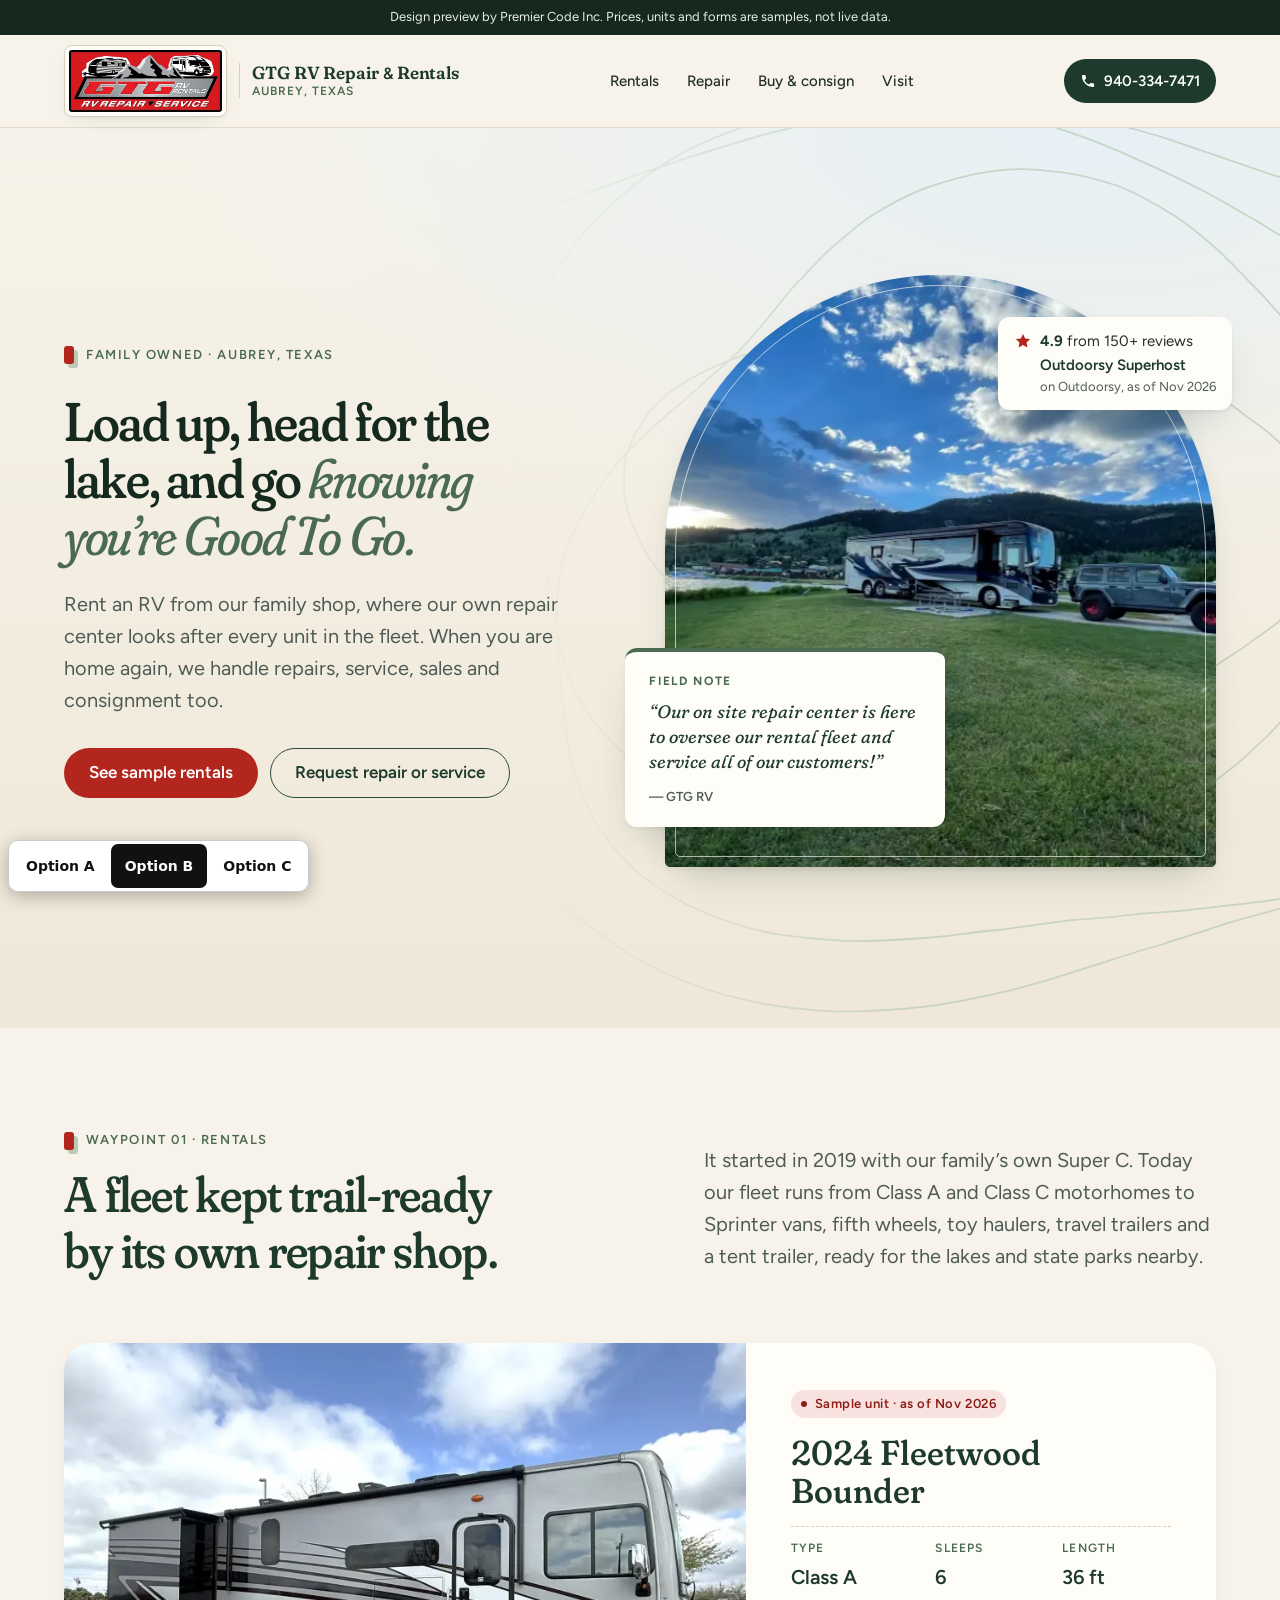
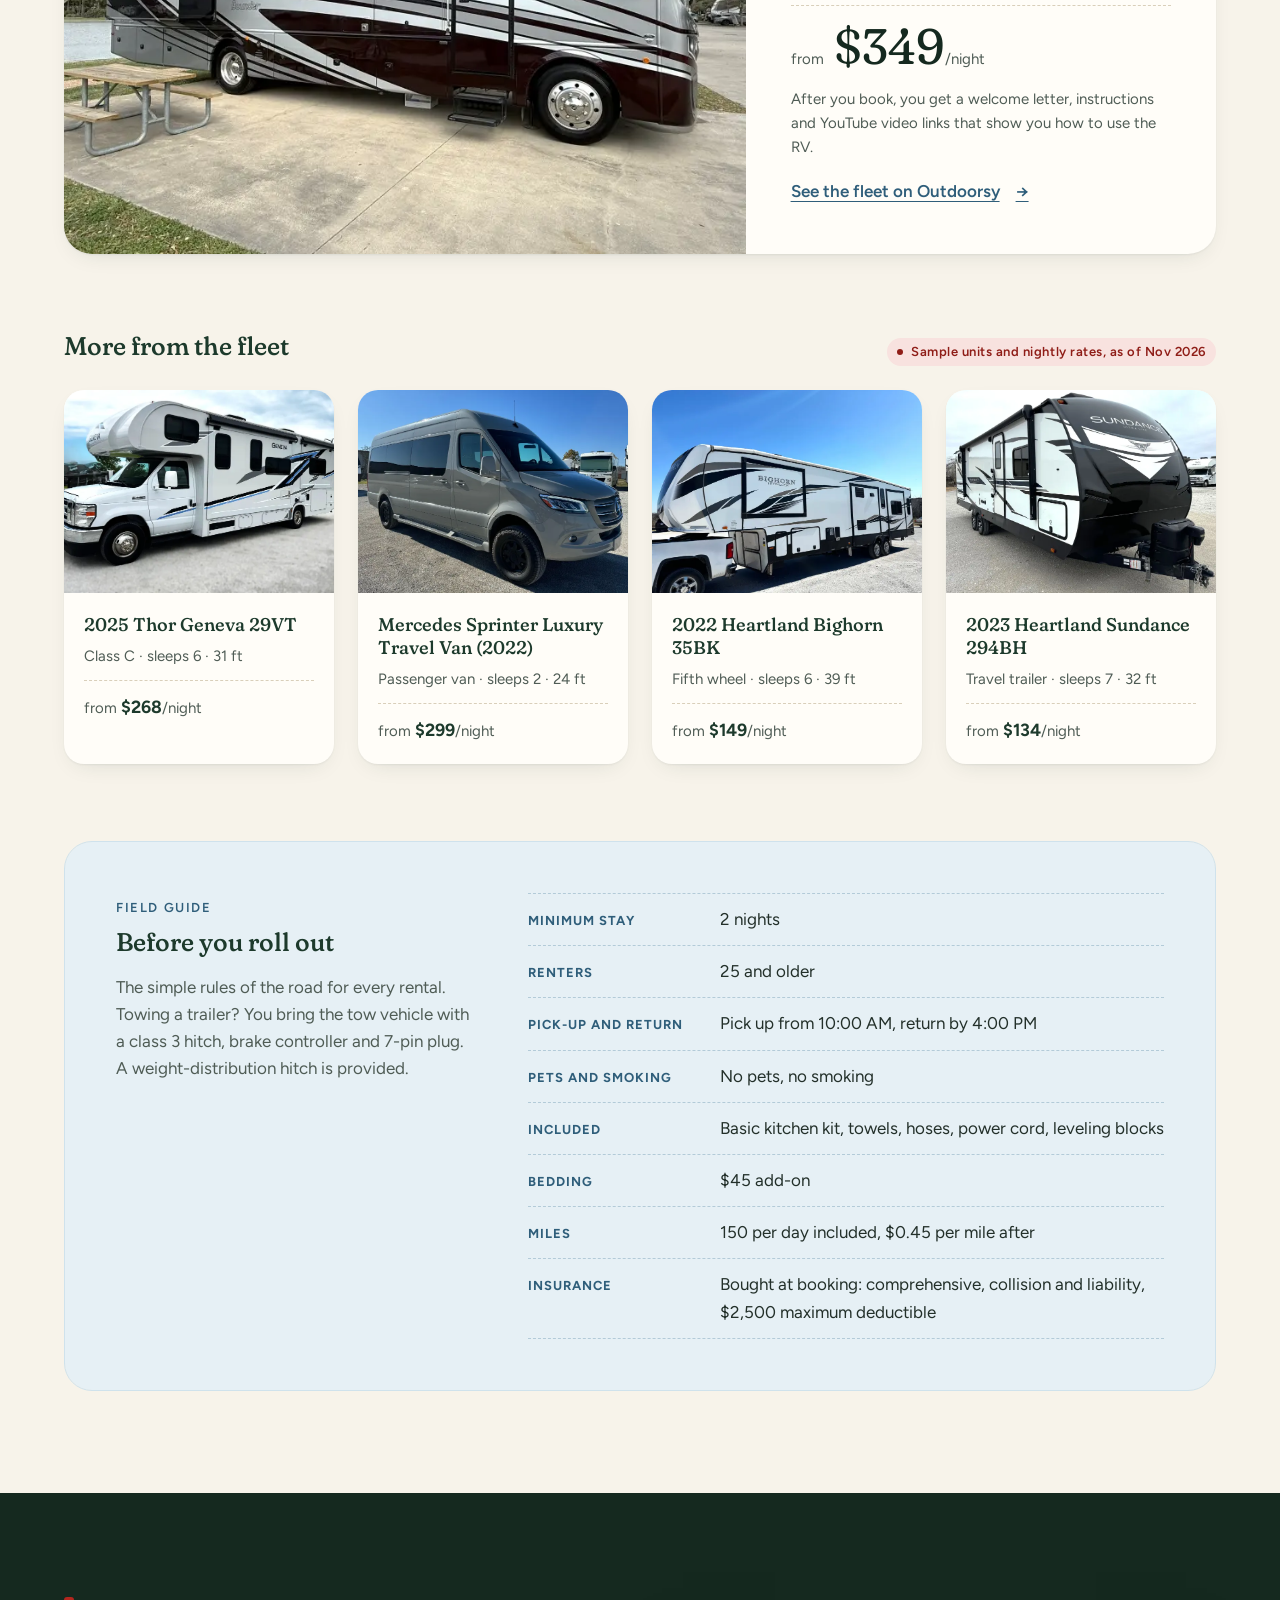
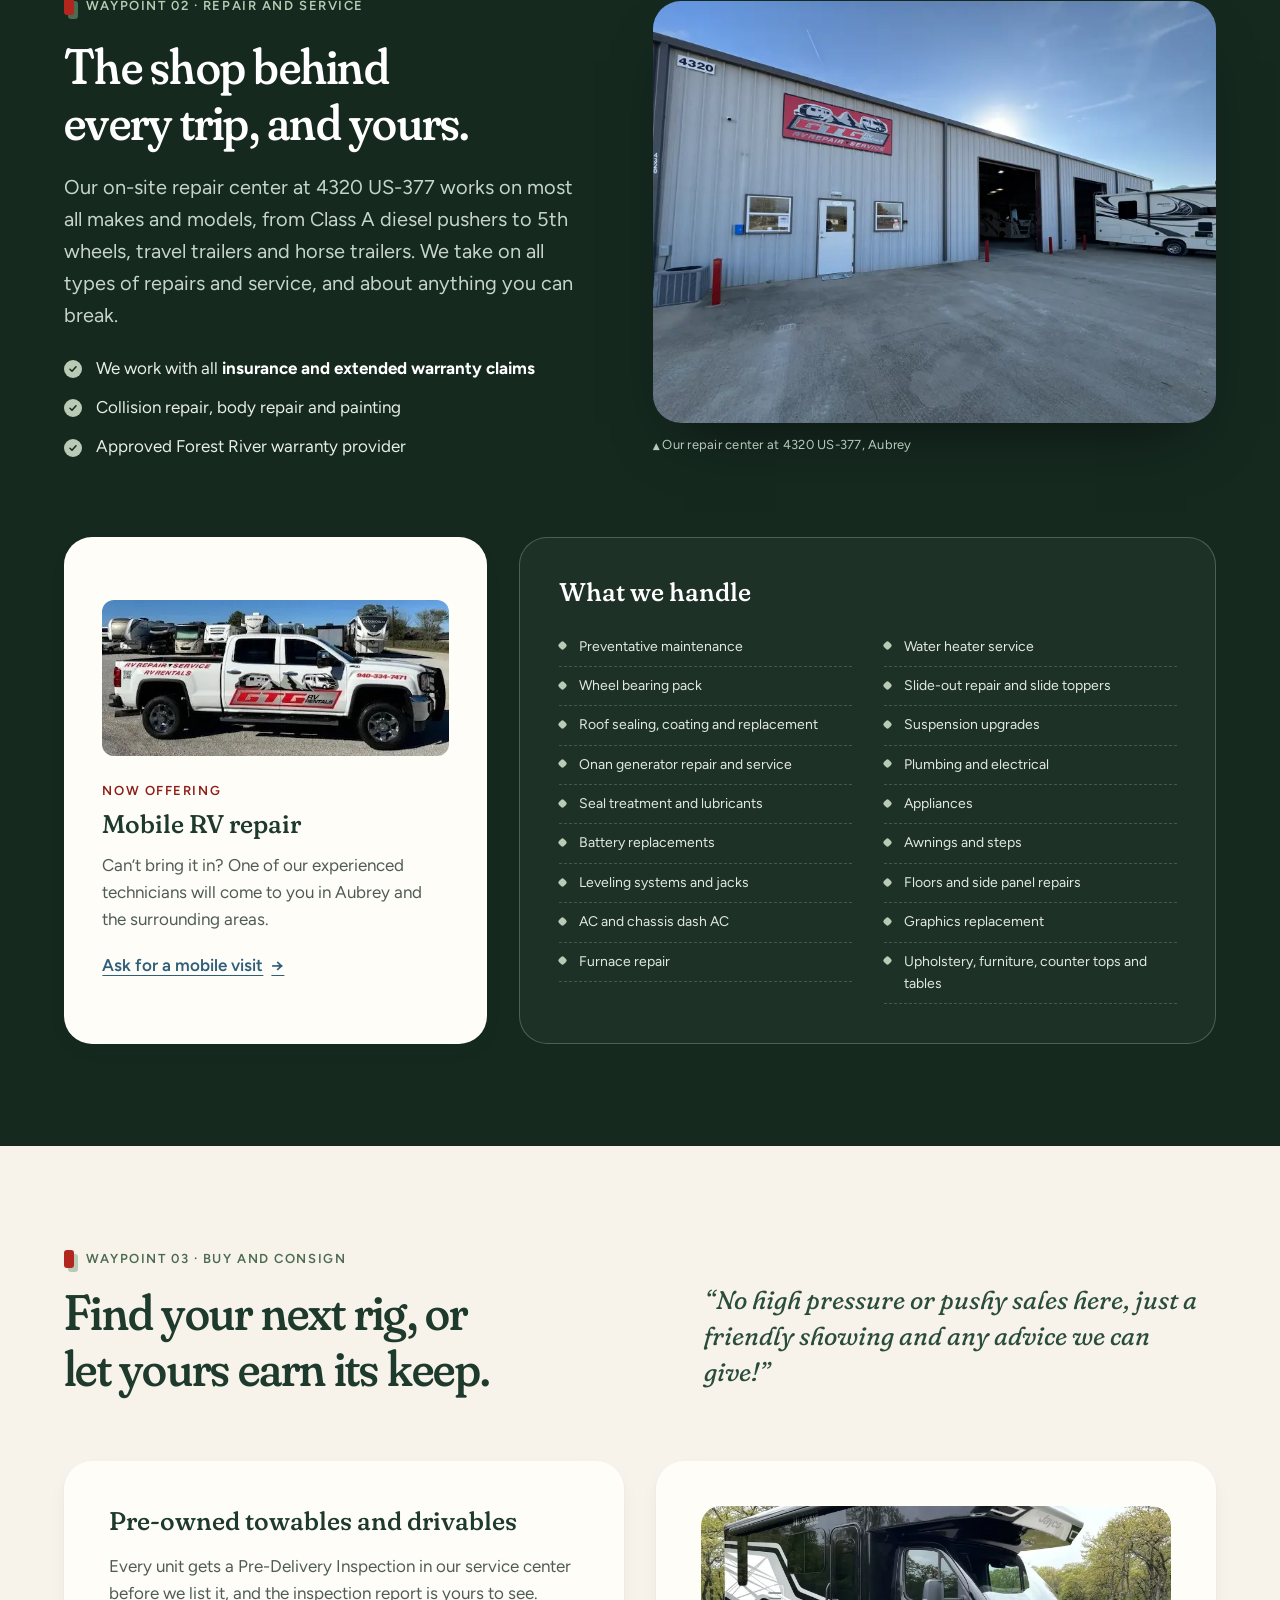
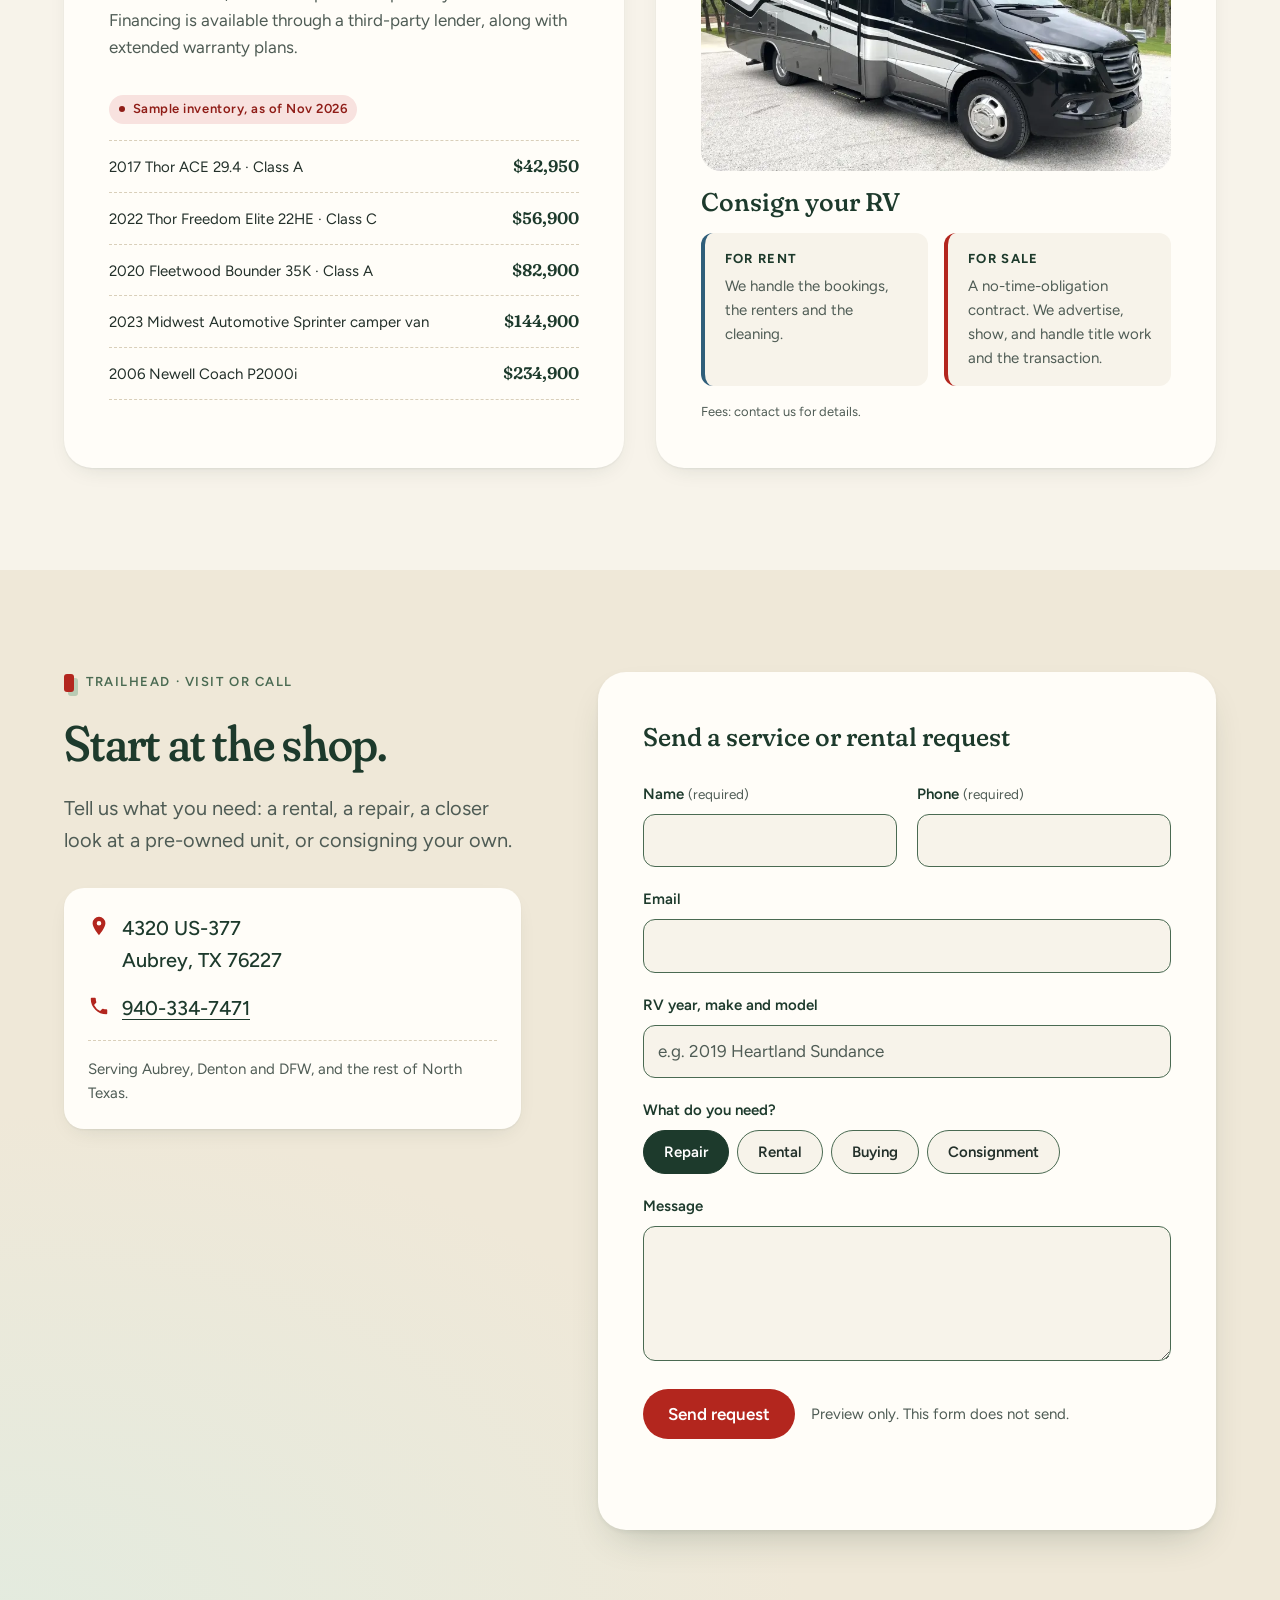
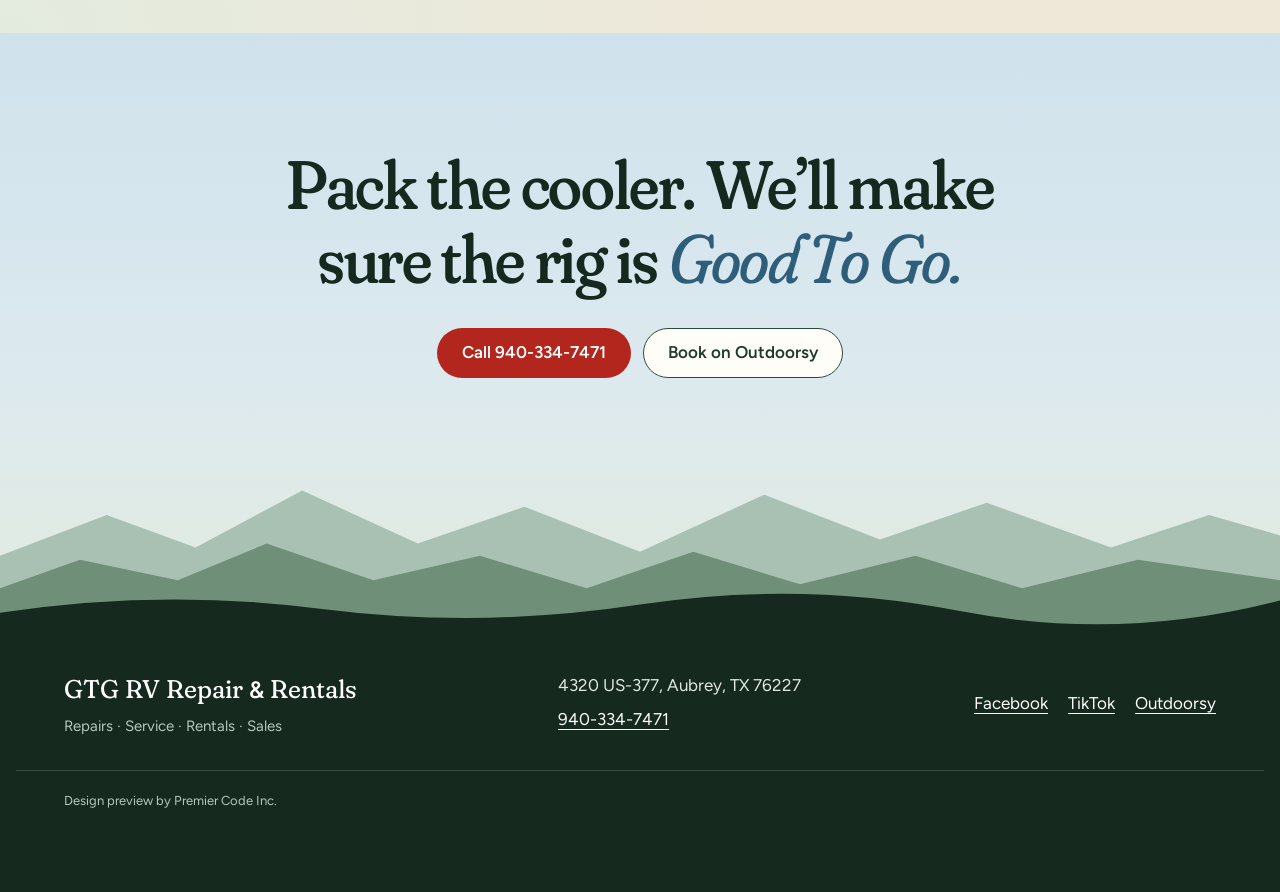
==== commit 63926ab1: "Apply design review round 2 and WCAG 2.2 AA fixes to all three options - Option A: align tag checkbo" ====
--- a/option-b/index.html
+++ b/option-b/index.html
@@ -31,7 +31,7 @@
              sizes="120px" width="1200" height="485"
              alt="GTG RV Rentals and RV Repair Service">
         <span class="wordmark-text" aria-hidden="true">
-          <span class="wordmark-name">GTG RV Repair &amp; Rentals</span>
+          <span class="wordmark-name">GTG RV Repair <span class="amp">&amp;</span> Rentals</span>
           <span class="wordmark-sub">Aubrey, Texas</span>
         </span>
       </a>
@@ -354,11 +354,11 @@
           <form class="request-form" action="#" method="post" novalidate>
             <div class="field-row">
               <div class="field">
-                <label for="f-name">Name</label>
+                <label for="f-name">Name <span class="req">(required)</span></label>
                 <input id="f-name" name="name" type="text" autocomplete="name" required>
               </div>
               <div class="field">
-                <label for="f-phone">Phone</label>
+                <label for="f-phone">Phone <span class="req">(required)</span></label>
                 <input id="f-phone" name="phone" type="tel" autocomplete="tel" required>
               </div>
             </div>
@@ -419,7 +419,7 @@
 <footer class="site-footer">
     <div class="container footer-grid">
       <div class="footer-brand">
-        <p class="footer-name">GTG RV Repair &amp; Rentals</p>
+        <p class="footer-name">GTG RV Repair <span class="amp">&amp;</span> Rentals</p>
         <p class="footer-tag">Repairs &middot; Service &middot; Rentals &middot; Sales</p>
       </div>
       <div class="footer-contact">
--- a/option-b/styles.css
+++ b/option-b/styles.css
@@ -9,7 +9,7 @@
   --pine-900: #15291f;
   --pine-800: #1d3a2c;
   --pine-700: #2a4d3b;
-  --sage-600: #5b7a62;
+  --sage-600: #4a6a52; /* darkened for AA text contrast */
   --sage-300: #b9cbb4;
   --sage-100: #e3ebdf;
   --sky-700: #2f5e7a;
@@ -834,15 +834,15 @@
   font: inherit;
   color: var(--ink);
   background: var(--canvas);
-  border: 1.5px solid #c9bea5;
+  border: 1.5px solid var(--sage-600);
   border-radius: var(--radius-md);
   padding: 0.75rem 0.9rem;
   min-height: 48px;
   transition: border-color 200ms ease, box-shadow 200ms ease, background-color 200ms ease;
 }
 .field textarea { resize: vertical; min-height: 120px; }
-.field input::placeholder, .field textarea::placeholder { color: #7a8580; }
-.field input:hover, .field textarea:hover { border-color: var(--sage-600); }
+.field input::placeholder, .field textarea::placeholder { color: var(--ink-soft); }
+.field input:hover, .field textarea:hover { border-color: var(--pine-900); }
 .field input:focus-visible, .field textarea:focus-visible {
   outline: none;
   border-color: var(--sky-700);
@@ -866,14 +866,14 @@
   min-height: 44px;
   padding: 0 var(--s5);
   border-radius: 999px;
-  border: 1.5px solid #c9bea5;
+  border: 1.5px solid var(--sage-600);
   background: var(--canvas);
   font-size: var(--text-sm);
   font-weight: 600;
   color: var(--ink);
   transition: background-color 200ms ease, border-color 200ms ease, color 200ms ease;
 }
-.chip:hover span { border-color: var(--sage-600); }
+.chip:hover span { border-color: var(--pine-900); }
 .chip input:checked + span { background: var(--pine-800); border-color: var(--pine-800); color: #fff; }
 .chip input:focus-visible + span { outline: 3px solid var(--sky-700); outline-offset: 3px; }
 .hp {
@@ -986,7 +986,7 @@
   .js .reveal.reveal-delay { transition-delay: 150ms; }
   .js .reveal.is-visible { opacity: 1; transform: none; }
 
-  .arch-img { animation: drift 24s ease-in-out infinite alternate; transform-origin: 56% 55%; }
+  .arch-img { animation: drift 24s ease-in-out 1 both; transform-origin: 56% 55%; }
   @keyframes drift {
     from { transform: scale(1.06) translate3d(-1%, 0, 0); }
     to   { transform: scale(1.06) translate3d(1%, -0.5%, 0); }
@@ -1129,3 +1129,39 @@
 }
 .repair .mobile-card .eyebrow { color: var(--brick-700); }
 @media (max-width: 479px) { .services { padding: var(--s5) var(--s4); } }
+
+/* ===================== Review round 2 ===================== */
+.amp { font-family: var(--font-body); font-weight: 600; font-style: normal; font-size: 0.92em; }
+
+/* Logo: larger, seated in a quiet paper frame */
+.wordmark-logo {
+  width: auto;
+  height: 46px;
+  padding: 3px;
+  background: var(--paper);
+  border: 1px solid var(--line);
+  border-radius: 8px;
+  box-shadow: var(--shadow-soft);
+  box-sizing: content-box;
+}
+@media (min-width: 640px) { .wordmark-logo { width: auto; height: 52px; } }
+@media (min-width: 860px) {
+  .wordmark-logo { height: 62px; padding: 4px; }
+  .header-inner { min-height: 92px; }
+}
+
+/* Check circles on the pine band: sage fill, pine check */
+.repair .checks li::before {
+  background: var(--sage-300) url("data:image/svg+xml,%3Csvg xmlns='http://www.w3.org/2000/svg' viewBox='0 0 24 24'%3E%3Cpath d='M6 12.5l4 4 8-9' fill='none' stroke='%2315291f' stroke-width='3' stroke-linecap='round' stroke-linejoin='round'/%3E%3C/svg%3E") center / 12px no-repeat;
+}
+@media (min-width: 860px) { .wordmark-logo { height: 3.875rem; } .header-inner { min-height: 5.75rem; } }
+
+/* Accessibility fixes (WCAG 2.2 AA audit) */
+html { scroll-padding-top: 8rem; }                                  /* 2.4.11 sticky header */
+.repair .mobile-card :focus-visible { outline-color: var(--sky-700); } /* 2.4.7 focus on light card */
+.req { font-weight: 400; font-size: .9em; color: var(--ink-soft); }   /* 3.3.2 required marker */
+@media (max-width: 400px) { .site-nav ul { flex-wrap: wrap; row-gap: .25rem; } } /* 1.4.10 */
+@media (forced-colors: active) {
+  .chip input:checked + span { outline: 2px solid Highlight; outline-offset: 2px; }
+  .field input:focus-visible, .field textarea:focus-visible, .chip input:focus-visible + span { outline: 2px solid Highlight; outline-offset: 2px; }
+}
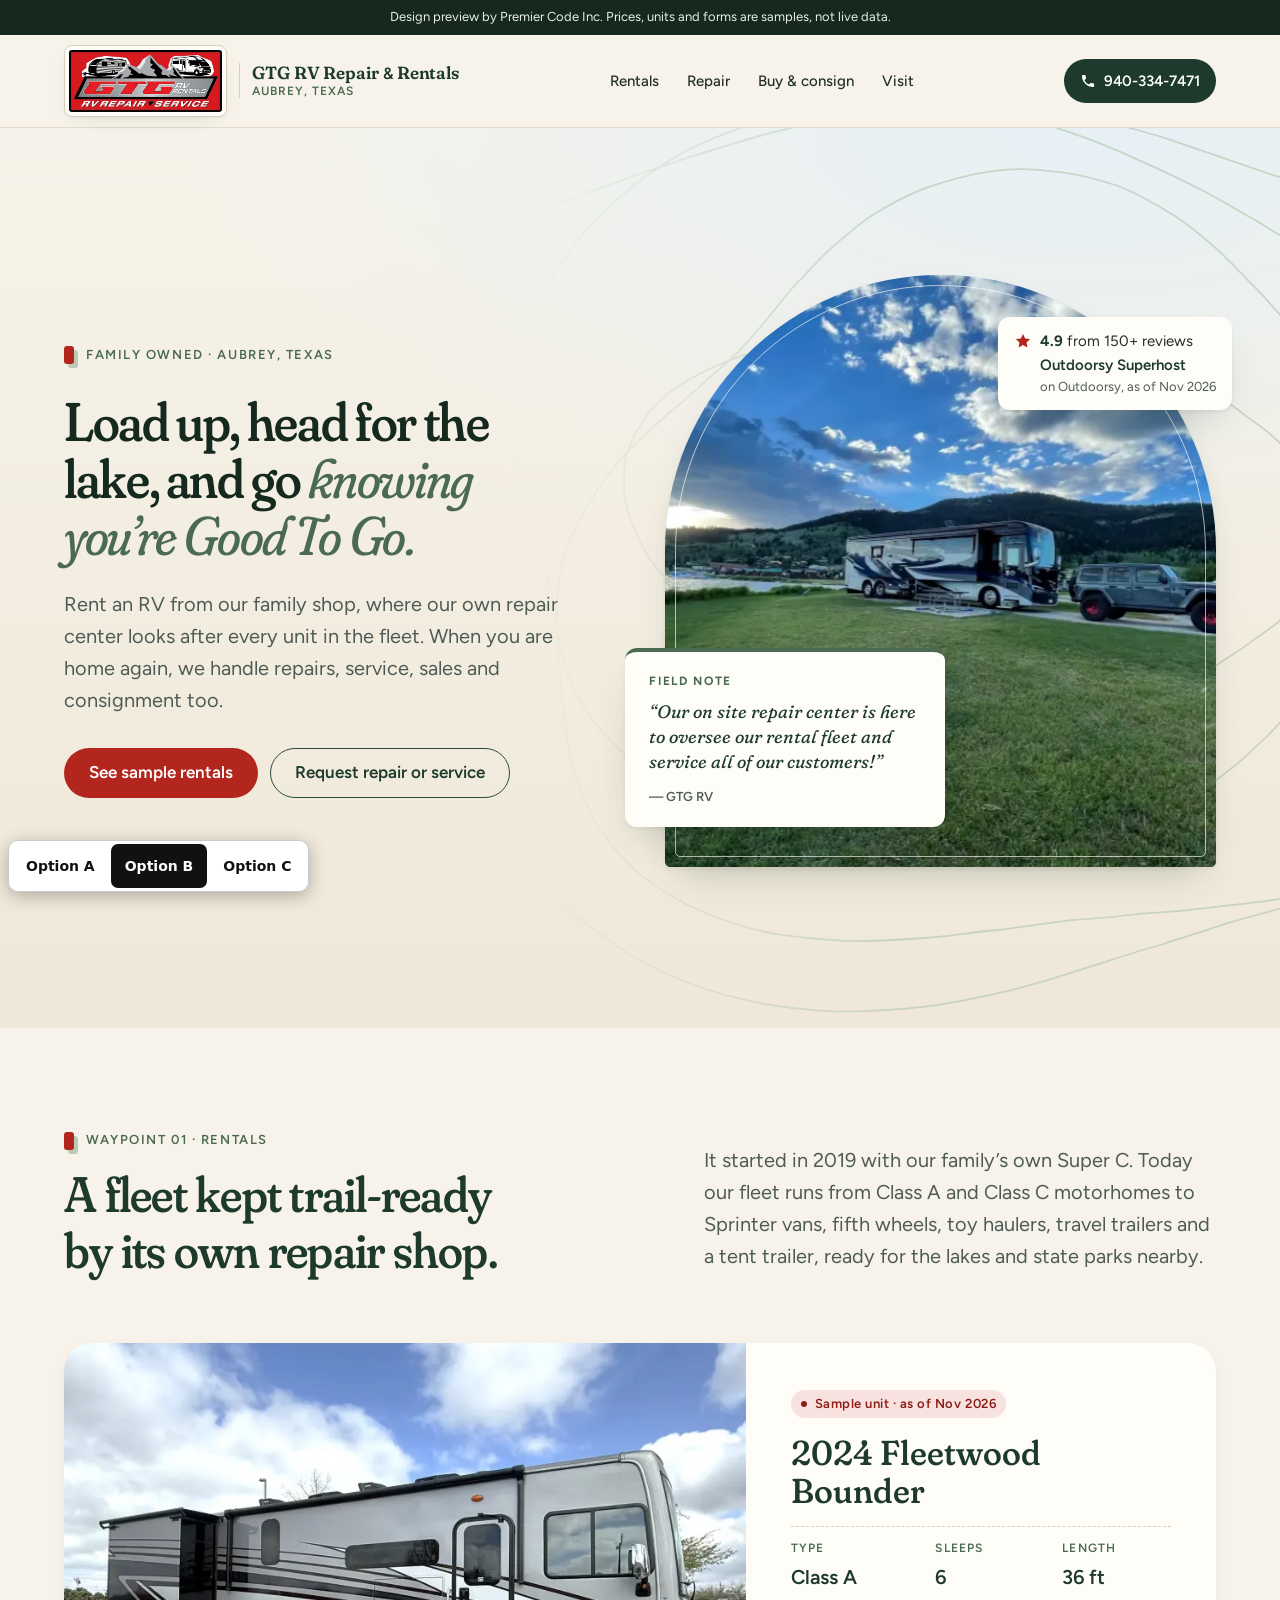
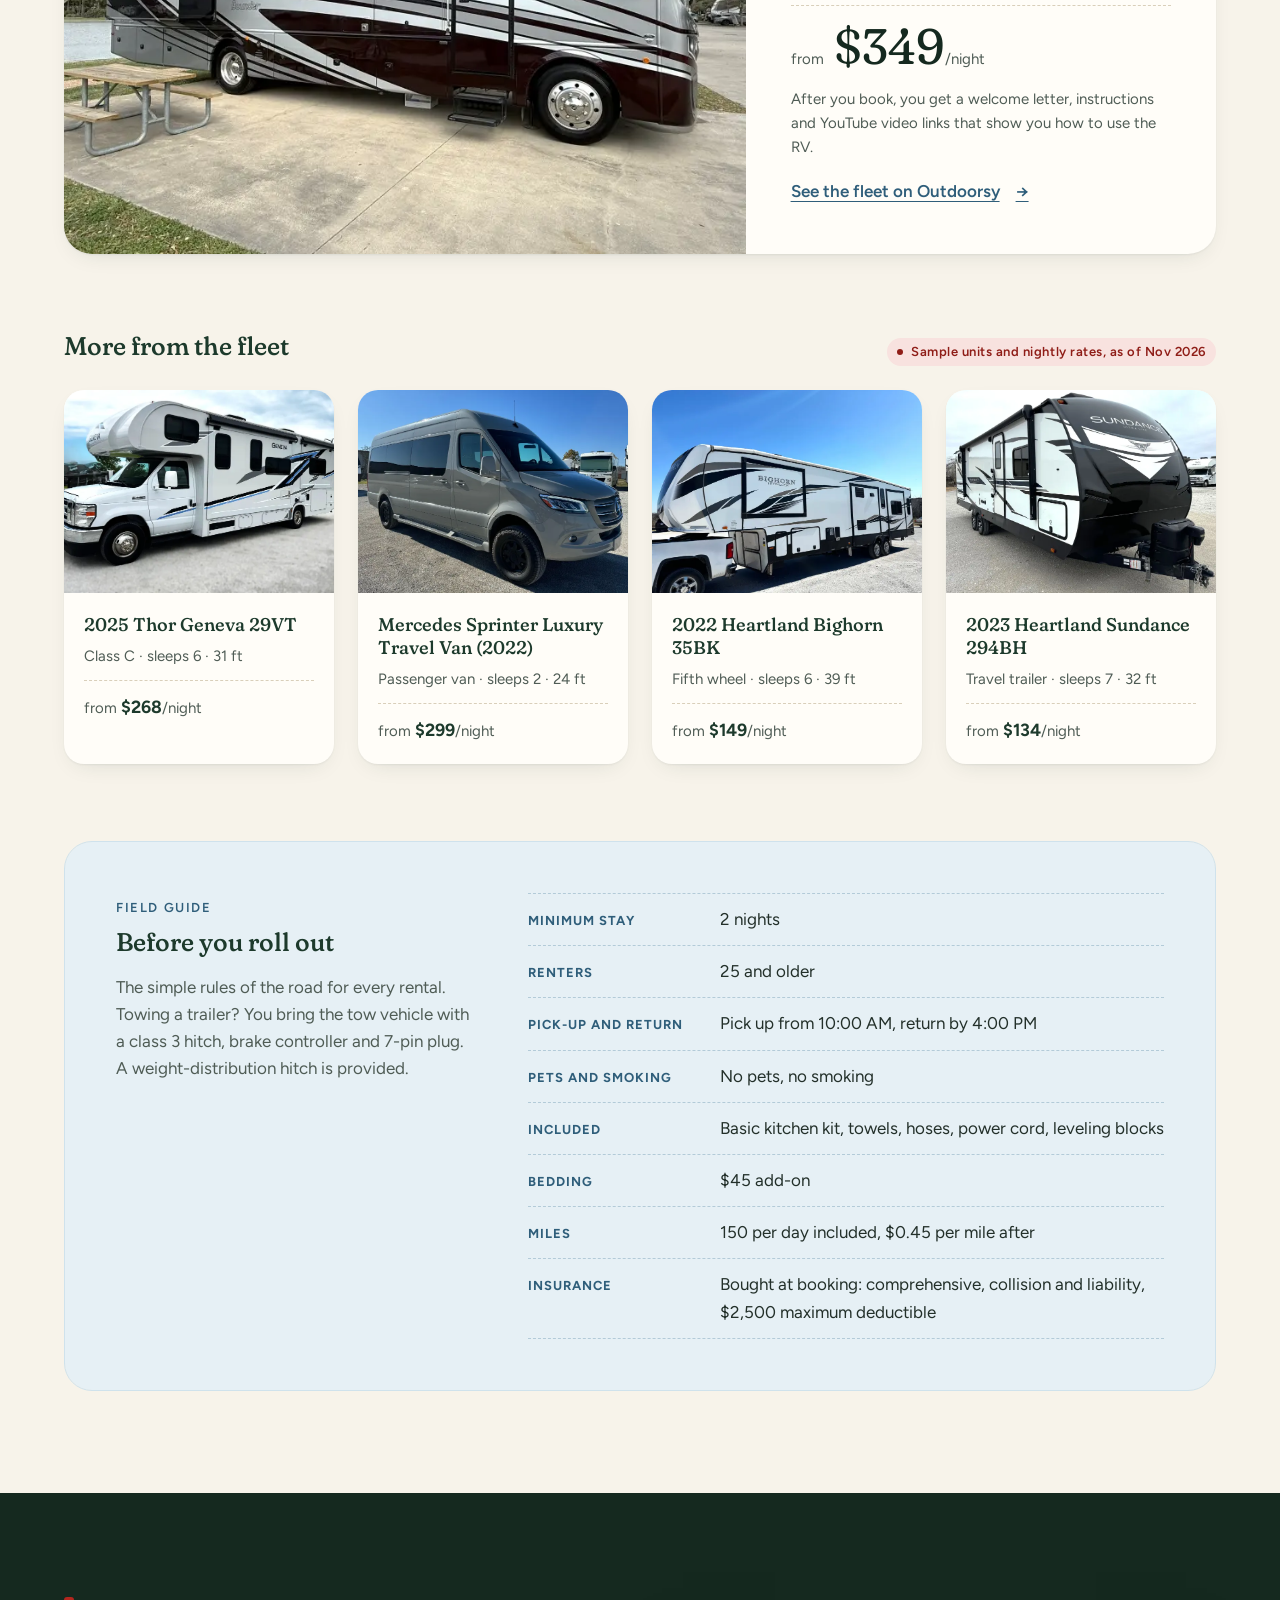
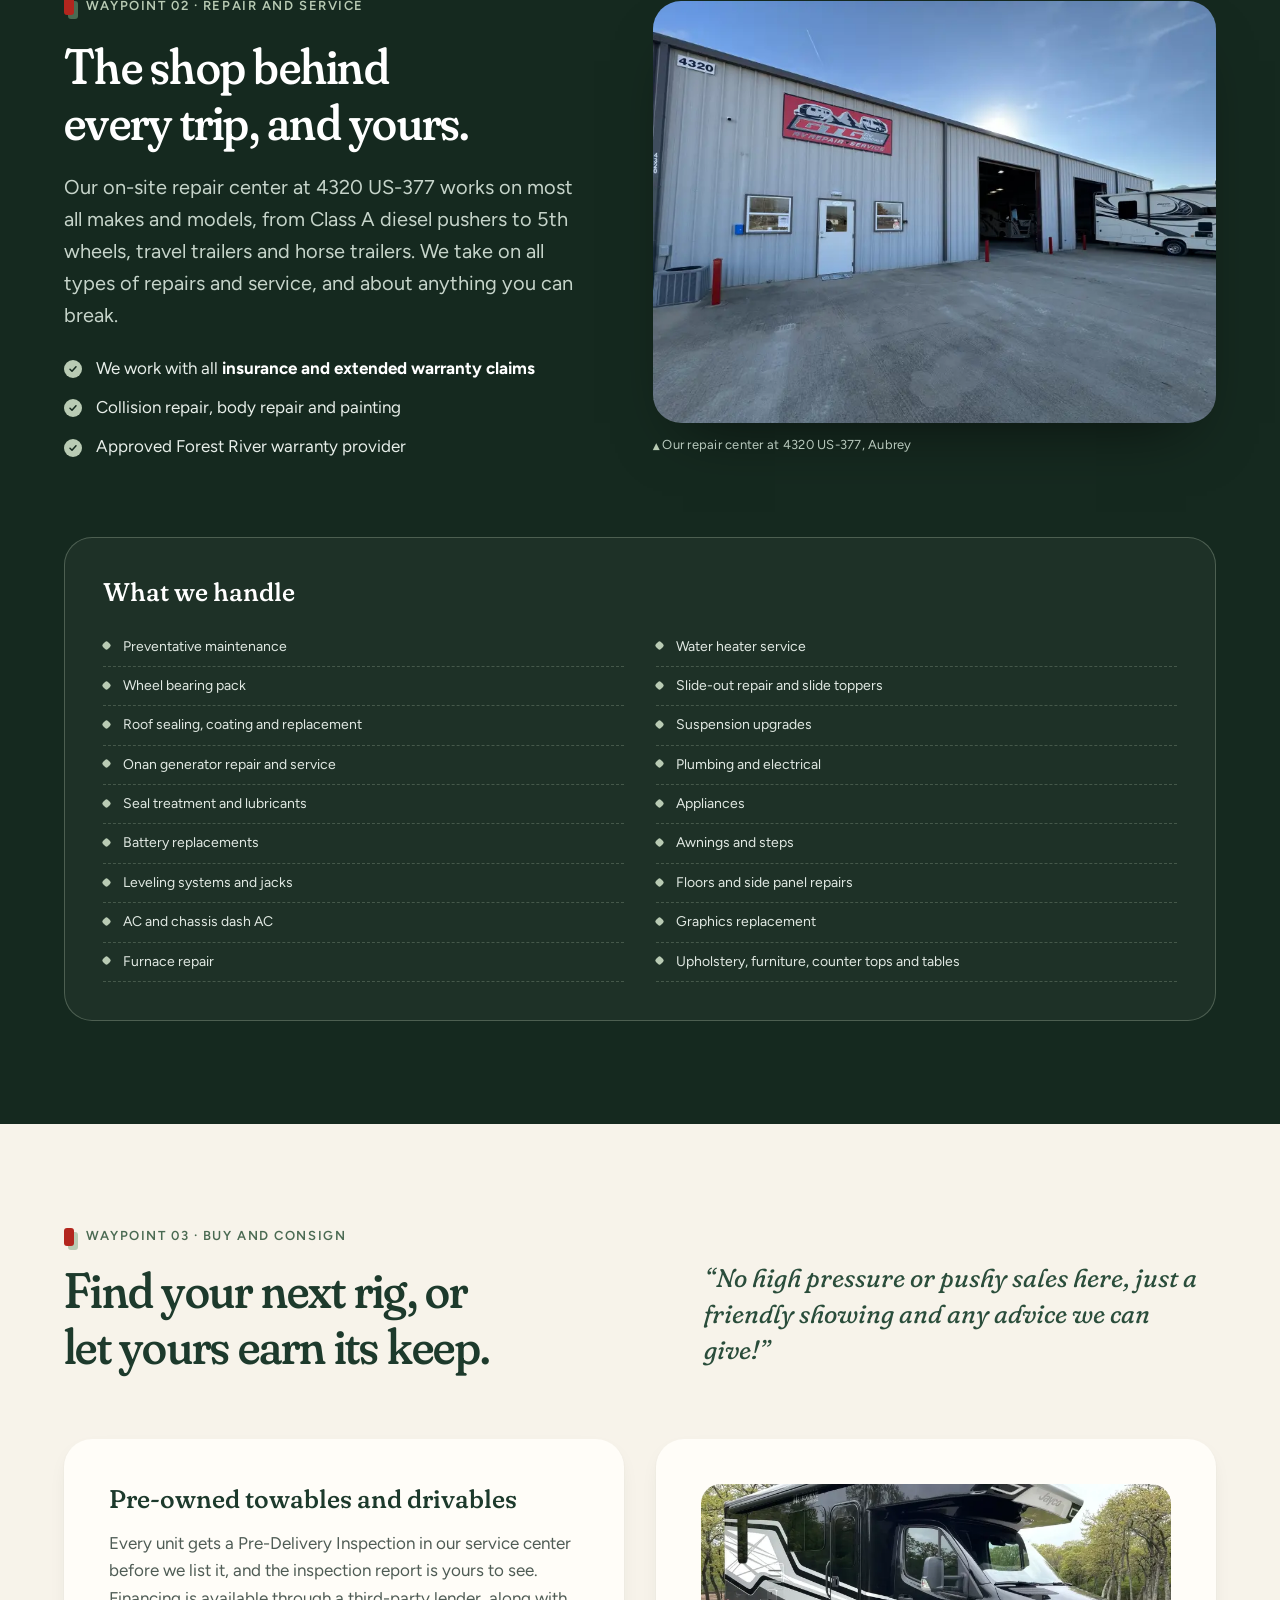
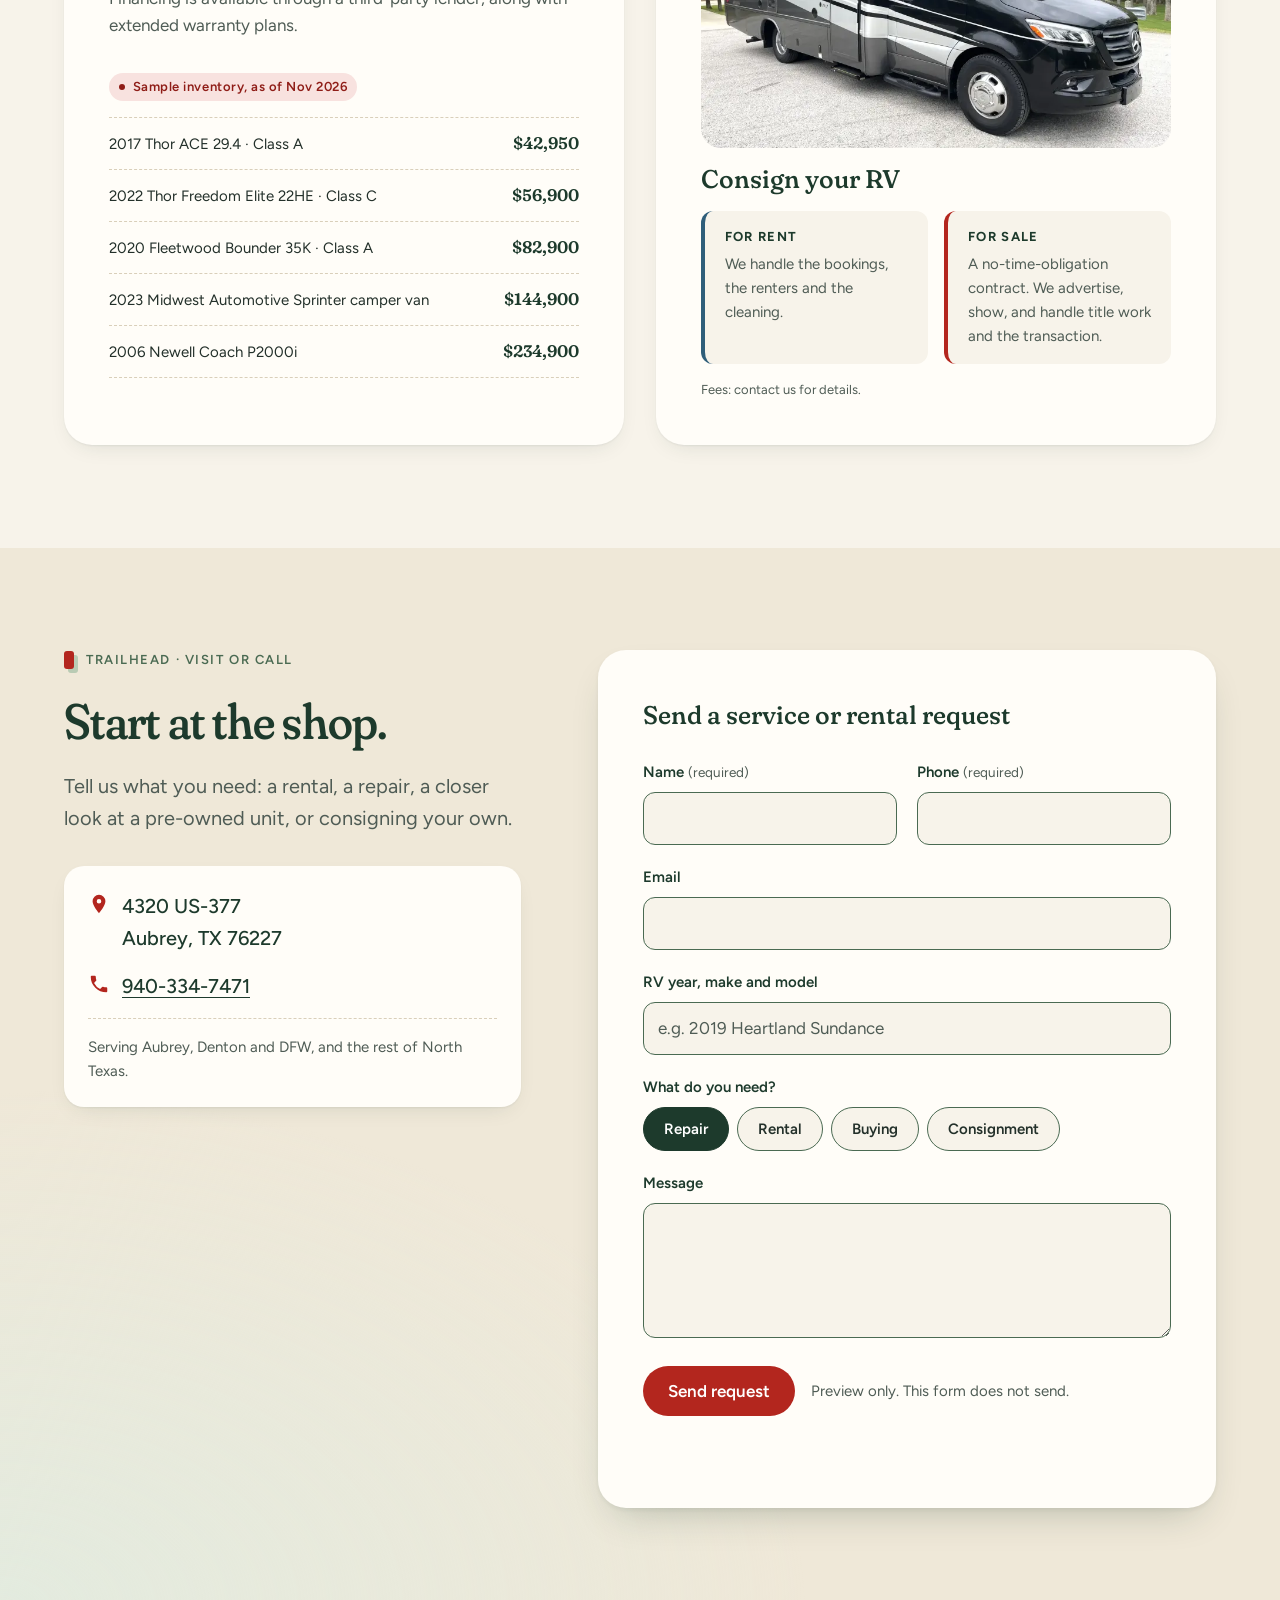
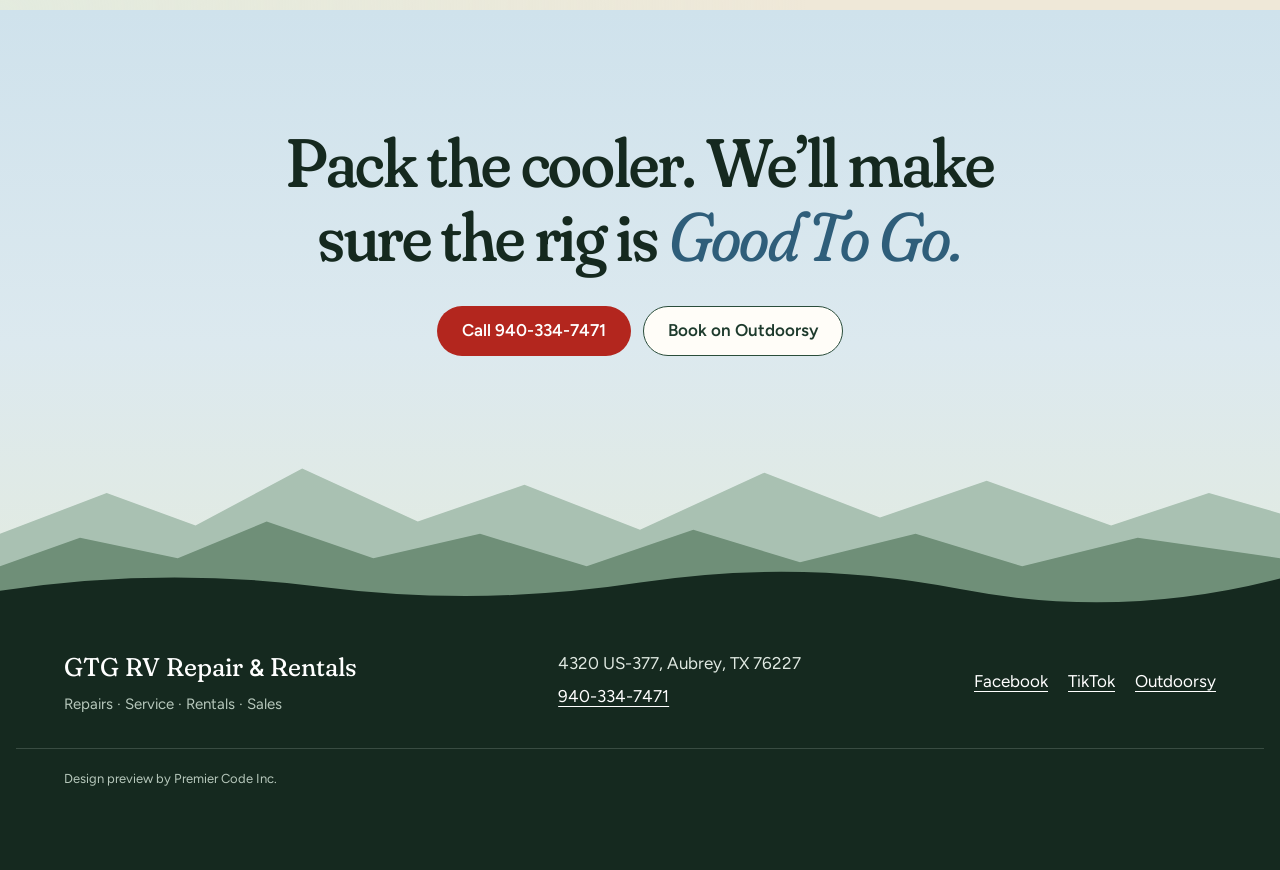
==== commit b1f6f811: "Remove mobile RV repair from all three homepage options - Option A: drop the mobile repair card and " ====
--- a/option-b/index.html
+++ b/option-b/index.html
@@ -6,7 +6,7 @@
   <meta name="viewport" content="width=device-width, initial-scale=1">
   <meta name="robots" content="noindex, nofollow">
   <title>GTG RV Repair &amp; Rentals | RV Rentals, Repair and Sales in Aubrey, Texas</title>
-  <meta name="description" content="Family-owned RV rentals, on-site and mobile RV repair, pre-owned sales and consignment at 4320 US-377 in Aubrey, Texas. Call 940-334-7471.">
+  <meta name="description" content="Family-owned RV rentals, on-site RV repair, pre-owned sales and consignment at 4320 US-377 in Aubrey, Texas. Call 940-334-7471.">
   <link rel="preconnect" href="https://fonts.googleapis.com">
   <link rel="preconnect" href="https://fonts.gstatic.com" crossorigin>
   <link rel="stylesheet" href="https://fonts.googleapis.com/css2?family=Figtree:wght@400;500;600;700&family=Fraunces:ital,opsz,wght,SOFT@0,9..144,400..650,0..100;1,9..144,400..650,0..100&display=swap">
@@ -240,18 +240,6 @@
         </div>
 
         <div class="repair-lower">
-          <div class="mobile-card reveal">
-            <img src="../assets/img/mobile-repair-truck-515.webp"
-                 width="515" height="232" loading="lazy"
-                 alt="GTG RV mobile repair truck with company logo and phone number">
-            <div>
-              <p class="eyebrow eyebrow-small">Now offering</p>
-              <h3 class="subhead">Mobile RV repair</h3>
-              <p>Can&rsquo;t bring it in? One of our experienced technicians will come to you in Aubrey and the surrounding areas.</p>
-              <a class="text-link" href="#contact">Ask for a mobile visit <span aria-hidden="true">&rarr;</span></a>
-            </div>
-          </div>
-
           <div class="services reveal">
             <h3 class="subhead">What we handle</h3>
             <ul class="service-index" role="list">
--- a/option-b/styles.css
+++ b/option-b/styles.css
@@ -717,7 +717,7 @@
 }
 @media (min-width: 560px) { .service-index { columns: 2; } }
 @media (min-width: 1080px) {
-  .repair-lower { grid-template-columns: minmax(0, 0.85fr) minmax(0, 1.4fr); align-items: stretch; }
+  .repair-lower { grid-template-columns: minmax(0, 1fr); }
 }
 
 /* ---------- Buy & consign ---------- */
@@ -986,7 +986,7 @@
   .js .reveal.reveal-delay { transition-delay: 150ms; }
   .js .reveal.is-visible { opacity: 1; transform: none; }
 
-  .arch-img { animation: drift 24s ease-in-out 1 both; transform-origin: 56% 55%; }
+  .arch-img { animation: drift 5s ease-in-out 1 both; transform-origin: 56% 55%; }
   @keyframes drift {
     from { transform: scale(1.06) translate3d(-1%, 0, 0); }
     to   { transform: scale(1.06) translate3d(1%, -0.5%, 0); }
@@ -1157,7 +1157,8 @@
 @media (min-width: 860px) { .wordmark-logo { height: 3.875rem; } .header-inner { min-height: 5.75rem; } }
 
 /* Accessibility fixes (WCAG 2.2 AA audit) */
-html { scroll-padding-top: 8rem; }                                  /* 2.4.11 sticky header */
+html { scroll-padding-top: 8rem; }
+@media (max-width: 400px) { html { scroll-padding-top: 10.5rem; } }                                  /* 2.4.11 sticky header */
 .repair .mobile-card :focus-visible { outline-color: var(--sky-700); } /* 2.4.7 focus on light card */
 .req { font-weight: 400; font-size: .9em; color: var(--ink-soft); }   /* 3.3.2 required marker */
 @media (max-width: 400px) { .site-nav ul { flex-wrap: wrap; row-gap: .25rem; } } /* 1.4.10 */
